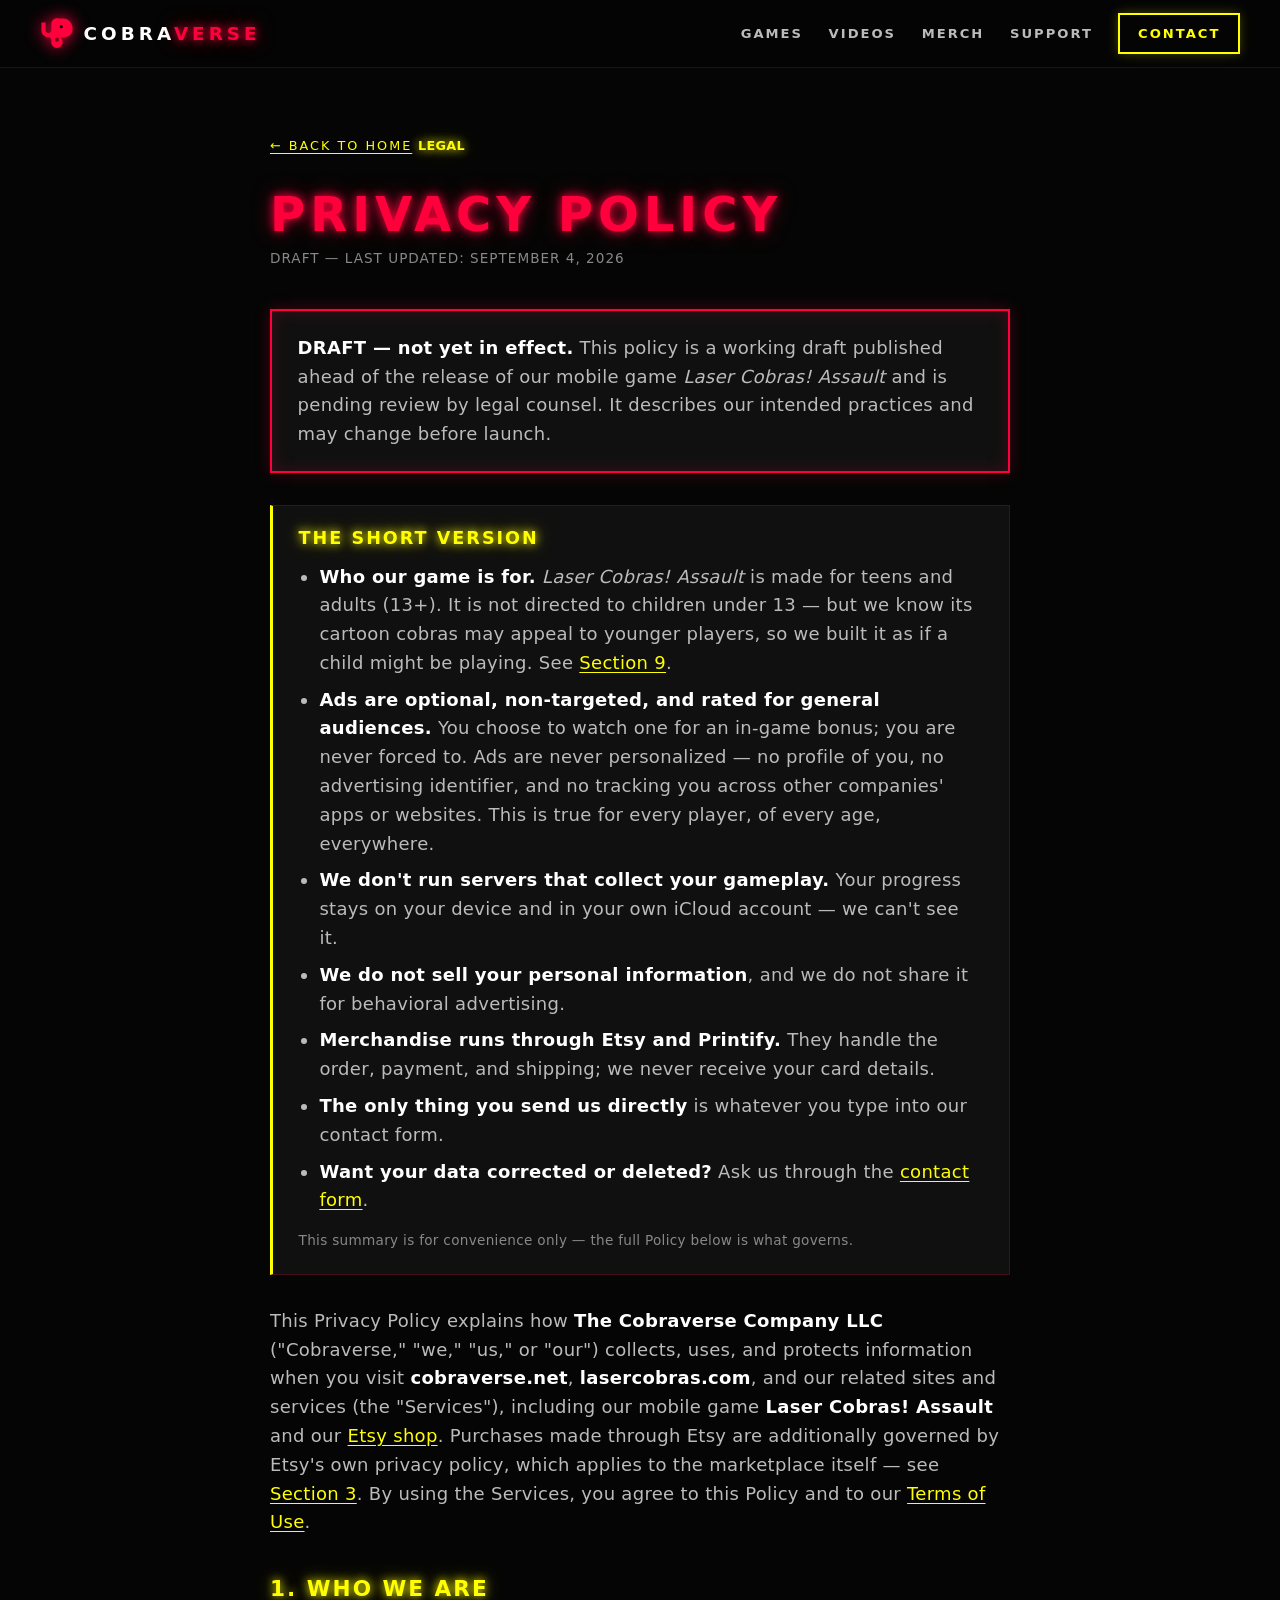
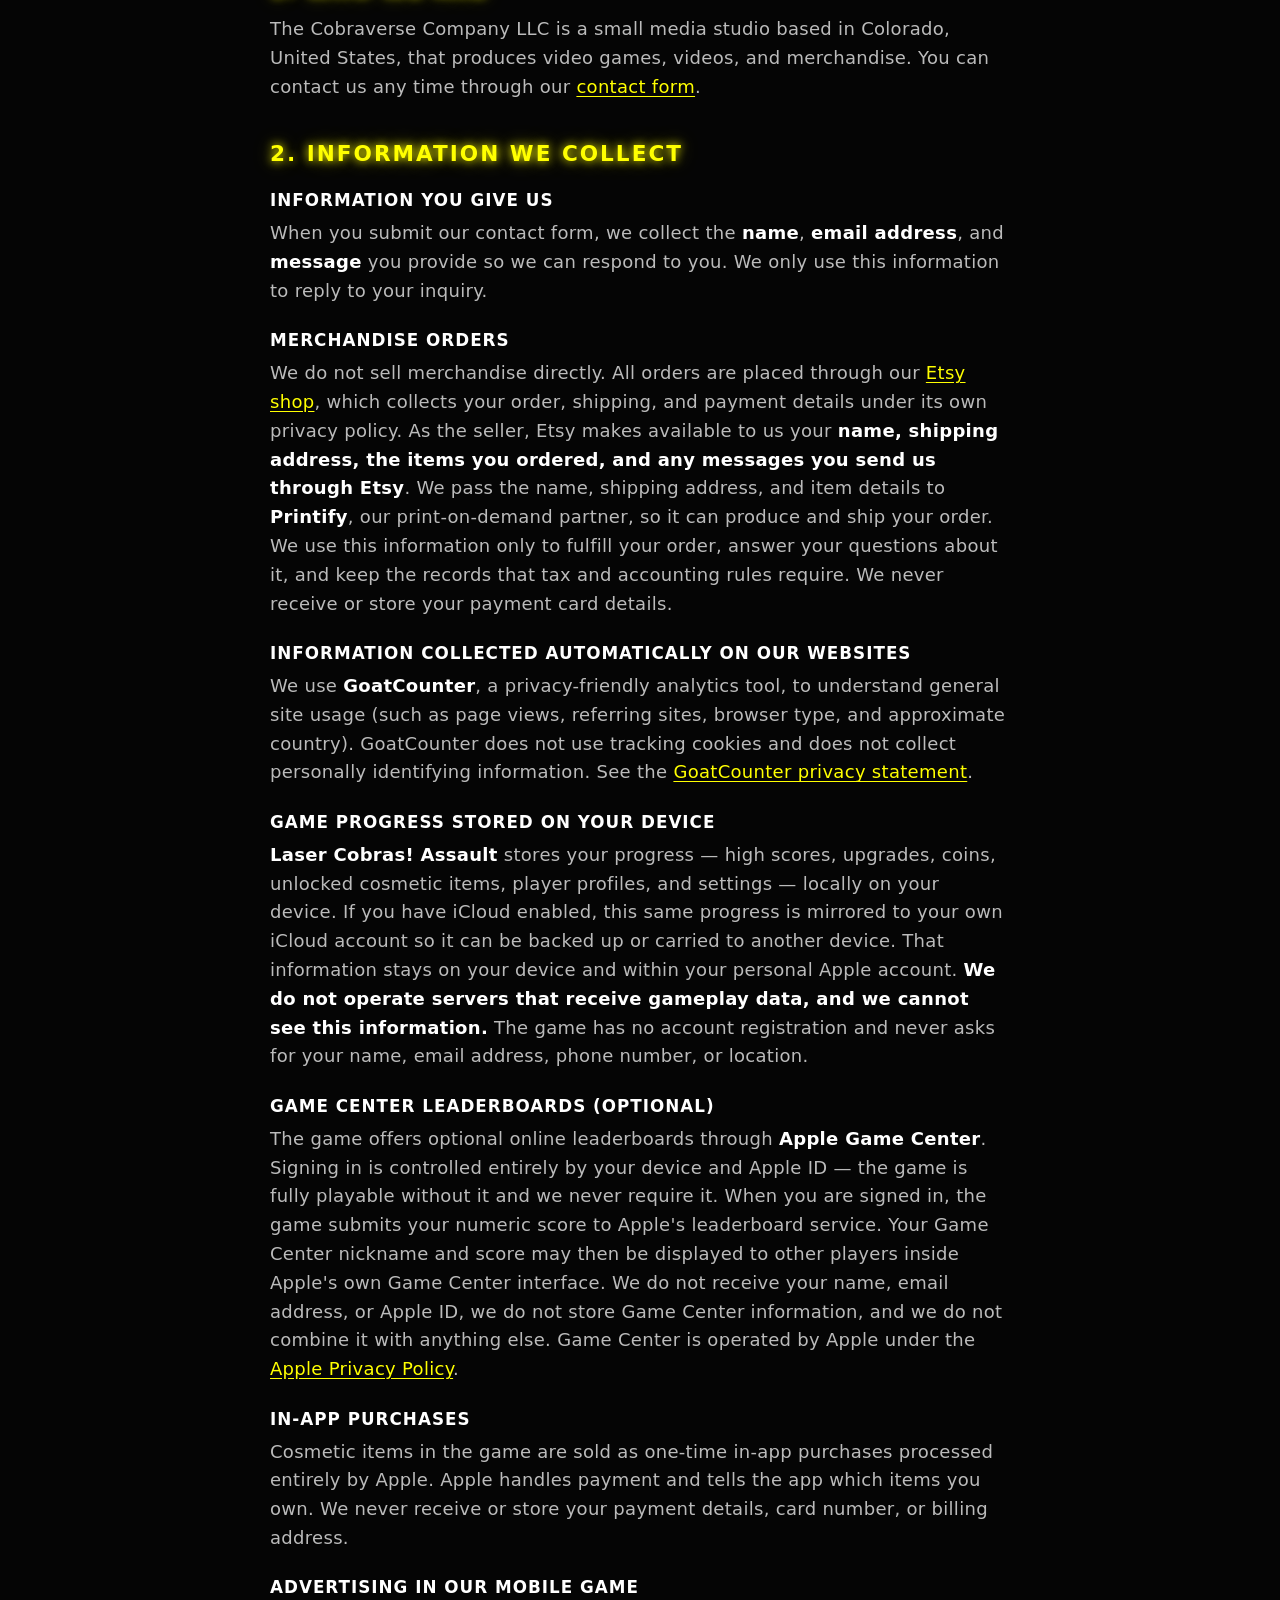
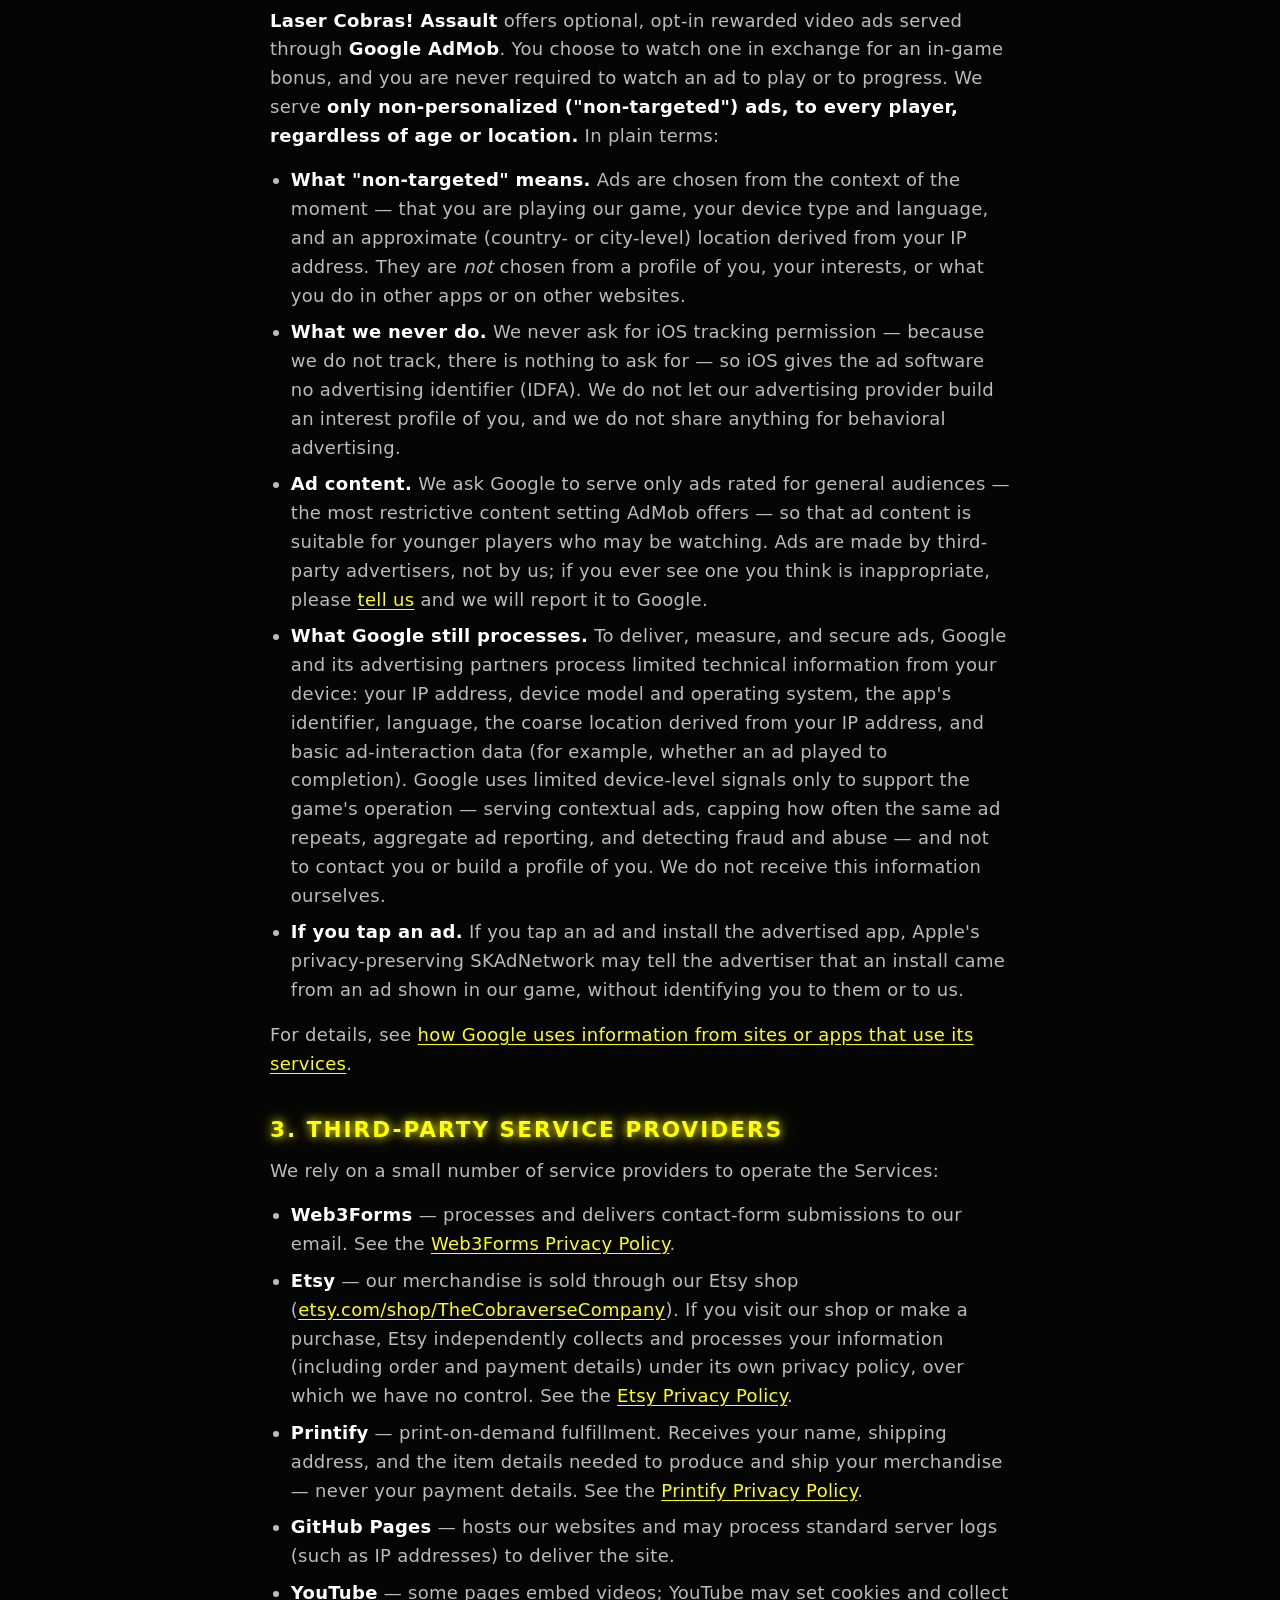
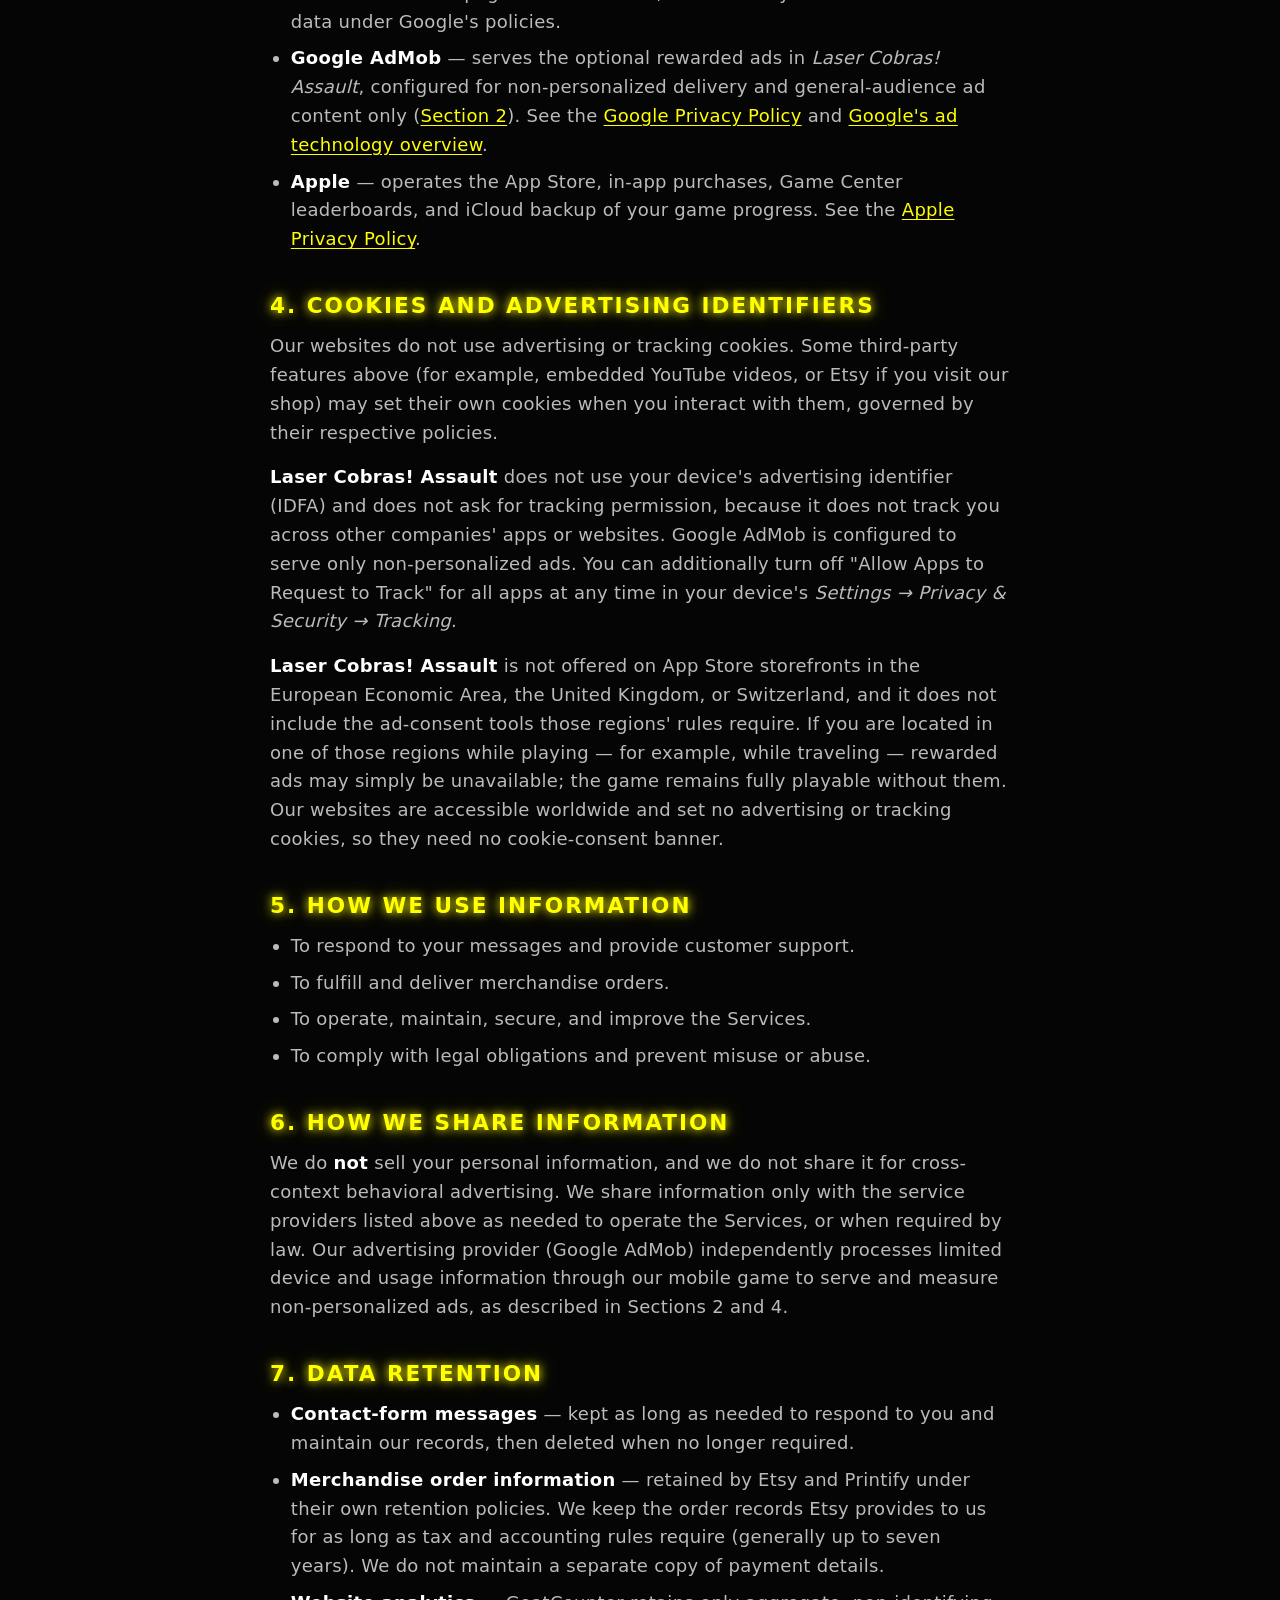
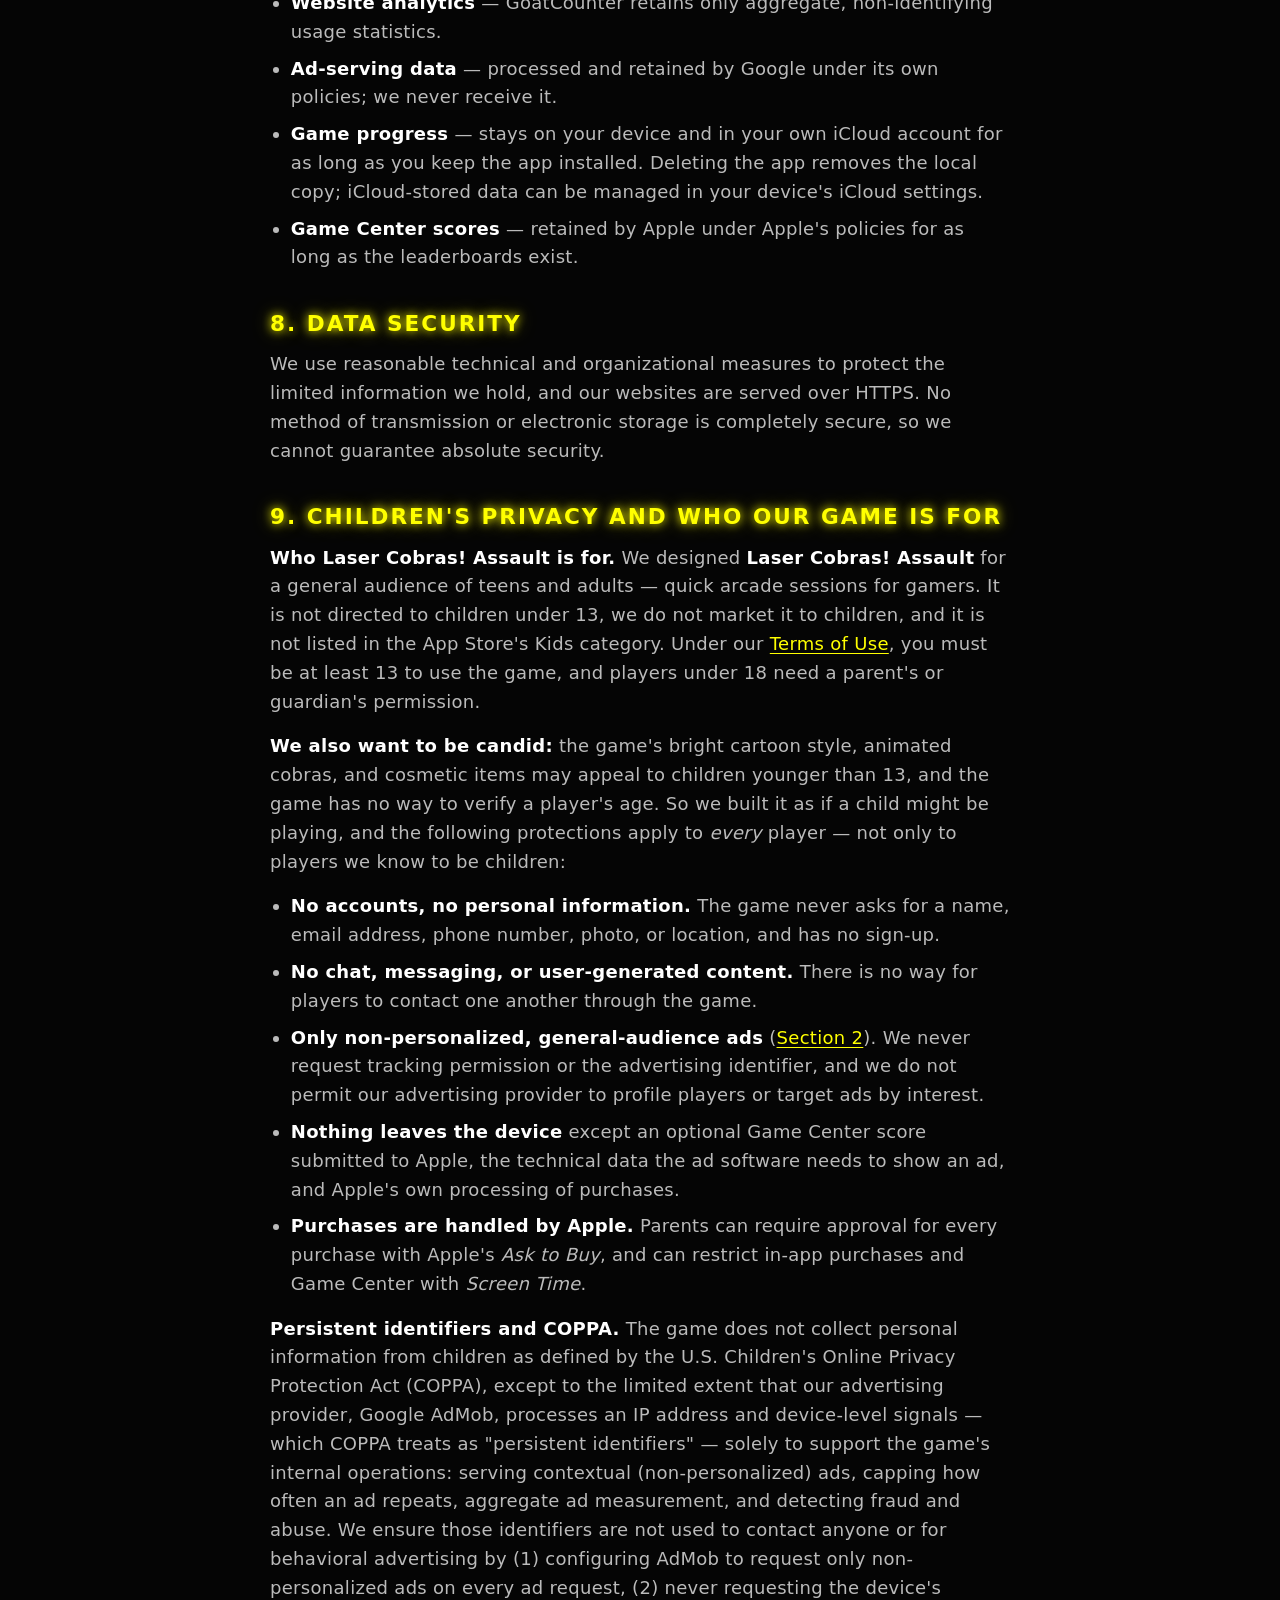
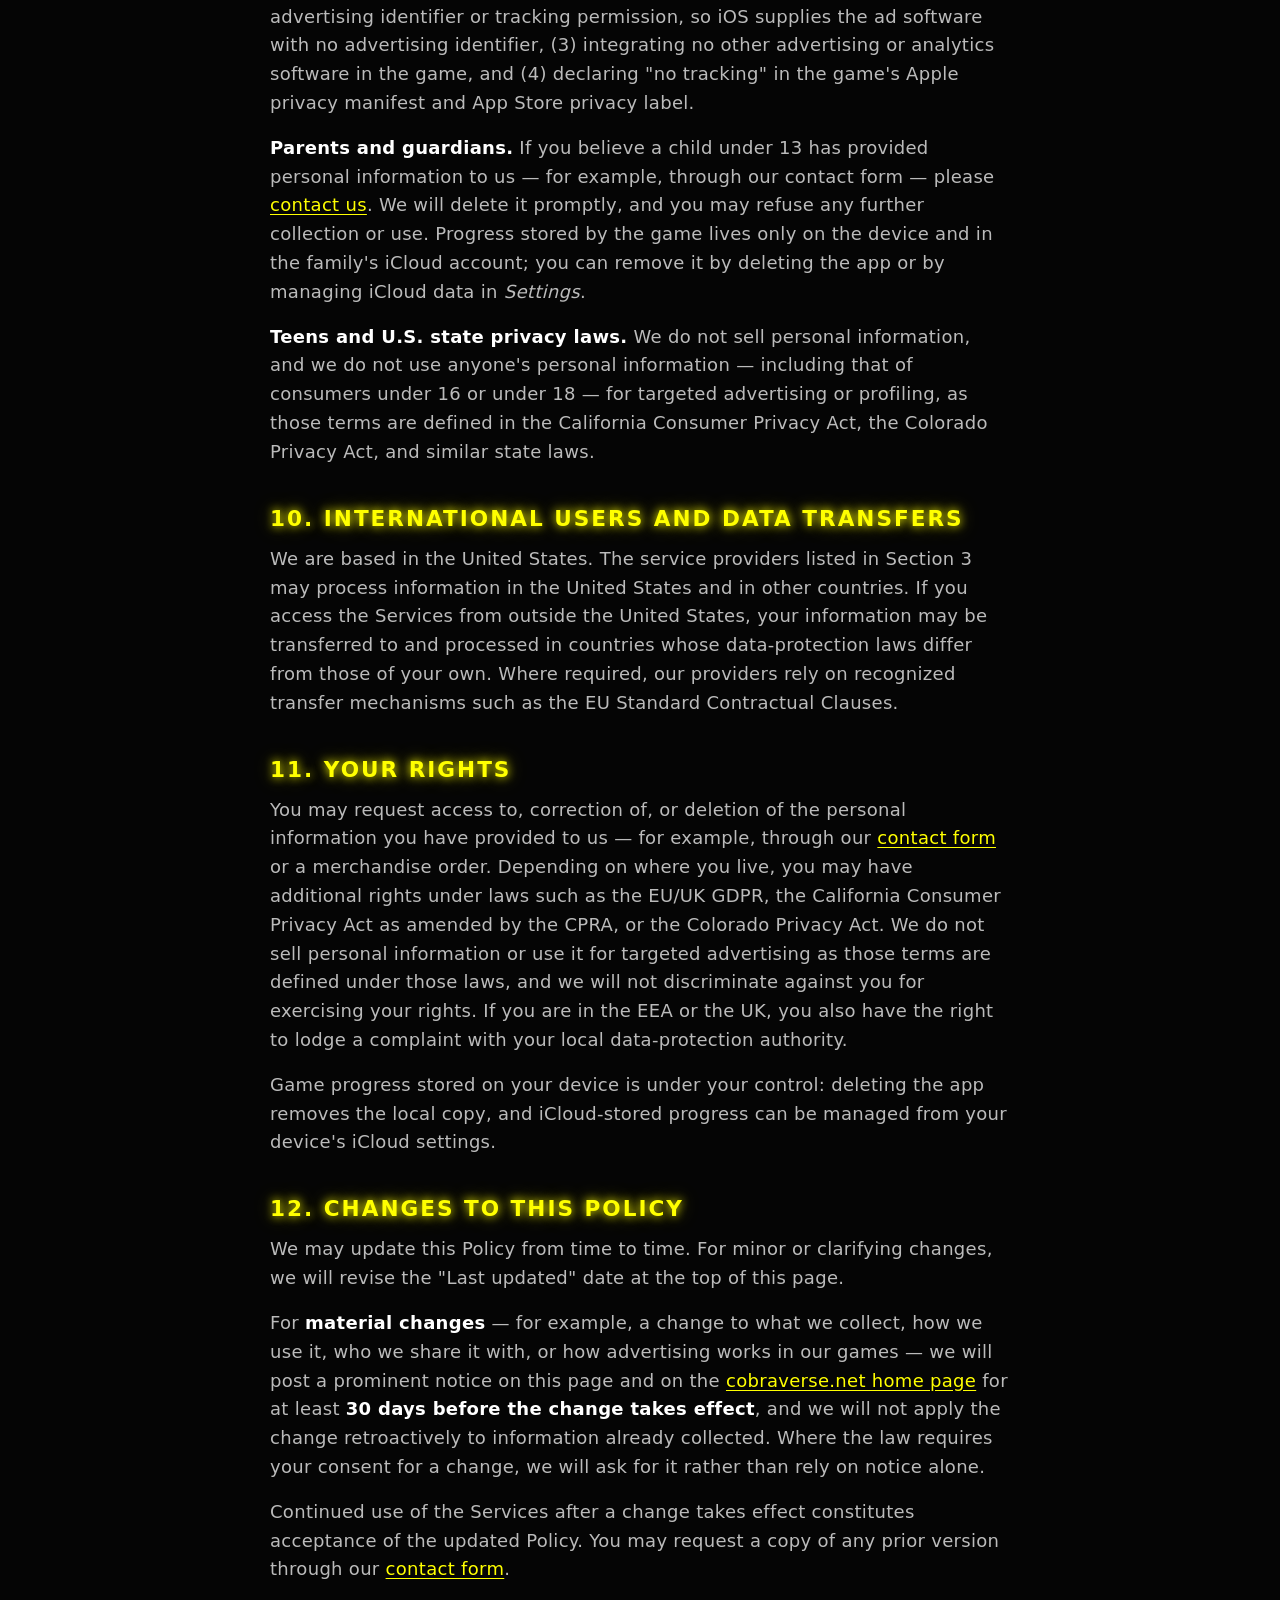
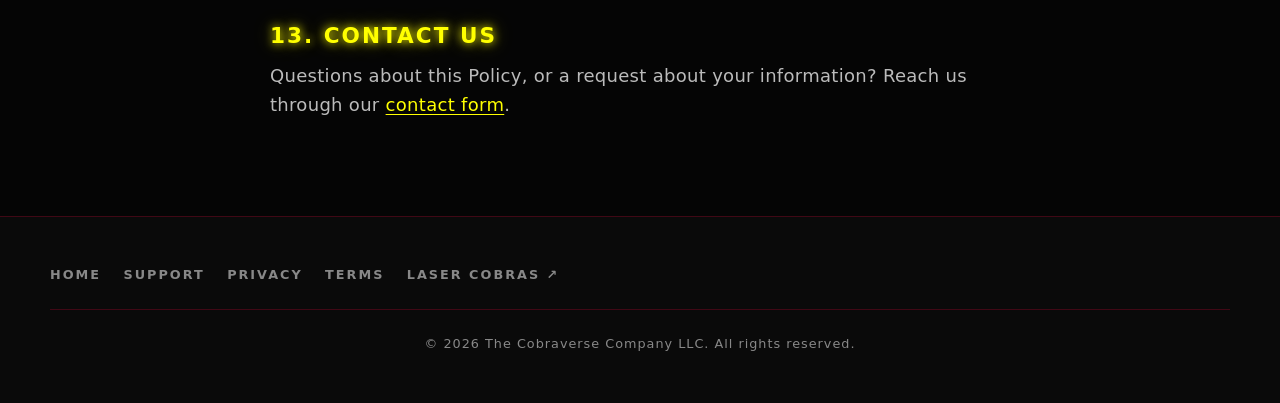
==== privacy.html @ 6cde8014 "Rewrite privacy policy and terms of use for 13+ general-audience posture privacy.html: candid "who t" ====
<!DOCTYPE html>
<html lang="en">
<head>
  <meta charset="UTF-8" />
  <meta name="viewport" content="width=device-width, initial-scale=1.0" />
  <title>Privacy Policy — The Cobraverse Company LLC</title>
  <meta name="description" content="Privacy Policy for The Cobraverse Company LLC (cobraverse.net, lasercobras.com), our Etsy shop, and our mobile game Laser Cobras! Assault." />
  <meta name="theme-color" content="#050505" />
  <meta name="robots" content="index,follow" />
  <link rel="icon" href="assets/favicon.svg" type="image/svg+xml" />
  <link rel="stylesheet" href="styles.css" />
</head>
<body>
  <header class="nav">
    <a href="index.html" class="brand" aria-label="Cobraverse home">
      <svg class="brand-mark" viewBox="0 0 48 48" width="34" height="34" aria-hidden="true"><use href="#cobra-glyph" /></svg>
      <span class="brand-text">COBRA<span class="brand-accent">VERSE</span></span>
    </a>
    <nav class="nav-links" aria-label="Primary">
      <a href="index.html#games">Games</a>
      <a href="index.html#videos">Videos</a>
      <a href="index.html#merch">Merch</a>
      <a href="support.html">Support</a>
      <a href="index.html#contact" class="nav-cta">Contact</a>
    </nav>
  </header>

  <main class="legal">
    <a href="index.html" class="back-link">← Back to home</a>
    <p class="eyebrow">Legal</p>
    <h1>Privacy Policy</h1>
    <p class="updated">Draft — Last updated: September 4, 2026</p>

    <!-- LAUNCH TODO: remove this callout (and the "Draft — " prefix on the .updated line
         above) once counsel has signed off and Laser Cobras! Assault is released. A live
         policy governing real users should not present itself as a draft. -->
    <div class="callout">
      <p>
        <strong>DRAFT — not yet in effect.</strong> This policy is a working draft
        published ahead of the release of our mobile game
        <em>Laser Cobras! Assault</em> and is pending review by legal counsel. It
        describes our intended practices and may change before launch.
      </p>
    </div>

    <div class="summary" id="summary">
      <h2>The short version</h2>
      <ul>
        <li><strong>Who our game is for.</strong> <em>Laser Cobras! Assault</em> is
          made for teens and adults (13+). It is not directed to children under
          13 — but we know its cartoon cobras may appeal to younger players, so we
          built it as if a child might be playing. See
          <a href="#children">Section 9</a>.</li>
        <li><strong>Ads are optional, non-targeted, and rated for general
          audiences.</strong> You choose to watch one for an in-game bonus; you are
          never forced to. Ads are never personalized — no profile of you, no
          advertising identifier, and no tracking you across other companies' apps
          or websites. This is true for every player, of every age, everywhere.</li>
        <li><strong>We don't run servers that collect your gameplay.</strong> Your
          progress stays on your device and in your own iCloud account — we can't
          see it.</li>
        <li><strong>We do not sell your personal information</strong>, and we do
          not share it for behavioral advertising.</li>
        <li><strong>Merchandise runs through Etsy and Printify.</strong> They
          handle the order, payment, and shipping; we never receive your card
          details.</li>
        <li><strong>The only thing you send us directly</strong> is whatever you
          type into our contact form.</li>
        <li><strong>Want your data corrected or deleted?</strong> Ask us through
          the <a href="index.html#contact">contact form</a>.</li>
      </ul>
      <p>This summary is for convenience only — the full Policy below is what governs.</p>
    </div>

    <p>
      This Privacy Policy explains how <strong>The Cobraverse Company LLC</strong>
      ("Cobraverse," "we," "us," or "our") collects, uses, and protects
      information when you visit <strong>cobraverse.net</strong>,
      <strong>lasercobras.com</strong>, and our related sites and services (the
      "Services"), including our mobile game <strong>Laser Cobras! Assault</strong>
      and our
      <a href="https://www.etsy.com/shop/TheCobraverseCompany" target="_blank" rel="noopener">Etsy shop</a>.
      Purchases made through Etsy are additionally governed by Etsy's own privacy
      policy, which applies to the marketplace itself — see
      <a href="#providers">Section 3</a>. By using the Services, you agree to this
      Policy and to our <a href="terms.html">Terms of Use</a>.
    </p>

    <h2>1. Who we are</h2>
    <p>
      The Cobraverse Company LLC is a small media studio based in Colorado, United
      States, that produces video games, videos, and merchandise. You can contact
      us any time through our <a href="index.html#contact">contact form</a>.
    </p>

    <h2 id="collect">2. Information we collect</h2>

    <h3>Information you give us</h3>
    <p>
      When you submit our contact form, we collect the <strong>name</strong>,
      <strong>email address</strong>, and <strong>message</strong> you provide so
      we can respond to you. We only use this information to reply to your
      inquiry.
    </p>

    <h3 id="merchandise">Merchandise orders</h3>
    <p>
      We do not sell merchandise directly. All orders are placed through our
      <a href="https://www.etsy.com/shop/TheCobraverseCompany" target="_blank" rel="noopener">Etsy shop</a>,
      which collects your order, shipping, and payment details under its own
      privacy policy. As the seller, Etsy makes available to us your
      <strong>name, shipping address, the items you ordered, and any messages you
      send us through Etsy</strong>. We pass the name, shipping address, and item
      details to <strong>Printify</strong>, our print-on-demand partner, so it can
      produce and ship your order. We use this information only to fulfill your
      order, answer your questions about it, and keep the records that tax and
      accounting rules require. We never receive or store your payment card
      details.
    </p>

    <h3>Information collected automatically on our websites</h3>
    <p>
      We use <strong>GoatCounter</strong>, a privacy-friendly analytics tool, to
      understand general site usage (such as page views, referring sites, browser
      type, and approximate country). GoatCounter does not use tracking cookies
      and does not collect personally identifying information. See the
      <a href="https://www.goatcounter.com/help/privacy" target="_blank" rel="noopener">GoatCounter privacy statement</a>.
    </p>

    <h3 id="device-data">Game progress stored on your device</h3>
    <p>
      <strong>Laser Cobras! Assault</strong> stores your progress
      — high scores, upgrades, coins, unlocked cosmetic items, player profiles,
      and settings — locally on your device. If you have iCloud enabled, this same
      progress is mirrored to your own iCloud account so it can be backed up or
      carried to another device. That information stays on your device and within
      your personal Apple account. <strong>We do not operate servers that receive
      gameplay data, and we cannot see this information.</strong> The game has no
      account registration and never asks for your name, email address, phone
      number, or location.
    </p>

    <h3 id="game-center">Game Center leaderboards (optional)</h3>
    <p>
      The game offers optional online leaderboards through <strong>Apple Game
      Center</strong>. Signing in is controlled entirely by your device and Apple
      ID — the game is fully playable without it and we never require it. When you
      are signed in, the game submits your numeric score to Apple's leaderboard
      service. Your Game Center nickname and score may then be displayed to other
      players inside Apple's own Game Center interface. We do not receive your
      name, email address, or Apple ID, we do not store Game Center information,
      and we do not combine it with anything else. Game Center is operated by
      Apple under the
      <a href="https://www.apple.com/legal/privacy/" target="_blank" rel="noopener">Apple Privacy Policy</a>.
    </p>

    <h3 id="iap">In-app purchases</h3>
    <p>
      Cosmetic items in the game are sold as one-time in-app purchases processed
      entirely by Apple. Apple handles payment and tells the app which items you
      own. We never receive or store your payment details, card number, or
      billing address.
    </p>

    <h3 id="advertising">Advertising in our mobile game</h3>
    <p>
      <strong>Laser Cobras! Assault</strong> offers optional, opt-in rewarded video
      ads served through <strong>Google AdMob</strong>. You choose to watch one in
      exchange for an in-game bonus, and you are never required to watch an ad to
      play or to progress. We serve <strong>only non-personalized ("non-targeted")
      ads, to every player, regardless of age or location.</strong> In plain terms:
    </p>
    <ul>
      <li><strong>What "non-targeted" means.</strong> Ads are chosen from the
        context of the moment — that you are playing our game, your device type
        and language, and an approximate (country- or city-level) location
        derived from your IP address. They are <em>not</em> chosen from a profile
        of you, your interests, or what you do in other apps or on other
        websites.</li>
      <li><strong>What we never do.</strong> We never ask for iOS tracking
        permission — because we do not track, there is nothing to ask for — so
        iOS gives the ad software no advertising identifier (IDFA). We do not let
        our advertising provider build an interest profile of you, and we do not
        share anything for behavioral advertising.</li>
      <li><strong>Ad content.</strong> We ask Google to serve only ads rated for
        general audiences — the most restrictive content setting AdMob offers —
        so that ad content is suitable for younger players who may be watching.
        Ads are made by third-party advertisers, not by us; if you ever see one
        you think is inappropriate, please
        <a href="index.html#contact">tell us</a> and we will report it to
        Google.</li>
      <li><strong>What Google still processes.</strong> To deliver, measure, and
        secure ads, Google and its advertising partners process limited technical
        information from your device: your IP address, device model and operating
        system, the app's identifier, language, the coarse location derived from
        your IP address, and basic ad-interaction data (for example, whether an ad
        played to completion). Google uses limited device-level signals only to
        support the game's operation — serving contextual ads, capping how often
        the same ad repeats, aggregate ad reporting, and detecting fraud and
        abuse — and not to contact you or build a profile of you. We do not
        receive this information ourselves.</li>
      <li><strong>If you tap an ad.</strong> If you tap an ad and install the
        advertised app, Apple's privacy-preserving SKAdNetwork may tell the
        advertiser that an install came from an ad shown in our game, without
        identifying you to them or to us.</li>
    </ul>
    <p>
      For details, see
      <a href="https://policies.google.com/technologies/partner-sites" target="_blank" rel="noopener">how Google uses information from sites or apps that use its services</a>.
    </p>

    <h2 id="providers">3. Third-party service providers</h2>
    <p>We rely on a small number of service providers to operate the Services:</p>
    <ul>
      <li><strong>Web3Forms</strong> — processes and delivers contact-form
        submissions to our email. See the
        <a href="https://web3forms.com/privacy-policy" target="_blank" rel="noopener">Web3Forms Privacy Policy</a>.</li>
      <li><strong>Etsy</strong> — our merchandise is sold through our Etsy shop
        (<a href="https://www.etsy.com/shop/TheCobraverseCompany" target="_blank" rel="noopener">etsy.com/shop/TheCobraverseCompany</a>).
        If you visit our shop or make a purchase, Etsy independently collects and
        processes your information (including order and payment details) under its
        own privacy policy, over which we have no control. See the
        <a href="https://www.etsy.com/legal/privacy" target="_blank" rel="noopener">Etsy Privacy Policy</a>.</li>
      <li><strong>Printify</strong> — print-on-demand fulfillment. Receives your
        name, shipping address, and the item details needed to produce and ship
        your merchandise — never your payment details. See the
        <a href="https://printify.com/privacy-policy/" target="_blank" rel="noopener">Printify Privacy Policy</a>.</li>
      <li><strong>GitHub Pages</strong> — hosts our websites and may process
        standard server logs (such as IP addresses) to deliver the site.</li>
      <li><strong>YouTube</strong> — some pages embed videos; YouTube may set
        cookies and collect data under Google's policies.</li>
      <li><strong>Google AdMob</strong> — serves the optional rewarded ads in
        <em>Laser Cobras! Assault</em>, configured for non-personalized delivery
        and general-audience ad content only (<a href="#advertising">Section 2</a>).
        See the
        <a href="https://policies.google.com/privacy" target="_blank" rel="noopener">Google Privacy Policy</a>
        and
        <a href="https://support.google.com/admob/answer/6128543" target="_blank" rel="noopener">Google's ad technology overview</a>.</li>
      <li><strong>Apple</strong> — operates the App Store, in-app purchases,
        Game Center leaderboards, and iCloud backup of your game progress. See the
        <a href="https://www.apple.com/legal/privacy/" target="_blank" rel="noopener">Apple Privacy Policy</a>.</li>
    </ul>

    <h2 id="cookies">4. Cookies and advertising identifiers</h2>
    <p>
      Our websites do not use advertising or tracking cookies. Some third-party
      features above (for example, embedded YouTube videos, or Etsy if you visit
      our shop) may set their own cookies when you interact with them, governed by
      their respective policies.
    </p>
    <p>
      <strong>Laser Cobras! Assault</strong> does not use your device's advertising
      identifier (IDFA) and does not ask for tracking permission, because it does
      not track you across other companies' apps or websites. Google AdMob is
      configured to serve only non-personalized ads. You can additionally turn off
      "Allow Apps to Request to Track" for all apps at any time in your device's
      <em>Settings → Privacy &amp; Security → Tracking</em>.
    </p>
    <p>
      <strong>Laser Cobras! Assault</strong> is not offered on App Store
      storefronts in the European Economic Area, the United Kingdom, or
      Switzerland, and it does not include the ad-consent tools those regions'
      rules require. If you are located in one of those regions while playing
      — for example, while traveling — rewarded ads may simply be unavailable;
      the game remains fully playable without them. Our websites are accessible
      worldwide and set no advertising or tracking cookies, so they need no
      cookie-consent banner.
    </p>

    <h2>5. How we use information</h2>
    <ul>
      <li>To respond to your messages and provide customer support.</li>
      <li>To fulfill and deliver merchandise orders.</li>
      <li>To operate, maintain, secure, and improve the Services.</li>
      <li>To comply with legal obligations and prevent misuse or abuse.</li>
    </ul>

    <h2>6. How we share information</h2>
    <p>
      We do <strong>not</strong> sell your personal information, and we do not
      share it for cross-context behavioral advertising. We share information only
      with the service providers listed above as needed to operate the Services,
      or when required by law. Our advertising provider (Google AdMob)
      independently processes limited device and usage information through our
      mobile game to serve and measure non-personalized ads, as described in
      Sections 2 and 4.
    </p>

    <h2 id="retention">7. Data retention</h2>
    <ul>
      <li><strong>Contact-form messages</strong> — kept as long as needed to
        respond to you and maintain our records, then deleted when no longer
        required.</li>
      <li><strong>Merchandise order information</strong> — retained by Etsy and
        Printify under their own retention policies. We keep the order records
        Etsy provides to us for as long as tax and accounting rules require
        (generally up to seven years). We do not maintain a separate copy of
        payment details.</li>
      <li><strong>Website analytics</strong> — GoatCounter retains only aggregate,
        non-identifying usage statistics.</li>
      <li><strong>Ad-serving data</strong> — processed and retained by Google under
        its own policies; we never receive it.</li>
      <li><strong>Game progress</strong> — stays on your device and in your own
        iCloud account for as long as you keep the app installed. Deleting the app
        removes the local copy; iCloud-stored data can be managed in your device's
        iCloud settings.</li>
      <li><strong>Game Center scores</strong> — retained by Apple under Apple's
        policies for as long as the leaderboards exist.</li>
    </ul>

    <h2>8. Data security</h2>
    <p>
      We use reasonable technical and organizational measures to protect the
      limited information we hold, and our websites are served over HTTPS. No
      method of transmission or electronic storage is completely secure, so we
      cannot guarantee absolute security.
    </p>

    <h2 id="children">9. Children's privacy and who our game is for</h2>
    <p>
      <strong>Who Laser Cobras! Assault is for.</strong> We designed
      <strong>Laser Cobras! Assault</strong> for a general audience of teens and
      adults — quick arcade sessions for gamers. It is not directed to children
      under 13, we do not market it to children, and it is not listed in the App
      Store's Kids category. Under our <a href="terms.html#age">Terms of Use</a>,
      you must be at least 13 to use the game, and players under 18 need a
      parent's or guardian's permission.
    </p>
    <p>
      <strong>We also want to be candid:</strong> the game's bright cartoon style,
      animated cobras, and cosmetic items may appeal to children younger than 13,
      and the game has no way to verify a player's age. So we built it as if a
      child might be playing, and the following protections apply to
      <em>every</em> player — not only to players we know to be children:
    </p>
    <ul>
      <li><strong>No accounts, no personal information.</strong> The game never
        asks for a name, email address, phone number, photo, or location, and has
        no sign-up.</li>
      <li><strong>No chat, messaging, or user-generated content.</strong> There is
        no way for players to contact one another through the game.</li>
      <li><strong>Only non-personalized, general-audience ads</strong>
        (<a href="#advertising">Section 2</a>). We never request tracking
        permission or the advertising identifier, and we do not permit our
        advertising provider to profile players or target ads by interest.</li>
      <li><strong>Nothing leaves the device</strong> except an optional Game
        Center score submitted to Apple, the technical data the ad software needs
        to show an ad, and Apple's own processing of purchases.</li>
      <li><strong>Purchases are handled by Apple.</strong> Parents can require
        approval for every purchase with Apple's <em>Ask to Buy</em>, and can
        restrict in-app purchases and Game Center with <em>Screen Time</em>.</li>
    </ul>
    <p>
      <strong>Persistent identifiers and COPPA.</strong> The game does not collect
      personal information from children as defined by the U.S. Children's Online
      Privacy Protection Act (COPPA), except to the limited extent that our
      advertising provider, Google AdMob, processes an IP address and device-level
      signals — which COPPA treats as "persistent identifiers" — solely to support
      the game's internal operations: serving contextual (non-personalized) ads,
      capping how often an ad repeats, aggregate ad measurement, and detecting
      fraud and abuse. We ensure those identifiers are not used to contact anyone
      or for behavioral advertising by (1) configuring AdMob to request only
      non-personalized ads on every ad request, (2) never requesting the device's
      advertising identifier or tracking permission, so iOS supplies the ad
      software with no advertising identifier, (3) integrating no other
      advertising or analytics software in the game, and (4) declaring "no
      tracking" in the game's Apple privacy manifest and App Store privacy label.
    </p>
    <p>
      <strong>Parents and guardians.</strong> If you believe a child under 13 has
      provided personal information to us — for example, through our contact form
      — please <a href="index.html#contact">contact us</a>. We will delete it
      promptly, and you may refuse any further collection or use. Progress stored
      by the game lives only on the device and in the family's iCloud account;
      you can remove it by deleting the app or by managing iCloud data in
      <em>Settings</em>.
    </p>
    <p>
      <strong>Teens and U.S. state privacy laws.</strong> We do not sell personal
      information, and we do not use anyone's personal information — including
      that of consumers under 16 or under 18 — for targeted advertising or
      profiling, as those terms are defined in the California Consumer Privacy
      Act, the Colorado Privacy Act, and similar state laws.
    </p>

    <h2>10. International users and data transfers</h2>
    <p>
      We are based in the United States. The service providers listed in Section 3
      may process information in the United States and in other countries. If you
      access the Services from outside the United States, your information may be
      transferred to and processed in countries whose data-protection laws differ
      from those of your own. Where required, our providers rely on recognized
      transfer mechanisms such as the EU Standard Contractual Clauses.
    </p>

    <h2 id="rights">11. Your rights</h2>
    <p>
      You may request access to, correction of, or deletion of the personal
      information you have provided to us — for example, through our
      <a href="index.html#contact">contact form</a> or a merchandise order.
      Depending on where you live, you may have additional rights under laws such
      as the EU/UK GDPR, the California Consumer Privacy Act as amended by the
      CPRA, or the Colorado Privacy Act. We do not sell personal information or
      use it for targeted advertising as those terms are defined under those laws,
      and we will not discriminate against you for exercising your rights. If you
      are in the EEA or the UK, you also have the right to lodge a complaint with
      your local data-protection authority.
    </p>
    <p>
      Game progress stored on your device is under your control: deleting the app
      removes the local copy, and iCloud-stored progress can be managed from your
      device's iCloud settings.
    </p>

    <h2 id="changes">12. Changes to this Policy</h2>
    <p>
      We may update this Policy from time to time. For minor or clarifying
      changes, we will revise the "Last updated" date at the top of this page.
    </p>
    <p>
      For <strong>material changes</strong> — for example, a change to what we
      collect, how we use it, who we share it with, or how advertising works in
      our games — we will post a prominent notice on this page and on the
      <a href="index.html">cobraverse.net home page</a> for at least
      <strong>30 days before the change takes effect</strong>, and we will not
      apply the change retroactively to information already collected. Where the
      law requires your consent for a change, we will ask for it rather than rely
      on notice alone.
    </p>
    <p>
      Continued use of the Services after a change takes effect constitutes
      acceptance of the updated Policy. You may request a copy of any prior
      version through our <a href="index.html#contact">contact form</a>.
    </p>

    <h2 id="contact-us">13. Contact us</h2>
    <p>
      Questions about this Policy, or a request about your information? Reach us
      through our <a href="index.html#contact">contact form</a>.
    </p>
  </main>

  <footer class="footer">
    <div class="footer-inner">
      <nav class="footer-links" aria-label="Footer">
        <a href="index.html">Home</a>
        <a href="support.html">Support</a>
        <a href="privacy.html">Privacy</a>
        <a href="terms.html">Terms</a>
        <a href="https://lasercobras.com" target="_blank" rel="noopener">Laser Cobras ↗</a>
      </nav>
      <p class="copyright">© <span id="year"></span> The Cobraverse Company LLC. All rights reserved.</p>
    </div>
  </footer>

  <svg width="0" height="0" style="position:absolute" aria-hidden="true">
    <symbol id="cobra-glyph" viewBox="0 0 48 48">
      <path fill="currentColor" d="M24 3c-4.4 0-8 3.6-8 8v9c0 2.2-1.8 4-4 4s-4-1.8-4-4V9H2v11c0 5.5 4.5 10 10 10 2.2 0 4 1.8 4 4v3c0 4.4 3.6 8 8 8s8-3.6 8-8c0-2.8-1.4-5.2-3.6-6.6C42.3 30.9 46 24.9 46 18c0-1.3-.2-2.6-.5-3.8C44 8 39 3.5 33 3.5c-1 0-2 .1-3 .4C28.6 3.3 26.4 3 24 3zm0 33.5a3 3 0 110-6 3 3 0 010 6z"/>
      <circle cx="30" cy="15" r="2.2" fill="#05060a"/>
    </symbol>
  </svg>
  <script>document.getElementById('year').textContent = new Date().getFullYear();</script>

  <!-- Visitor analytics via GoatCounter (privacy-friendly, no cookies). Site: cobraverse.goatcounter.com -->
  <script data-goatcounter="https://cobraverse.goatcounter.com/count"
          async src="//gc.zgo.at/count.js"></script>
</body>
</html>
---- styles.css ----
/* ============================================================
   COBRAVERSE — styles.css
   Neon arcade style matched to lasercobras.com:
   red (#ff003c) + yellow (#ffff00) on near-black, heavy glow,
   uppercase wide-tracked type, Segoe UI.
   Plain CSS, no build step. Hosted on GitHub Pages.
   ============================================================ */

:root {
  --bg:        #050505;
  --bg-2:      #0a0a0a;
  --bg-3:      #0d0d0d;
  --surface:   #101010;
  --red:       #ff003c;   /* laser red — primary accent */
  --yellow:    #ffff00;   /* neon yellow — secondary accent */
  --text:      #ffffff;
  --muted:     #bbbbbb;
  --muted-2:   #888888;
  --line:      rgba(255,0,60,0.22);
  --radius:    4px;
  --maxw:      1180px;
  --ease:      cubic-bezier(.2,.7,.2,1);
  --glow-red:  0 0 10px #ff003c, 0 0 20px rgba(255,0,60,.5);
  --glow-yel:  0 0 10px #ffff00, 0 0 20px rgba(255,255,0,.4);
}

* { margin: 0; padding: 0; box-sizing: border-box; }

html { scroll-behavior: smooth; scroll-padding-top: 84px; overflow-x: hidden; }

body {
  background-color: var(--bg);
  color: var(--text);
  font-family: 'Segoe UI', system-ui, -apple-system, Roboto, sans-serif;
  font-size: 18px;
  line-height: 1.6;
  -webkit-font-smoothing: antialiased;
  overflow-x: hidden;
}

h1, h2, h3 { text-transform: uppercase; line-height: 1.1; }

a { color: inherit; text-decoration: none; }
img { max-width: 100%; display: block; }

/* Reusable neon divider (matches .laser-divider on lasercobras.com) */
.laser-divider {
  height: 1px;
  width: 80%;
  max-width: 1000px;
  background: linear-gradient(90deg, transparent, var(--red), transparent);
  margin: 0 auto;
  box-shadow: 0 0 10px var(--red);
}
.glow-bar {
  height: 4px; width: 90px;
  background: var(--red);
  margin: 18px auto 0;
  box-shadow: var(--glow-red);
}

/* ---------- Buttons ---------- */
.btn {
  display: inline-flex;
  align-items: center;
  justify-content: center;
  gap: .5rem;
  padding: 15px 30px;
  font-weight: 800;
  font-size: .95rem;
  letter-spacing: 2px;
  text-transform: uppercase;
  cursor: pointer;
  background: transparent;
  border: 2px solid var(--yellow);
  color: var(--yellow) !important;
  box-shadow: 0 0 10px rgba(255,255,0,.3);
  transition: all .3s ease;
}
.btn-primary:hover {
  background: var(--yellow);
  color: #000 !important;
  box-shadow: 0 0 25px var(--yellow);
  transform: scale(1.05);
}
.btn-ghost {
  border-color: var(--red);
  color: var(--red) !important;
  box-shadow: 0 0 10px rgba(255,0,60,.3);
}
.btn-ghost:hover {
  background: var(--red);
  color: #000 !important;
  box-shadow: 0 0 25px var(--red);
  transform: scale(1.05);
}
.btn-small { padding: 9px 18px; font-size: .78rem; letter-spacing: 1px; }

/* ---------- Nav ---------- */
.nav {
  position: fixed; top: 0; left: 0; right: 0; z-index: 50;
  display: flex; align-items: center; justify-content: space-between;
  padding: .8rem clamp(1rem, 4vw, 2.5rem);
  background: rgba(5,5,5,.82);
  backdrop-filter: blur(10px);
  border-bottom: 1px solid var(--line);
}
.brand { display: flex; align-items: center; gap: .6rem; }
.brand-mark { color: var(--red); filter: drop-shadow(0 0 8px var(--red)); }
.brand-text { font-weight: 800; font-size: 1.15rem; letter-spacing: 4px; text-transform: uppercase; }
.brand-accent { color: var(--red); text-shadow: var(--glow-red); }

.nav-links { display: flex; align-items: center; gap: clamp(1rem, 2vw, 1.7rem); }
.nav-links a {
  font-weight: 700; font-size: .82rem; letter-spacing: 2px; text-transform: uppercase;
  color: var(--muted); transition: color .2s, text-shadow .2s;
}
.nav-links a:hover { color: var(--red); text-shadow: var(--glow-red); }
.nav-cta {
  padding: .5rem 1.1rem;
  border: 2px solid var(--yellow);
  color: var(--yellow) !important;
  box-shadow: 0 0 10px rgba(255,255,0,.25);
}
.nav-cta:hover { background: var(--yellow); color: #000 !important; text-shadow: none !important; }

.nav-toggle { display: none; flex-direction: column; gap: 5px; background: none; border: none; cursor: pointer; padding: 6px; }
.nav-toggle span { width: 26px; height: 2px; background: var(--red); border-radius: 2px; box-shadow: var(--glow-red); transition: .3s; }

/* ---------- Hero ---------- */
.hero {
  position: relative;
  min-height: 100vh;
  display: flex;
  align-items: center;
  /* On wide screens, grow side padding so hero content stays in a centered band */
  padding: 120px max(clamp(1rem, 4vw, 2.5rem), calc((100% - 1600px) / 2)) 60px;
  overflow: hidden;
}
.hero-grid {
  position: absolute; inset: 0;
  background-image:
    linear-gradient(rgba(255,0,60,.06) 1px, transparent 1px),
    linear-gradient(90deg, rgba(255,0,60,.06) 1px, transparent 1px);
  background-size: 46px 46px;
  mask-image: radial-gradient(ellipse 80% 60% at 50% 40%, #000 40%, transparent 100%);
  animation: gridpan 30s linear infinite;
}
@keyframes gridpan { to { background-position: 46px 46px; } }
.hero-glow {
  position: absolute; top: -10%; right: -10%;
  width: 70vw; height: 70vw; max-width: 900px; max-height: 900px;
  background: radial-gradient(circle, rgba(255,0,60,.22), transparent 60%);
  filter: blur(20px); pointer-events: none;
}
.hero::after {
  /* Hero cobra art — drop your image at assets/hero.png (transparent PNG best) */
  content: "";
  position: absolute; top: 0; bottom: 0;
  right: max(0px, calc((100% - 1600px) / 2));
  width: min(48vw, 780px);
  background: url('assets/hero.png') no-repeat center right / contain;
  filter: drop-shadow(0 0 40px rgba(255,0,60,.55));
  pointer-events: none; opacity: .97;
  animation: pulse 4s infinite ease-in-out;
}
@keyframes pulse { 0%,100% { transform: scale(1); } 50% { transform: scale(1.03); } }
.hero-inner { position: relative; z-index: 2; max-width: 700px; }

.eyebrow {
  display: inline-block; margin-bottom: 1rem;
  font-size: .8rem; font-weight: 800; letter-spacing: 4px; text-transform: uppercase;
  color: var(--yellow); text-shadow: var(--glow-yel);
}
.hero-title {
  margin-bottom: 1.3rem;
  font-size: clamp(2.6rem, 8vw, 5.2rem);
  font-weight: 800;
  letter-spacing: 8px;
  color: var(--red);
  text-shadow: 0 0 20px #ff003c, 0 0 40px rgba(255,0,60,.5);
}
.grad-text { color: var(--yellow); text-shadow: var(--glow-yel); }
.hero-sub { font-size: clamp(1.05rem, 2vw, 1.25rem); color: var(--muted); max-width: 34em; letter-spacing: .5px; }
.hero-sub strong { color: var(--text); }
.hero-actions { display: flex; flex-wrap: wrap; gap: 1rem; margin: 2rem 0 2.6rem; }

.hero-stats { display: flex; gap: clamp(1.5rem, 4vw, 3rem); }
.hero-stats > div { display: flex; flex-direction: column; }
.stat-num { font-size: 2.2rem; font-weight: 800; color: var(--red); text-shadow: var(--glow-red); line-height: 1; }
.stat-label { font-size: .72rem; color: var(--muted); text-transform: uppercase; letter-spacing: 2px; margin-top: 4px; }

/* ---------- Sections ---------- */
.section { padding: clamp(4rem, 9vw, 7rem) clamp(1rem, 4vw, 2.5rem); max-width: var(--maxw); margin: 0 auto; }
.section.alt { max-width: none; background: linear-gradient(180deg, var(--bg-2), var(--bg)); border-top: 1px solid var(--line); border-bottom: 1px solid var(--line); }
.section.alt > * { max-width: var(--maxw); margin-left: auto; margin-right: auto; }
.section-head { text-align: center; max-width: 680px; margin: 0 auto 3rem; }
.section-head h2 {
  font-size: clamp(2rem, 5vw, 3rem); letter-spacing: 5px; margin-bottom: .3rem;
  color: var(--red); text-shadow: var(--glow-red);
}
.section-head .eyebrow { color: var(--yellow); }
.section-head h2::after { content: ""; display: block; height: 4px; width: 80px; margin: 16px auto 0; background: var(--red); box-shadow: var(--glow-red); }
.section-lead { color: var(--muted); font-size: 1.1rem; margin-top: 1.4rem; letter-spacing: .5px; }
.section-note { text-align: center; color: var(--muted-2); font-size: .9rem; margin-top: 2rem; font-style: italic; }

/* ---------- Factions ---------- */
.factions { display: grid; grid-template-columns: repeat(4, 1fr); gap: 1.4rem; }
.faction {
  position: relative;
  display: flex;
  flex-direction: column;
  padding: 2rem 1.5rem;
  border: 2px solid var(--accent);
  background: var(--bg-3);
  box-shadow: inset 0 0 18px color-mix(in srgb, var(--accent) 30%, transparent), 0 0 14px color-mix(in srgb, var(--accent) 22%, transparent);
  overflow: hidden;
  transition: transform .3s var(--ease), box-shadow .3s;
}
.faction:hover {
  transform: translateY(-6px);
  box-shadow: inset 0 0 26px color-mix(in srgb, var(--accent) 45%, transparent), 0 0 26px color-mix(in srgb, var(--accent) 45%, transparent);
}
.faction .faction-media {
  margin: -2rem -1.5rem 1.3rem;
  aspect-ratio: 4 / 3;
  background-size: contain;   /* fit whole cobra, never crop */
  background-position: center;
  background-repeat: no-repeat;
  border-bottom: 2px solid var(--accent);
  box-shadow: 0 6px 20px color-mix(in srgb, var(--accent) 22%, transparent);
}
/* mecha.jpg has a baked-in black background; make its banner black too so the
   letterbox seam disappears (the transparent cobras don't need this). */
.faction .faction-media.media-mecha { background-color: #000; background-image: url('assets/mecha.jpg'); }
/* laser.png carries extra transparent padding — scale it up to fill the banner. */
.faction .faction-media.media-laser { background-size: auto 132%; }
.faction h3 { margin-bottom: .5rem; font-size: 1.25rem; letter-spacing: 2px; color: var(--accent); text-shadow: 0 0 10px color-mix(in srgb, var(--accent) 60%, transparent); }
.faction-lead { margin-bottom: .7rem; color: var(--text); font-style: italic; font-weight: 600; font-size: .92rem; letter-spacing: .3px; }
/* Laser card links out to lasercobras.com — stretched overlay makes the whole card clickable */
.faction.link-card { cursor: pointer; }
.faction .faction-link { position: absolute; inset: 0; z-index: 4; }
.faction .faction-link:focus-visible { outline: 2px solid var(--accent); outline-offset: -5px; }
.faction h3 .ext-arrow { color: var(--accent); font-size: .8em; margin-left: .2em; vertical-align: 1px; }
.faction p { margin-bottom: 1.2rem; color: var(--muted); font-size: .98rem; }
.faction-tag {
  margin-top: auto; align-self: flex-start;
  font-size: .68rem; letter-spacing: 2px; text-transform: uppercase;
  color: var(--text); padding: .3rem .7rem; border: 1px solid var(--accent);
}

/* ---------- Cards (games / videos / merch) ---------- */
.cards { display: grid; grid-template-columns: repeat(3, 1fr); gap: 1.6rem; }
.merch-cards { grid-template-columns: repeat(4, 1fr); }
.video-grid { grid-template-columns: repeat(2, 1fr); }
/* Videos are vertical (YouTube Shorts) — portrait player beside the text */
.video-card { display: grid; grid-template-columns: auto 1fr; align-items: stretch; }
.video-embed {
  position: relative; width: clamp(190px, 22vw, 235px); aspect-ratio: 9 / 16;
  background: #000; overflow: hidden; border-right: 2px solid var(--line);
}
.video-embed iframe { position: absolute; inset: 0; width: 100%; height: 100%; border: 0; display: block; }
.video-card .card-body { align-self: center; }
@media (max-width: 860px) { .video-grid { grid-template-columns: 1fr; } }
@media (max-width: 560px) {
  .video-card { grid-template-columns: 1fr; }
  .video-embed { width: 100%; max-width: 235px; margin: 0 auto; border-right: 0; border-bottom: 2px solid var(--line); }
  .video-card .card-body { align-self: start; }
}

/* Featured game (single prominent card) */
.featured-game {
  display: grid; grid-template-columns: 0.85fr 1.15fr;
  border: 2px solid var(--line); background: var(--surface); overflow: hidden;
  transition: border-color .3s, box-shadow .3s;
}
.featured-game:hover { border-color: var(--red); box-shadow: inset 0 0 20px rgba(255,0,60,.15), 0 0 26px rgba(255,0,60,.3); }
.featured-game .featured-game-media {
  position: relative; min-height: 340px;
  background-size: contain; background-position: center; background-repeat: no-repeat;
  border-right: 2px solid var(--line);
}
.featured-game-body { padding: clamp(1.6rem, 4vw, 2.6rem); }
.featured-game-body h3 { font-size: clamp(1.5rem, 4vw, 2rem); letter-spacing: 2px; color: var(--text); margin-bottom: .4rem; }
.fg-tagline { color: var(--yellow); text-shadow: var(--glow-yel); font-weight: 700; letter-spacing: 1px; text-transform: uppercase; font-size: .95rem; margin-bottom: 1.1rem; }
.featured-game-body > p { color: var(--muted); margin-bottom: 1.3rem; }
.fg-features { list-style: none; display: grid; gap: .55rem; margin-bottom: 1.5rem; }
.fg-features li { position: relative; padding-left: 1.5rem; color: var(--text); font-size: .95rem; }
.fg-features li::before { content: "\25B8"; position: absolute; left: 0; color: var(--red); text-shadow: var(--glow-red); }
@media (max-width: 760px) {
  .featured-game { grid-template-columns: 1fr; }
  .featured-game .featured-game-media { border-right: 0; border-bottom: 2px solid var(--line); min-height: 240px; }
}
.card {
  border: 2px solid var(--line);
  background: var(--surface);
  overflow: hidden;
  transition: transform .3s var(--ease), border-color .3s, box-shadow .3s;
}
.card:hover { transform: translateY(-6px); border-color: var(--red); box-shadow: inset 0 0 18px rgba(255,0,60,.18), 0 0 22px rgba(255,0,60,.35); }
.card-media { position: relative; aspect-ratio: 16 / 10; background-size: cover; background-position: center; display: grid; place-items: center; }
.merch .card-media { aspect-ratio: 1 / 1; }
/* Faction-tinted image slots (gradient fallback until real images are added) */
.media-laser { background-image: url('assets/laser.png'), linear-gradient(135deg,#ff003c33,#7a001c11); background-color:#1a0008; }
.media-mecha { background-image: url('assets/mecha.jpg'), linear-gradient(135deg,#c8ced833,#5a606c11); background-color:#141414; }
.media-ice   { background-image: url('assets/ice.png'),   linear-gradient(135deg,#7ce7ff33,#1b4a6611); background-color:#08141c; }
.media-fire  { background-image: url('assets/fire.png'),  linear-gradient(135deg,#ff8a3d33,#ff2d2d11); background-color:#1e0f0c; }
.media-laser, .media-mecha, .media-ice, .media-fire { background-repeat:no-repeat; background-position:center; background-size:cover; }

.badge {
  position: absolute; top: .8rem; left: .8rem;
  font-size: .62rem; letter-spacing: 2px; text-transform: uppercase;
  padding: .35rem .7rem;
  background: rgba(5,5,5,.8); border: 1px solid var(--yellow); color: var(--yellow);
  box-shadow: 0 0 8px rgba(255,255,0,.3);
}
.play {
  width: 62px; height: 62px; border-radius: 50%; display: grid; place-items: center;
  background: rgba(5,5,5,.55); border: 2px solid var(--red); color: var(--red);
  font-size: 1.2rem; box-shadow: var(--glow-red); transition: transform .2s, background .2s, color .2s;
}
.video-card:hover .play { transform: scale(1.12); background: var(--red); color: #000; }
.card-body { padding: 1.3rem 1.3rem 1.5rem; }
.card-body h3 { margin-bottom: .5rem; font-size: 1.15rem; letter-spacing: 1.5px; color: var(--text); }
.card-body p { margin-bottom: 1rem; color: var(--muted); font-size: .95rem; }
.card-meta { font-size: .72rem; letter-spacing: 2px; text-transform: uppercase; color: var(--red); }

.merch .card-body { display: flex; flex-direction: column; align-items: flex-start; gap: .6rem; padding: 1.1rem; }
.merch .card-body h3 { font-size: 1rem; }
.price { font-weight: 800; color: var(--yellow); font-size: 1.15rem; text-shadow: var(--glow-yel); }

/* ---------- About ---------- */
.about-grid { display: grid; grid-template-columns: 1.4fr 1fr; gap: clamp(2rem, 5vw, 4rem); align-items: center; }
.about h2 { font-size: clamp(1.8rem, 4vw, 2.6rem); letter-spacing: 4px; margin-bottom: 1.2rem; color: var(--red); text-shadow: var(--glow-red); }
.about p { color: var(--muted); margin-bottom: 1.1rem; letter-spacing: .3px; }
.about-list { list-style: none; display: grid; gap: 1rem; }
.about-list li {
  display: flex; flex-direction: column;
  padding: 1.1rem 1.3rem; border: 2px solid var(--line); background: var(--surface);
}
.about-list strong { color: var(--red); font-size: .85rem; letter-spacing: 2px; text-transform: uppercase; text-shadow: var(--glow-red); }
.about-list span { color: var(--muted); font-size: .9rem; }

/* ---------- Contact ---------- */
.contact { text-align: center; }
.contact-inner {
  max-width: 640px; margin: 0 auto;
  border: 2px solid var(--red);
  box-shadow: inset 0 0 20px rgba(255,0,60,.25), 0 0 20px rgba(255,0,60,.35);
  padding: clamp(1.6rem, 5vw, 3rem);
}
.contact h2 { font-size: clamp(1.8rem, 4vw, 2.6rem); letter-spacing: 4px; margin-bottom: .3rem; color: var(--red); text-shadow: var(--glow-red); }
.contact-form { margin: 2.2rem 0 1rem; text-align: left; display: grid; gap: 1.1rem; }
.field-row { display: grid; grid-template-columns: 1fr 1fr; gap: 1.1rem; }
.field { display: flex; flex-direction: column; gap: .4rem; }
.field > span { font-size: .72rem; letter-spacing: 2px; text-transform: uppercase; color: var(--yellow); }
.contact-form input,
.contact-form textarea {
  width: 100%; padding: .85rem 1.1rem;
  border: 2px solid var(--line); background: #080808; color: var(--text);
  font-family: inherit; font-size: 1rem; letter-spacing: .5px; resize: vertical;
}
.contact-form input:focus,
.contact-form textarea:focus { outline: none; border-color: var(--red); box-shadow: 0 0 12px rgba(255,0,60,.4); }
.contact-form .btn { justify-self: center; margin-top: .3rem; }
.form-status { text-align: center; font-size: .95rem; margin-top: .2rem; min-height: 1.2em; letter-spacing: .5px; }
.form-status.ok { color: var(--yellow); text-shadow: var(--glow-yel); }
.form-status.err { color: var(--red); text-shadow: var(--glow-red); }
.contact-alt { margin-top: 1.4rem; color: var(--muted); font-size: .95rem; }
.contact-alt a { color: var(--yellow); }

/* ---------- Footer ---------- */
.footer { border-top: 1px solid var(--line); background: var(--bg-2); padding: 3rem clamp(1rem,4vw,2.5rem); }
.footer-inner { max-width: var(--maxw); margin: 0 auto; display: flex; flex-wrap: wrap; align-items: center; justify-content: space-between; gap: 1.5rem; }
.footer-links { display: flex; flex-wrap: wrap; gap: 1.4rem; }
.footer-links a { color: var(--muted-2); font-weight: 700; font-size: .8rem; letter-spacing: 2px; text-transform: uppercase; transition: color .2s, text-shadow .2s; }
.footer-links a:hover { color: var(--red); text-shadow: var(--glow-red); }
.copyright { color: var(--muted-2); font-size: .8rem; width: 100%; text-align: center; border-top: 1px solid var(--line); padding-top: 1.5rem; letter-spacing: 1px; }
.copyright a { color: var(--red); }

/* ---------- Legal / support pages ---------- */
.legal { max-width: 820px; margin: 0 auto; padding: 130px clamp(1rem, 4vw, 2.5rem) 5rem; }
.legal .eyebrow { color: var(--yellow); }
.legal h1 { font-size: clamp(2rem, 6vw, 3rem); letter-spacing: 5px; color: var(--red); text-shadow: var(--glow-red); margin-bottom: .4rem; }
.legal .updated { color: var(--muted-2); font-size: .85rem; letter-spacing: 1px; text-transform: uppercase; margin-bottom: 2.5rem; }
.legal h2 { font-size: 1.35rem; letter-spacing: 2px; color: var(--yellow); text-shadow: var(--glow-yel); margin: 2.5rem 0 .9rem; }
.legal h3 { font-size: 1.05rem; letter-spacing: 1px; color: var(--text); margin: 1.6rem 0 .6rem; }
.legal p, .legal li { color: var(--muted); letter-spacing: .3px; }
.legal p { margin-bottom: 1rem; }
.legal ul { margin: 0 0 1rem 1.3rem; display: grid; gap: .5rem; }
.legal a { color: var(--yellow); text-decoration: underline; text-underline-offset: 3px; }
.legal a:hover { text-shadow: var(--glow-yel); }
.legal strong { color: var(--text); }
.legal .callout {
  border: 2px solid var(--red); background: var(--surface);
  box-shadow: inset 0 0 16px rgba(255,0,60,.18), 0 0 14px rgba(255,0,60,.25);
  padding: 1.4rem 1.6rem; margin: 2rem 0;
}
.legal .callout p:last-child { margin-bottom: 0; }
.legal .summary {
  border: 1px solid var(--line); border-left: 3px solid var(--yellow);
  background: var(--surface); padding: 1.4rem 1.6rem; margin: 2rem 0;
}
.legal .summary h2 { margin: 0 0 .9rem; font-size: 1.1rem; }
.legal .summary ul { margin-bottom: .9rem; }
.legal .summary p:last-child { margin-bottom: 0; font-size: .85rem; color: var(--muted-2); }
.legal .disclaimer { color: var(--muted-2); font-size: .85rem; font-style: italic; border-top: 1px solid var(--line); margin-top: 3rem; padding-top: 1.5rem; }
.back-link { display: inline-block; margin-bottom: 2rem; color: var(--muted); font-size: .8rem; letter-spacing: 2px; text-transform: uppercase; }
.back-link:hover { color: var(--red); text-shadow: var(--glow-red); }

/* ---------- Reveal on scroll ---------- */
.reveal { opacity: 0; transform: translateY(24px); transition: opacity .7s var(--ease), transform .7s var(--ease); }
.reveal.in { opacity: 1; transform: none; }

/* ---------- Responsive ---------- */
@media (max-width: 960px) {
  .factions { grid-template-columns: repeat(2, 1fr); }
  .cards, .merch-cards { grid-template-columns: repeat(2, 1fr); }
  .about-grid { grid-template-columns: 1fr; }
  .hero::after { opacity: .3; width: 80vw; }
  .hero-title { letter-spacing: 5px; }
}
@media (max-width: 720px) {
  .nav-links {
    position: fixed; inset: 60px 0 auto 0;
    flex-direction: column; align-items: stretch; gap: 0;
    background: rgba(5,5,5,.98); backdrop-filter: blur(12px);
    border-bottom: 1px solid var(--line);
    padding: 1rem clamp(1rem,4vw,2.5rem) 1.6rem;
    transform: translateY(-120%); transition: transform .35s var(--ease);
  }
  .nav-links.open { transform: translateY(0); }
  .nav-links a { padding: .9rem 0; border-bottom: 1px solid var(--line); }
  .nav-cta { text-align: center; margin-top: .8rem; }
  .nav-toggle { display: flex; }
  .nav-toggle.open span:nth-child(1) { transform: translateY(7px) rotate(45deg); }
  .nav-toggle.open span:nth-child(2) { opacity: 0; }
  .nav-toggle.open span:nth-child(3) { transform: translateY(-7px) rotate(-45deg); }
}
@media (max-width: 520px) {
  .cards, .merch-cards, .factions { grid-template-columns: 1fr; }
  .hero::after { display: none; }
  body { font-size: 17px; }
}

@media (prefers-reduced-motion: reduce) {
  * { animation: none !important; scroll-behavior: auto; }
  .reveal { opacity: 1; transform: none; transition: none; }
}
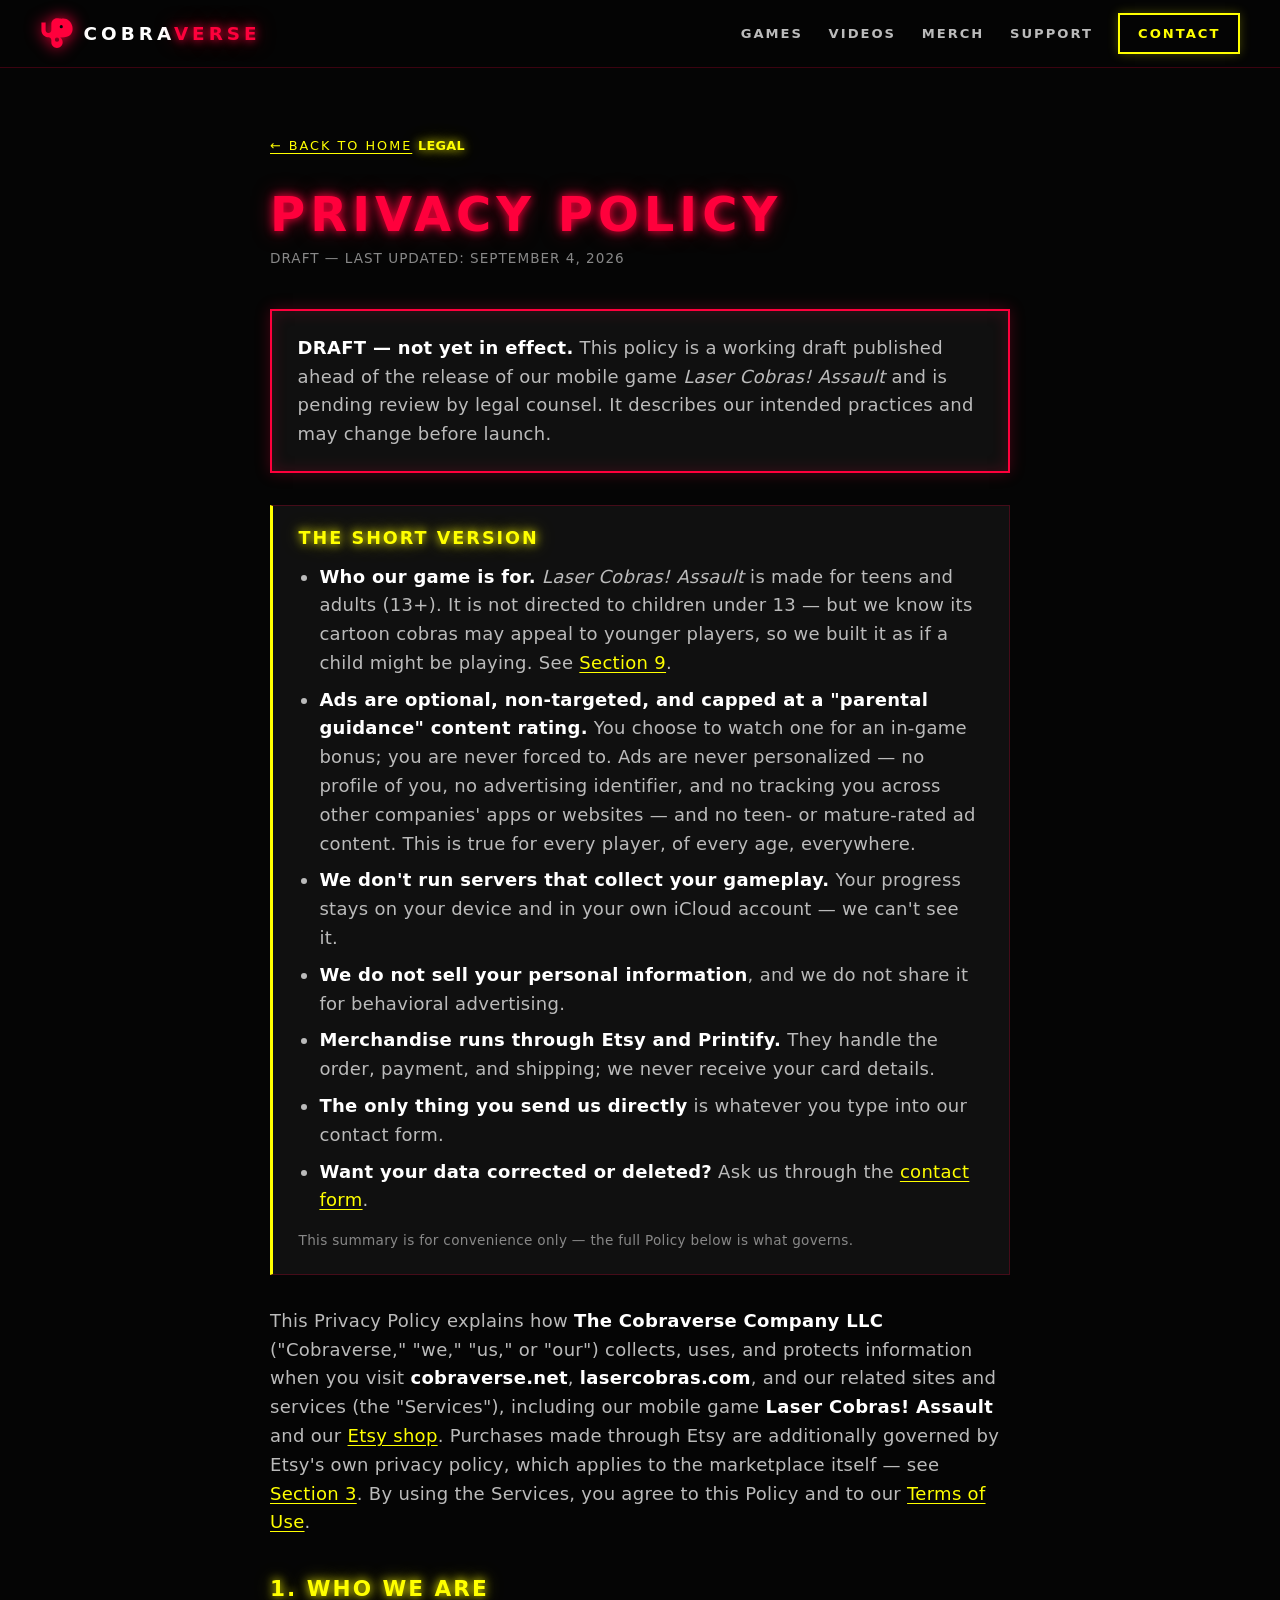
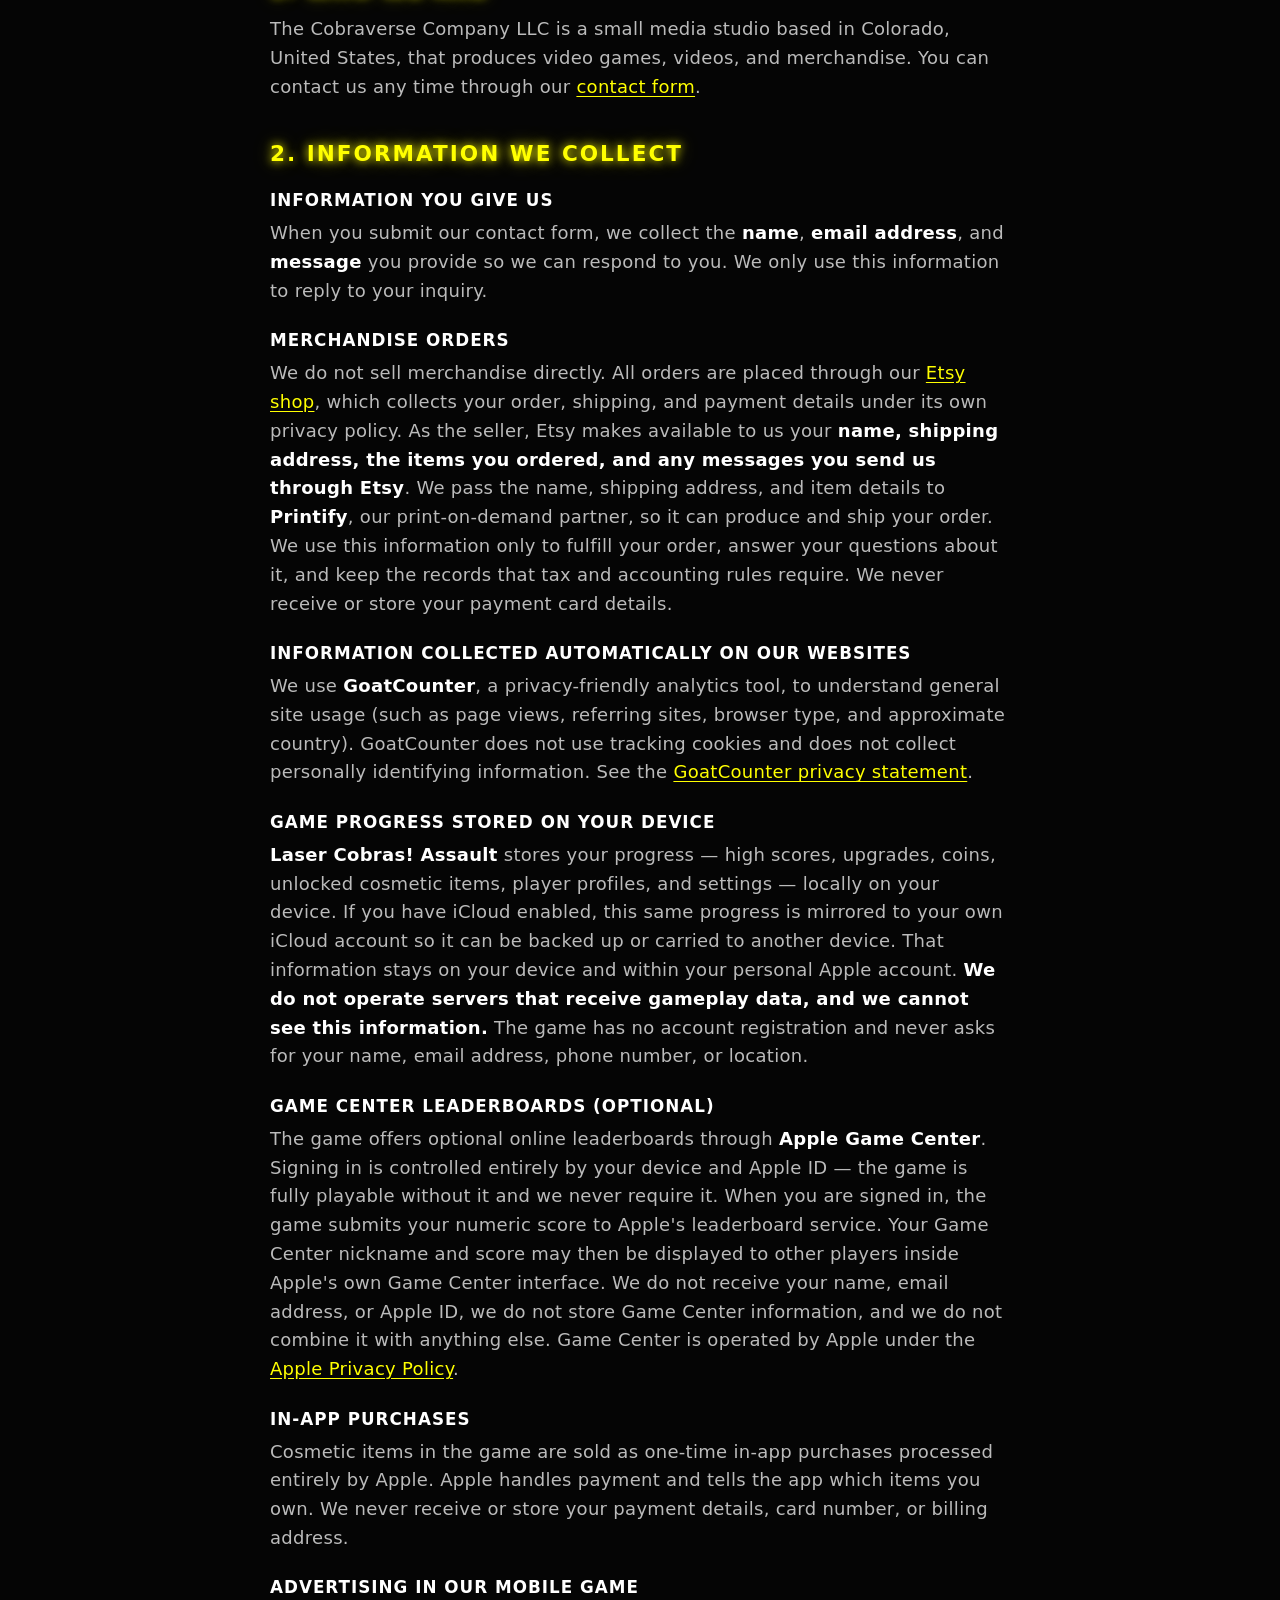
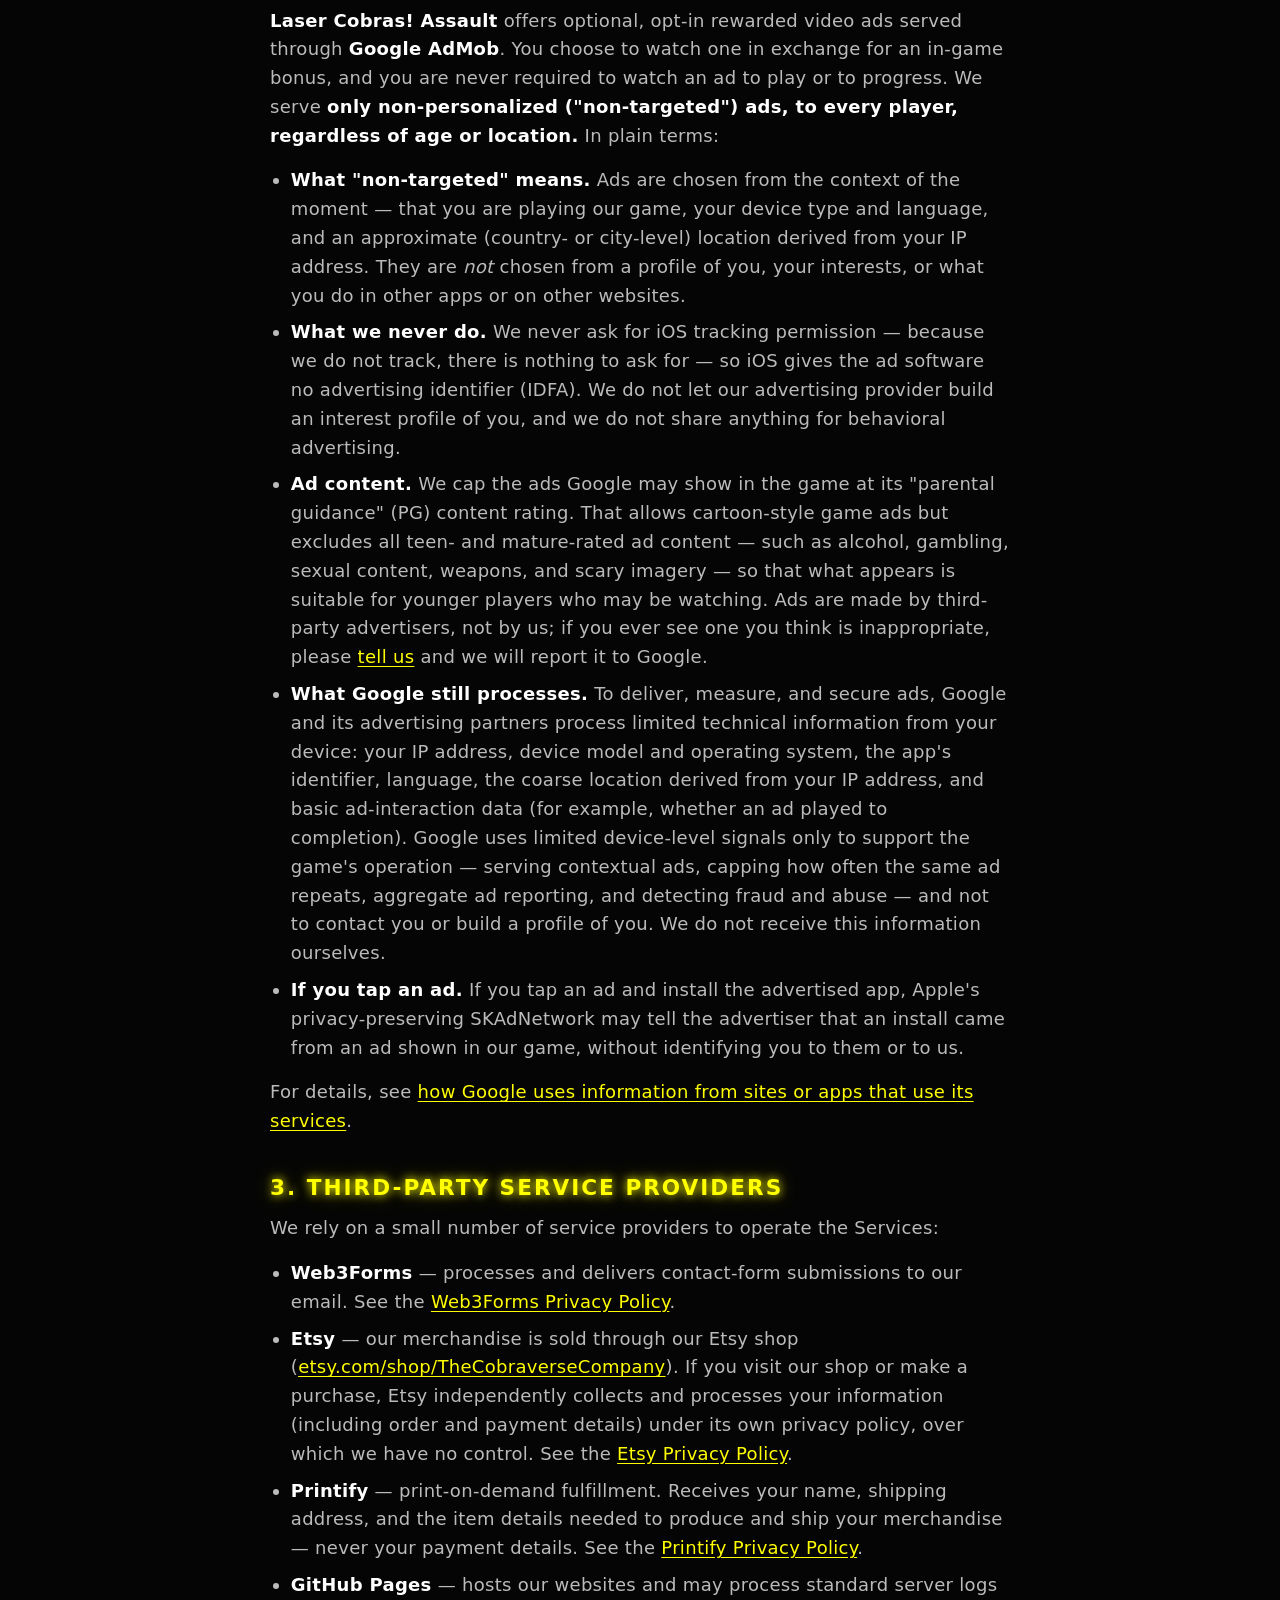
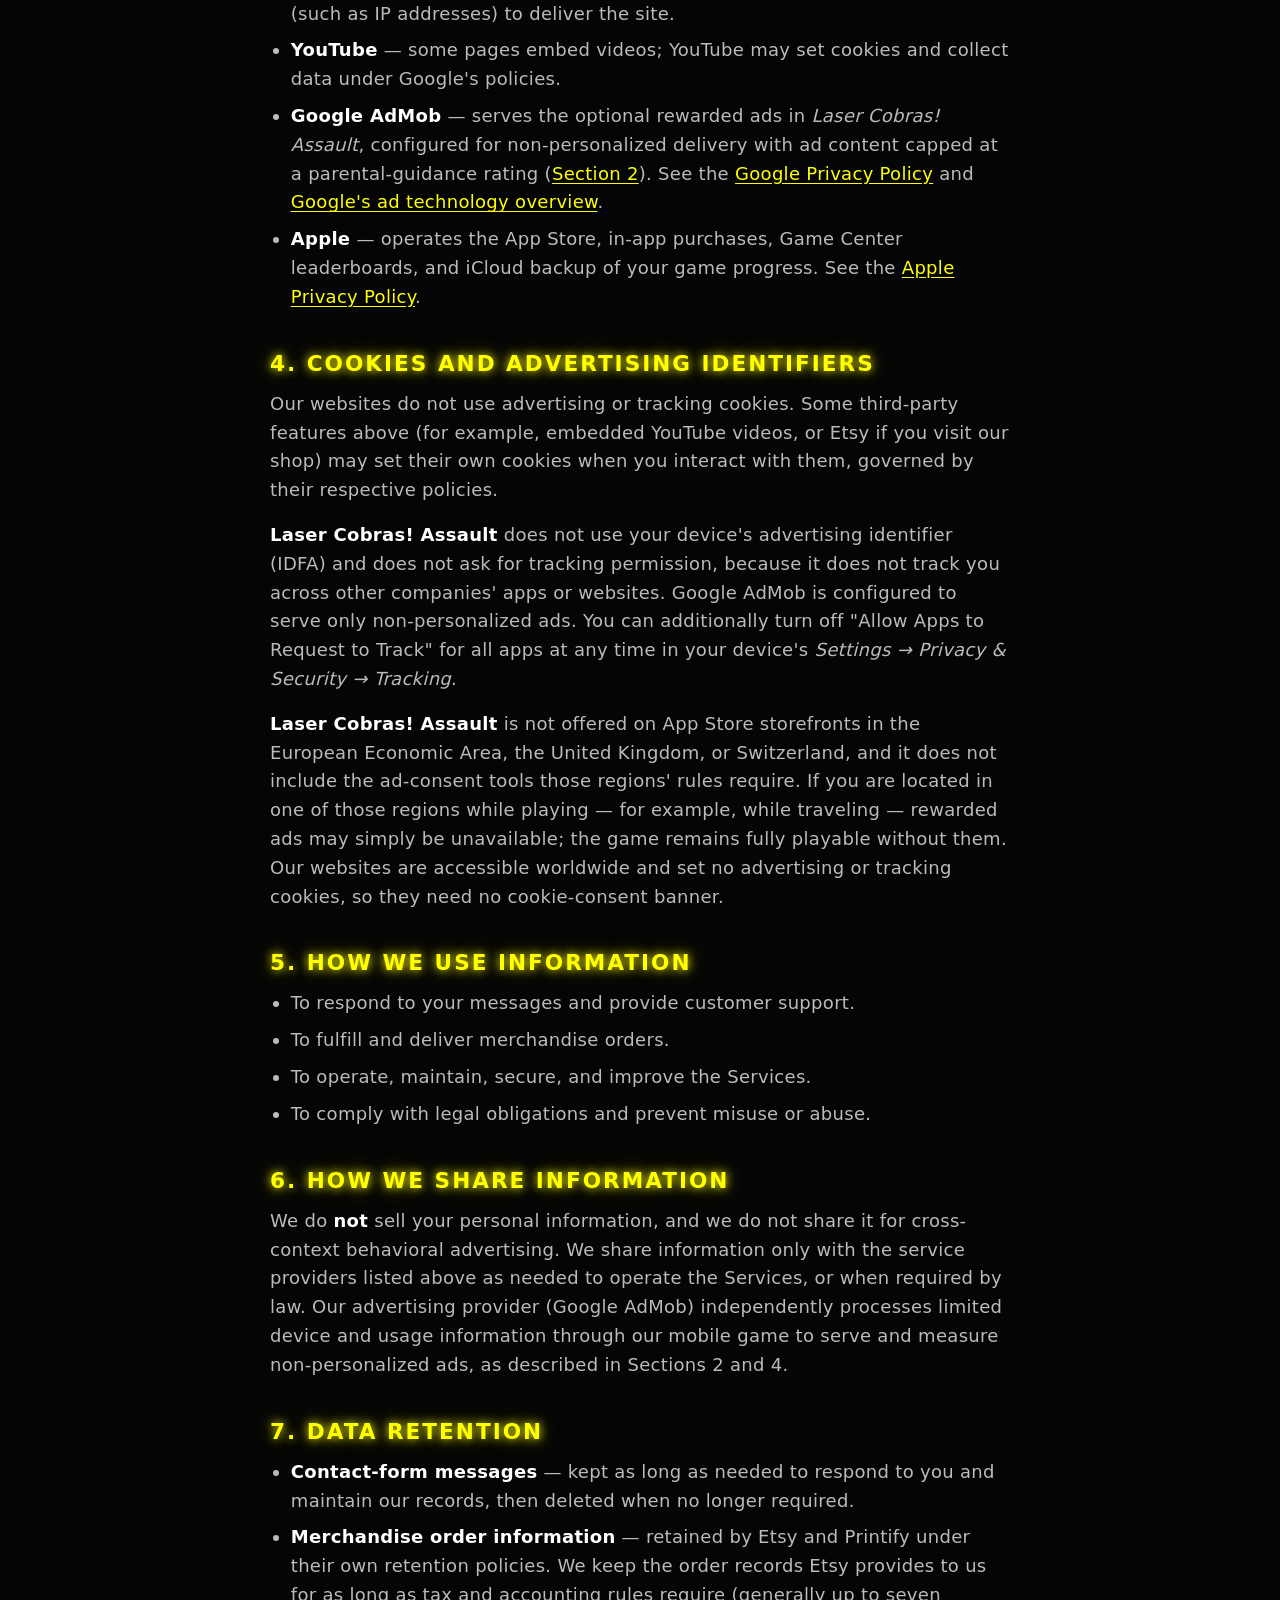
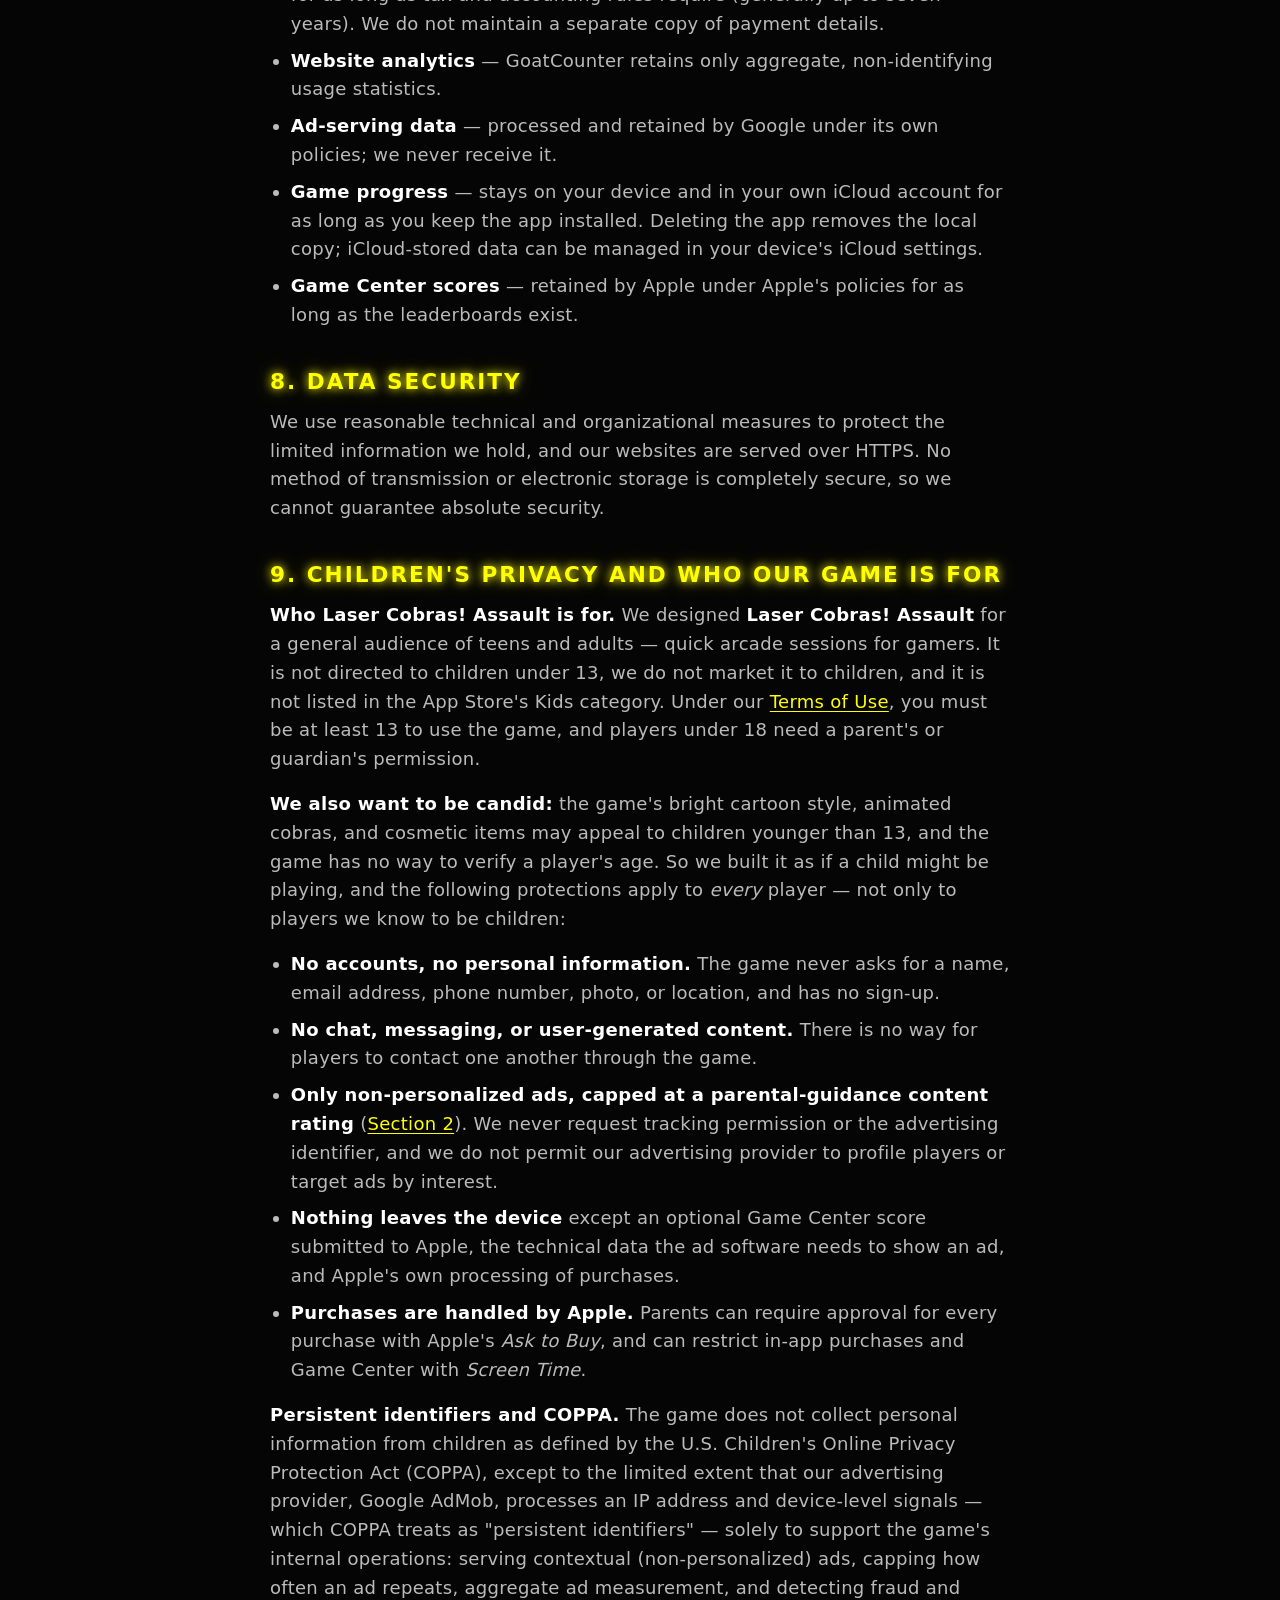
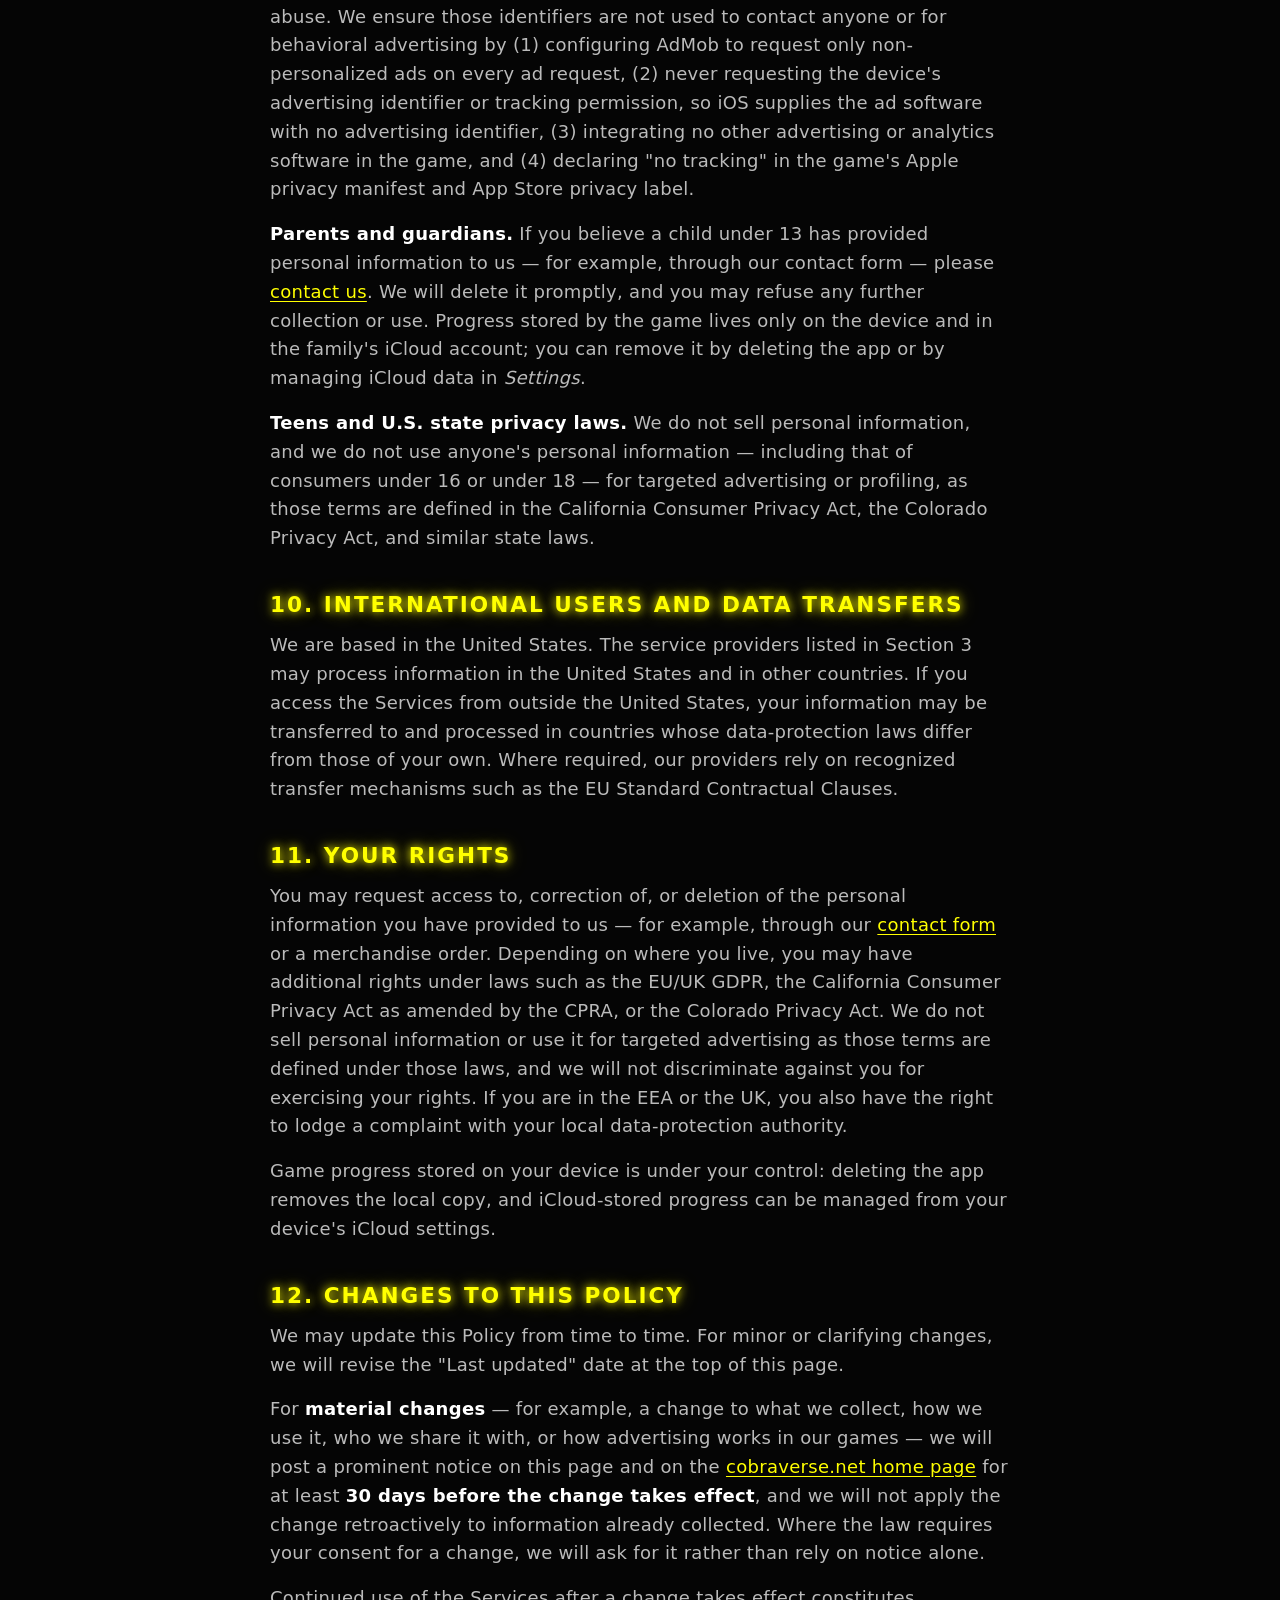
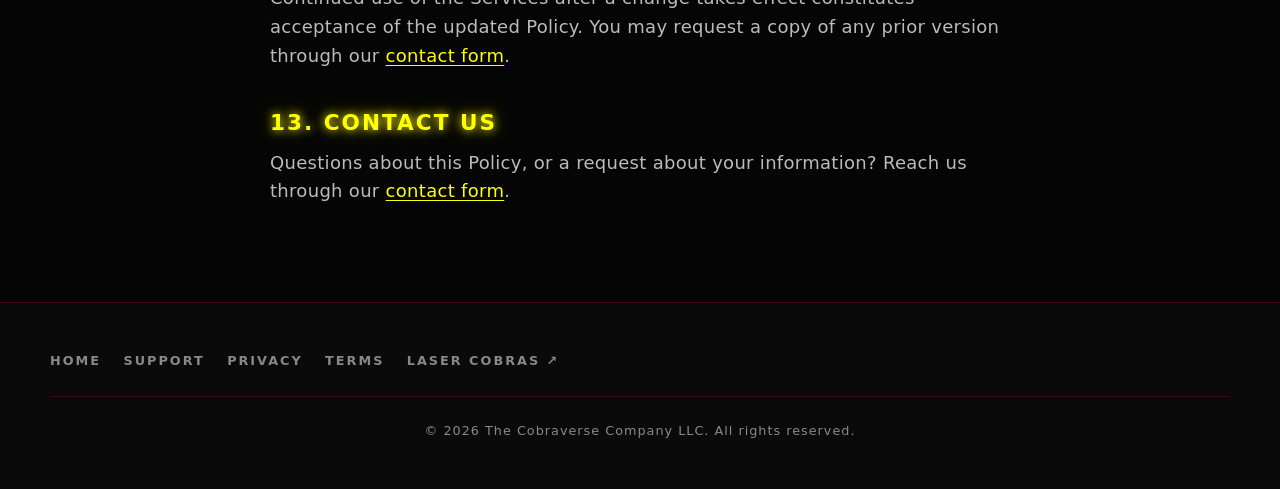
==== commit 6ee2a48f: "Ad content cap: PG instead of G across privacy policy and terms Provisional pending a look at the re" ====
--- a/privacy.html
+++ b/privacy.html
@@ -51,11 +51,12 @@
           13 — but we know its cartoon cobras may appeal to younger players, so we
           built it as if a child might be playing. See
           <a href="#children">Section 9</a>.</li>
-        <li><strong>Ads are optional, non-targeted, and rated for general
-          audiences.</strong> You choose to watch one for an in-game bonus; you are
-          never forced to. Ads are never personalized — no profile of you, no
-          advertising identifier, and no tracking you across other companies' apps
-          or websites. This is true for every player, of every age, everywhere.</li>
+        <li><strong>Ads are optional, non-targeted, and capped at a
+          "parental guidance" content rating.</strong> You choose to watch one for
+          an in-game bonus; you are never forced to. Ads are never personalized —
+          no profile of you, no advertising identifier, and no tracking you across
+          other companies' apps or websites — and no teen- or mature-rated ad
+          content. This is true for every player, of every age, everywhere.</li>
         <li><strong>We don't run servers that collect your gameplay.</strong> Your
           progress stays on your device and in your own iCloud account — we can't
           see it.</li>
@@ -182,11 +183,13 @@
         iOS gives the ad software no advertising identifier (IDFA). We do not let
         our advertising provider build an interest profile of you, and we do not
         share anything for behavioral advertising.</li>
-      <li><strong>Ad content.</strong> We ask Google to serve only ads rated for
-        general audiences — the most restrictive content setting AdMob offers —
-        so that ad content is suitable for younger players who may be watching.
-        Ads are made by third-party advertisers, not by us; if you ever see one
-        you think is inappropriate, please
+      <li><strong>Ad content.</strong> We cap the ads Google may show in the game
+        at its "parental guidance" (PG) content rating. That allows cartoon-style
+        game ads but excludes all teen- and mature-rated ad content — such as
+        alcohol, gambling, sexual content, weapons, and scary imagery — so that
+        what appears is suitable for younger players who may be watching. Ads
+        are made by third-party advertisers, not by us; if you ever see one you
+        think is inappropriate, please
         <a href="index.html#contact">tell us</a> and we will report it to
         Google.</li>
       <li><strong>What Google still processes.</strong> To deliver, measure, and
@@ -231,7 +234,7 @@
         cookies and collect data under Google's policies.</li>
       <li><strong>Google AdMob</strong> — serves the optional rewarded ads in
         <em>Laser Cobras! Assault</em>, configured for non-personalized delivery
-        and general-audience ad content only (<a href="#advertising">Section 2</a>).
+        with ad content capped at a parental-guidance rating (<a href="#advertising">Section 2</a>).
         See the
         <a href="https://policies.google.com/privacy" target="_blank" rel="noopener">Google Privacy Policy</a>
         and
@@ -339,8 +342,8 @@
         no sign-up.</li>
       <li><strong>No chat, messaging, or user-generated content.</strong> There is
         no way for players to contact one another through the game.</li>
-      <li><strong>Only non-personalized, general-audience ads</strong>
-        (<a href="#advertising">Section 2</a>). We never request tracking
+      <li><strong>Only non-personalized ads, capped at a parental-guidance
+        content rating</strong> (<a href="#advertising">Section 2</a>). We never request tracking
         permission or the advertising identifier, and we do not permit our
         advertising provider to profile players or target ads by interest.</li>
       <li><strong>Nothing leaves the device</strong> except an optional Game
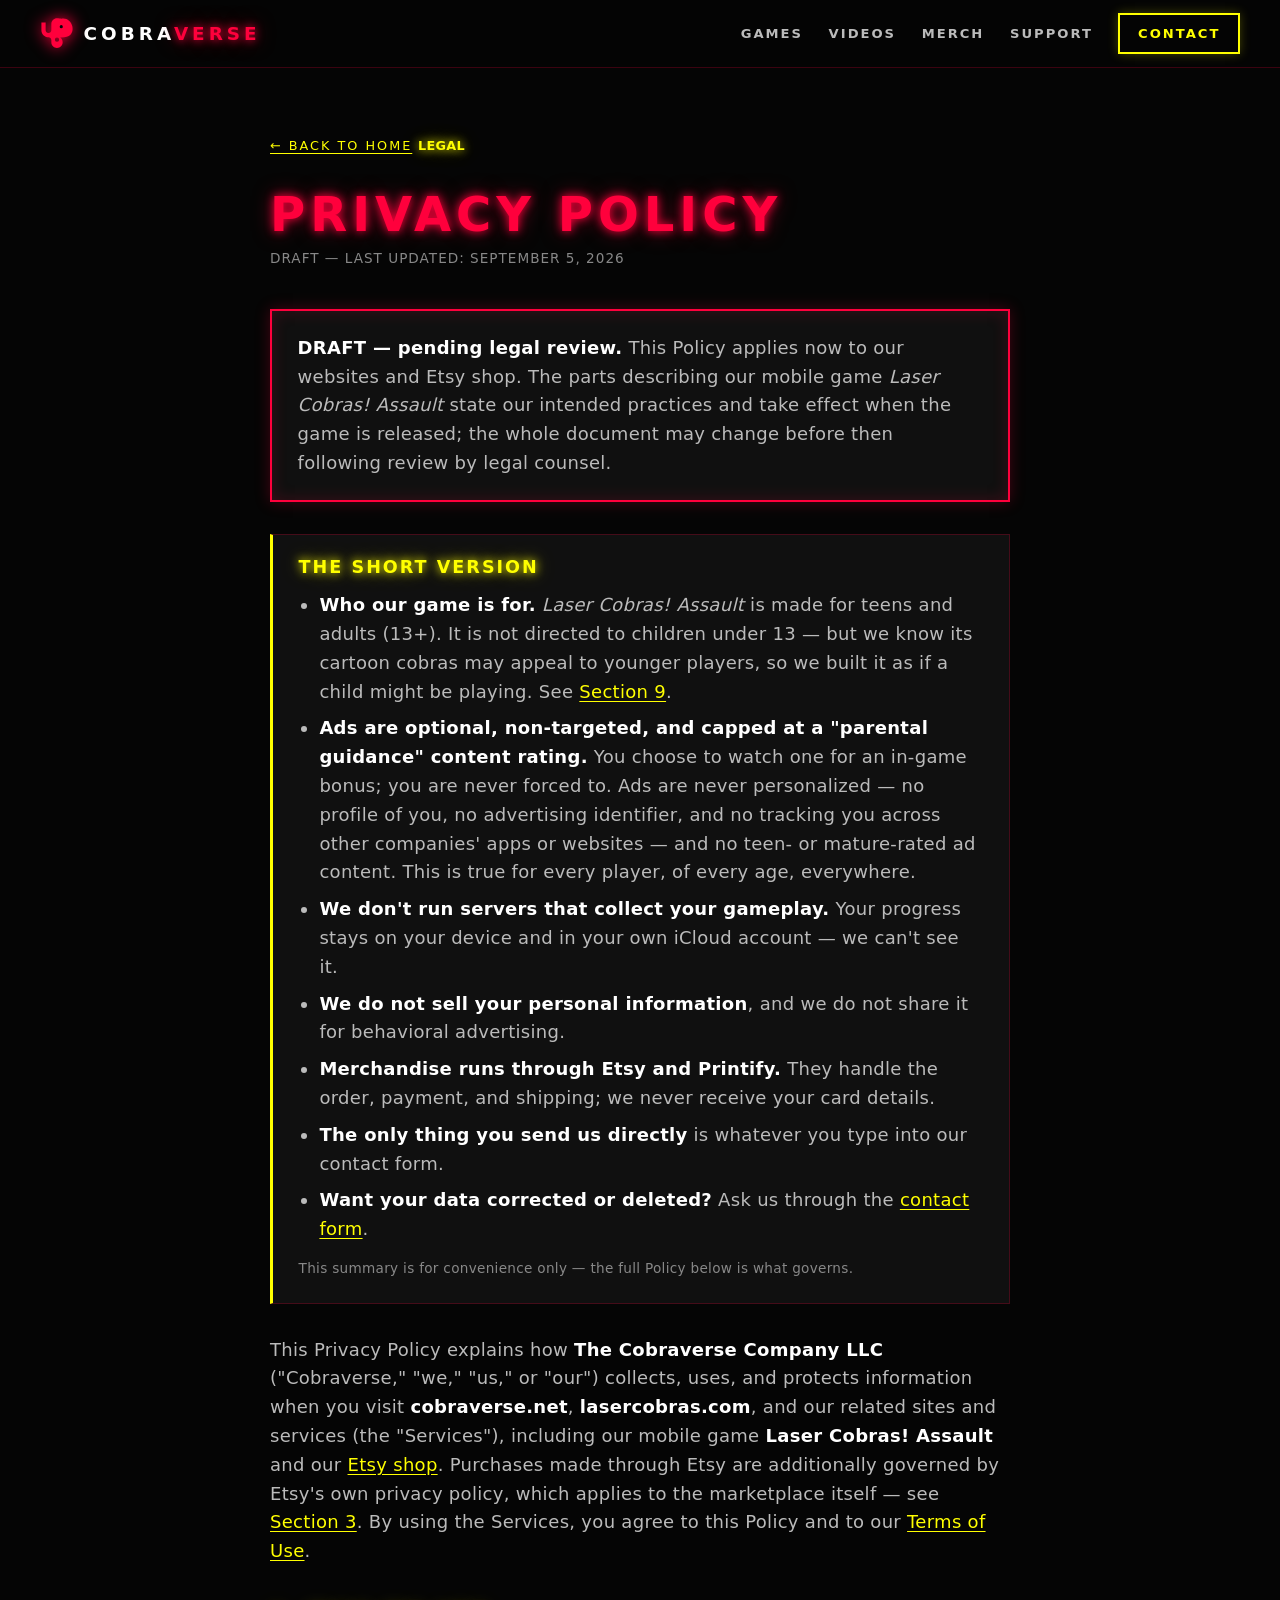
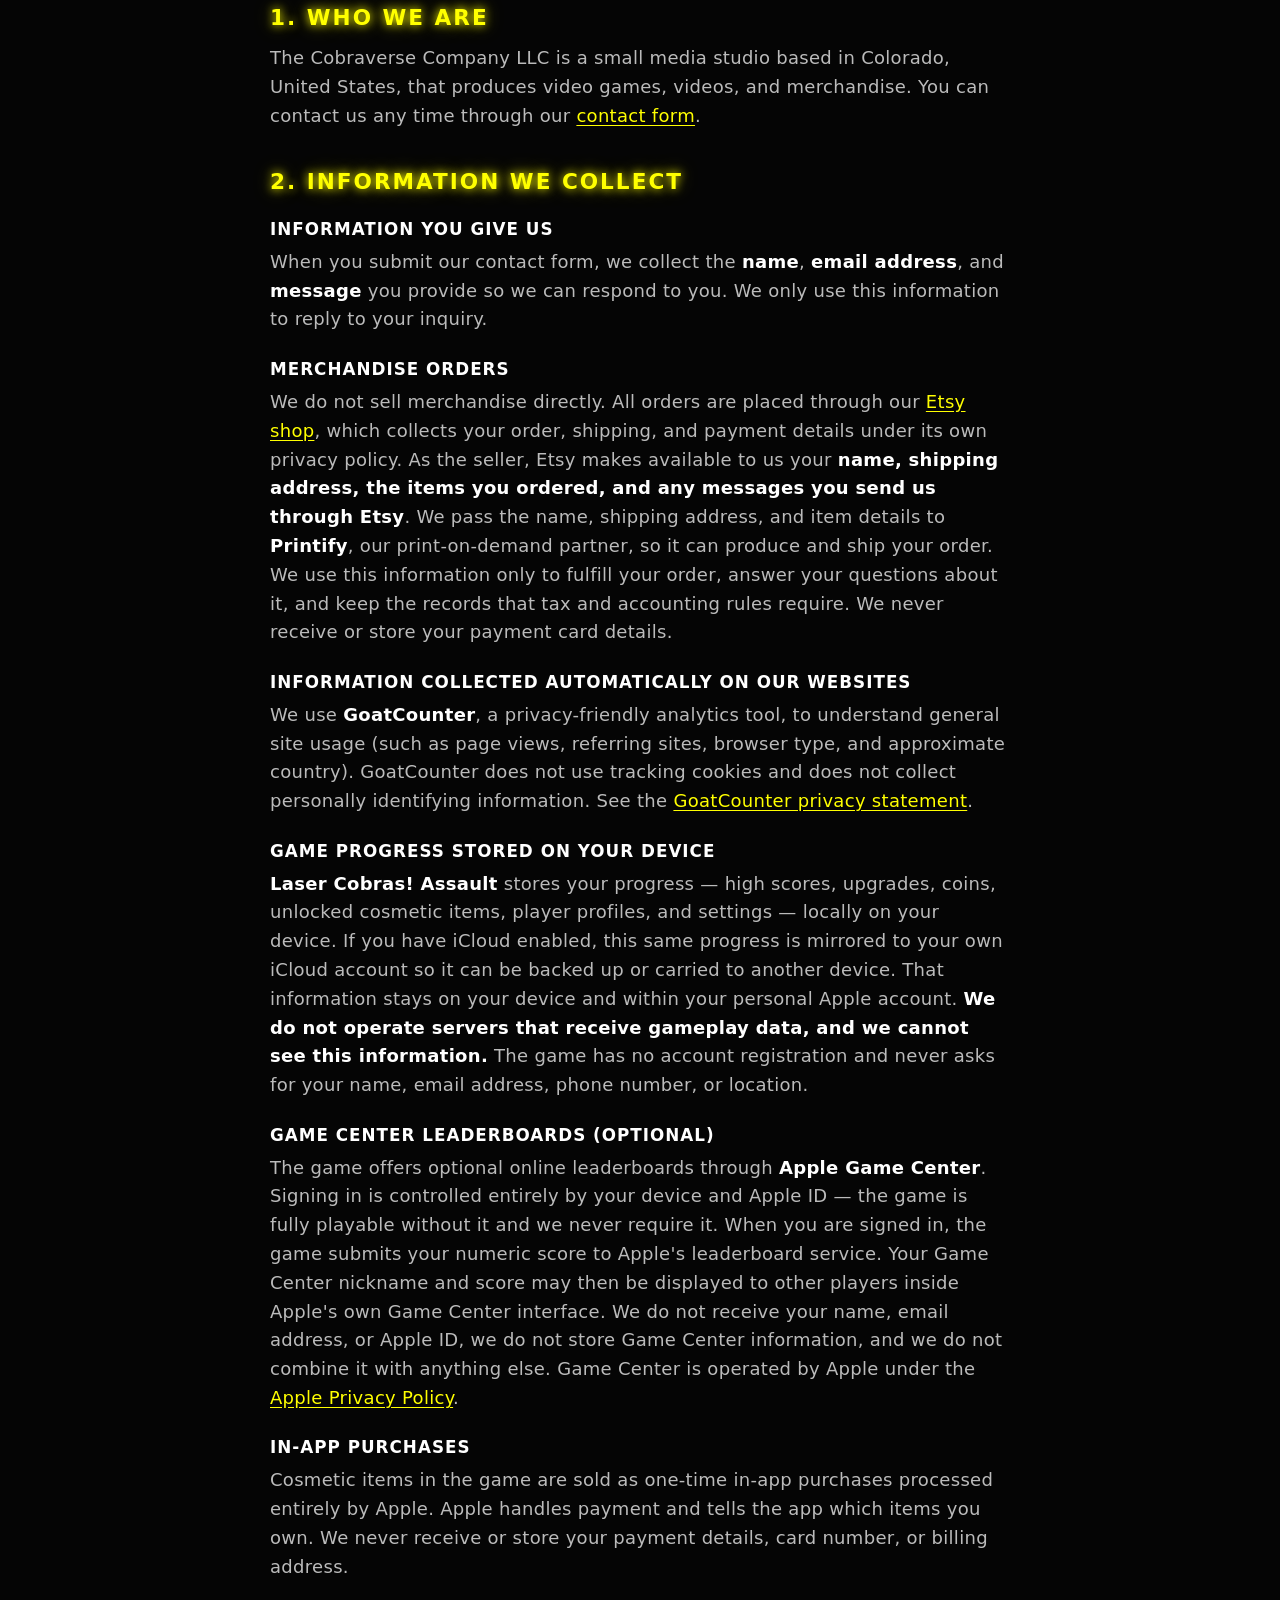
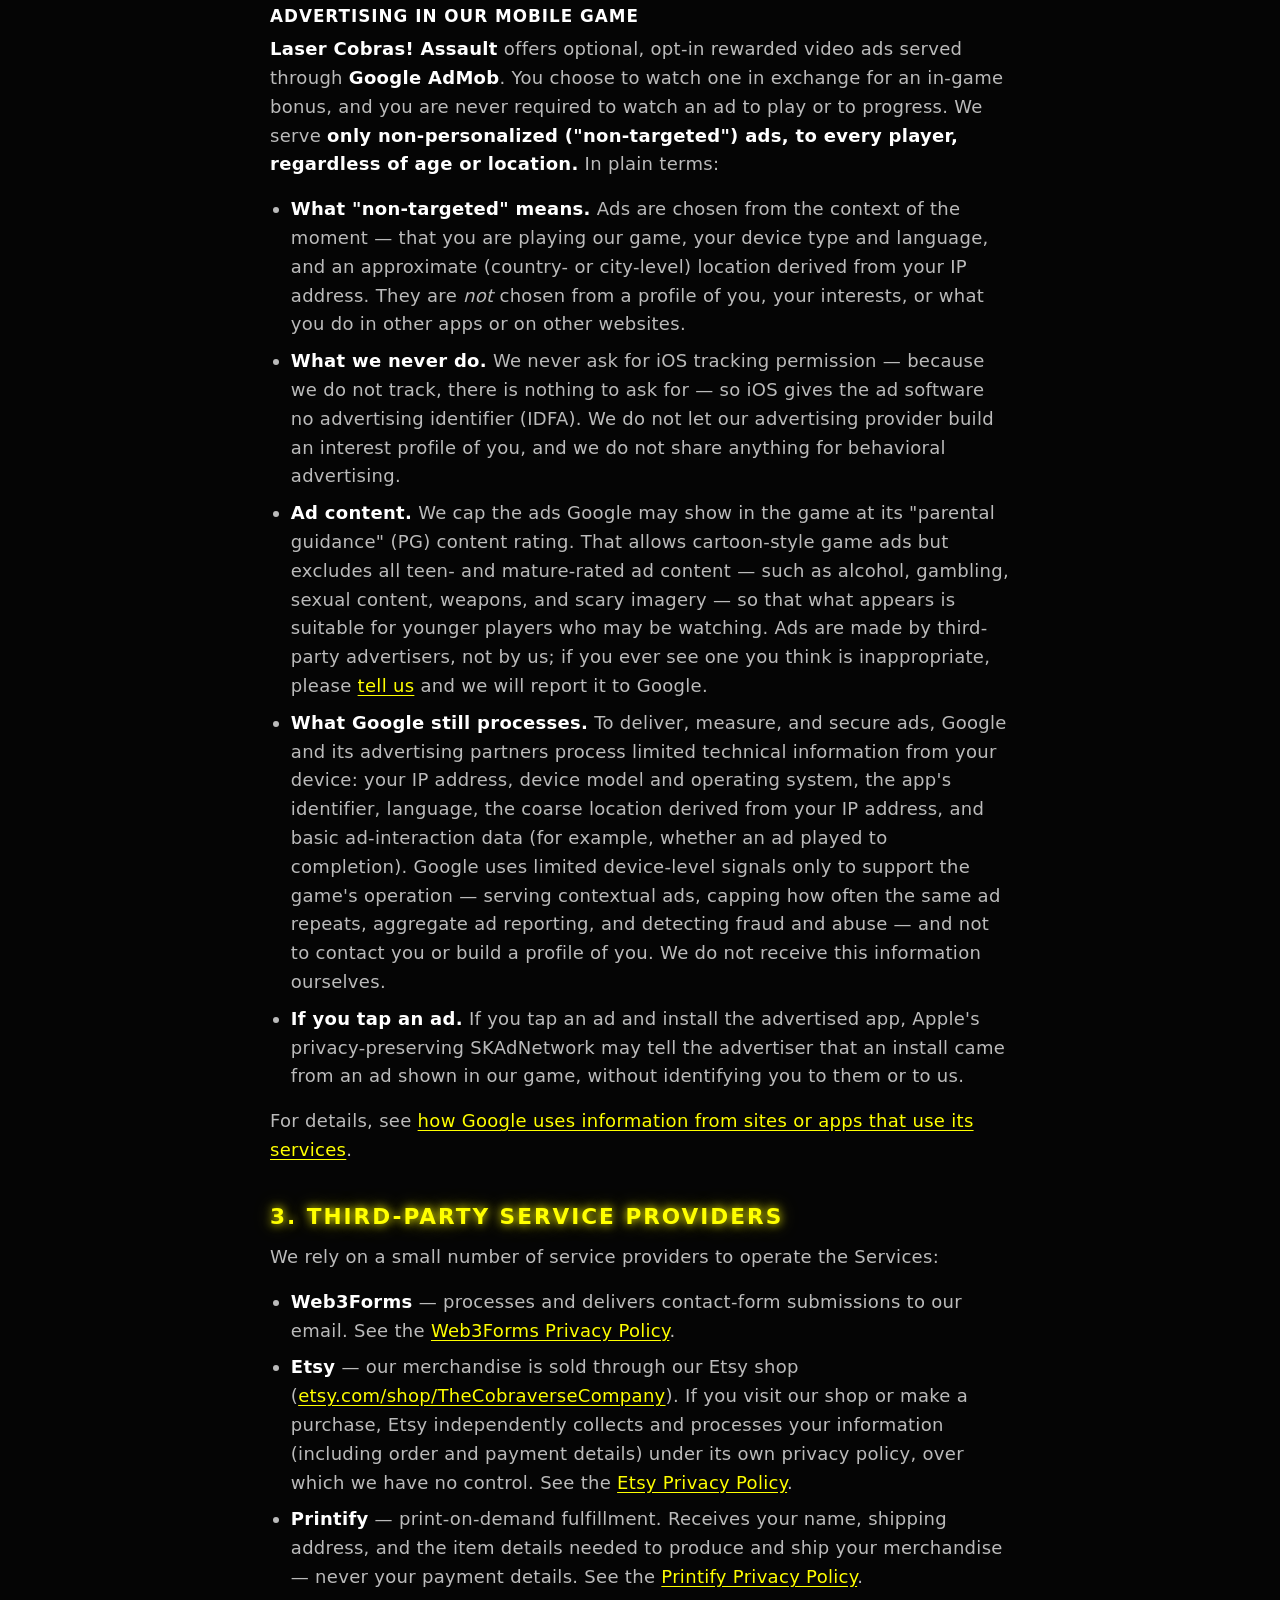
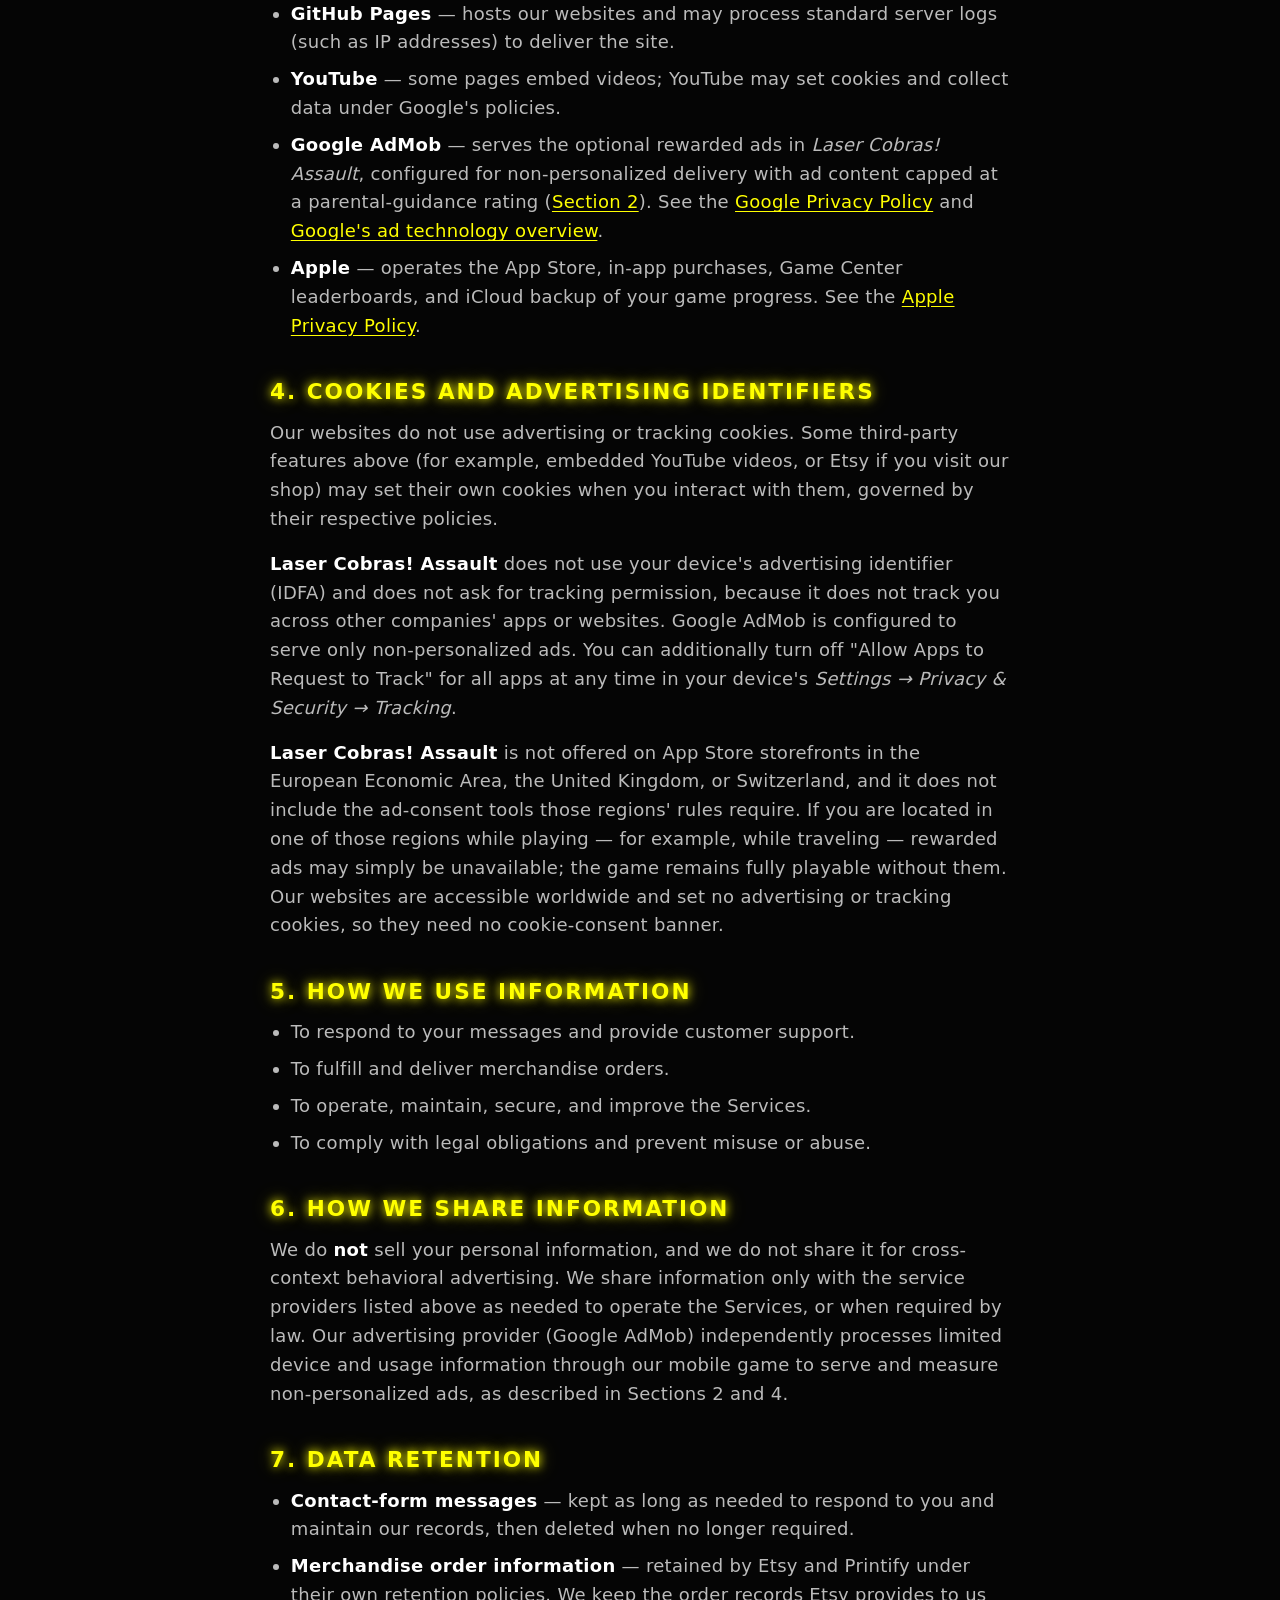
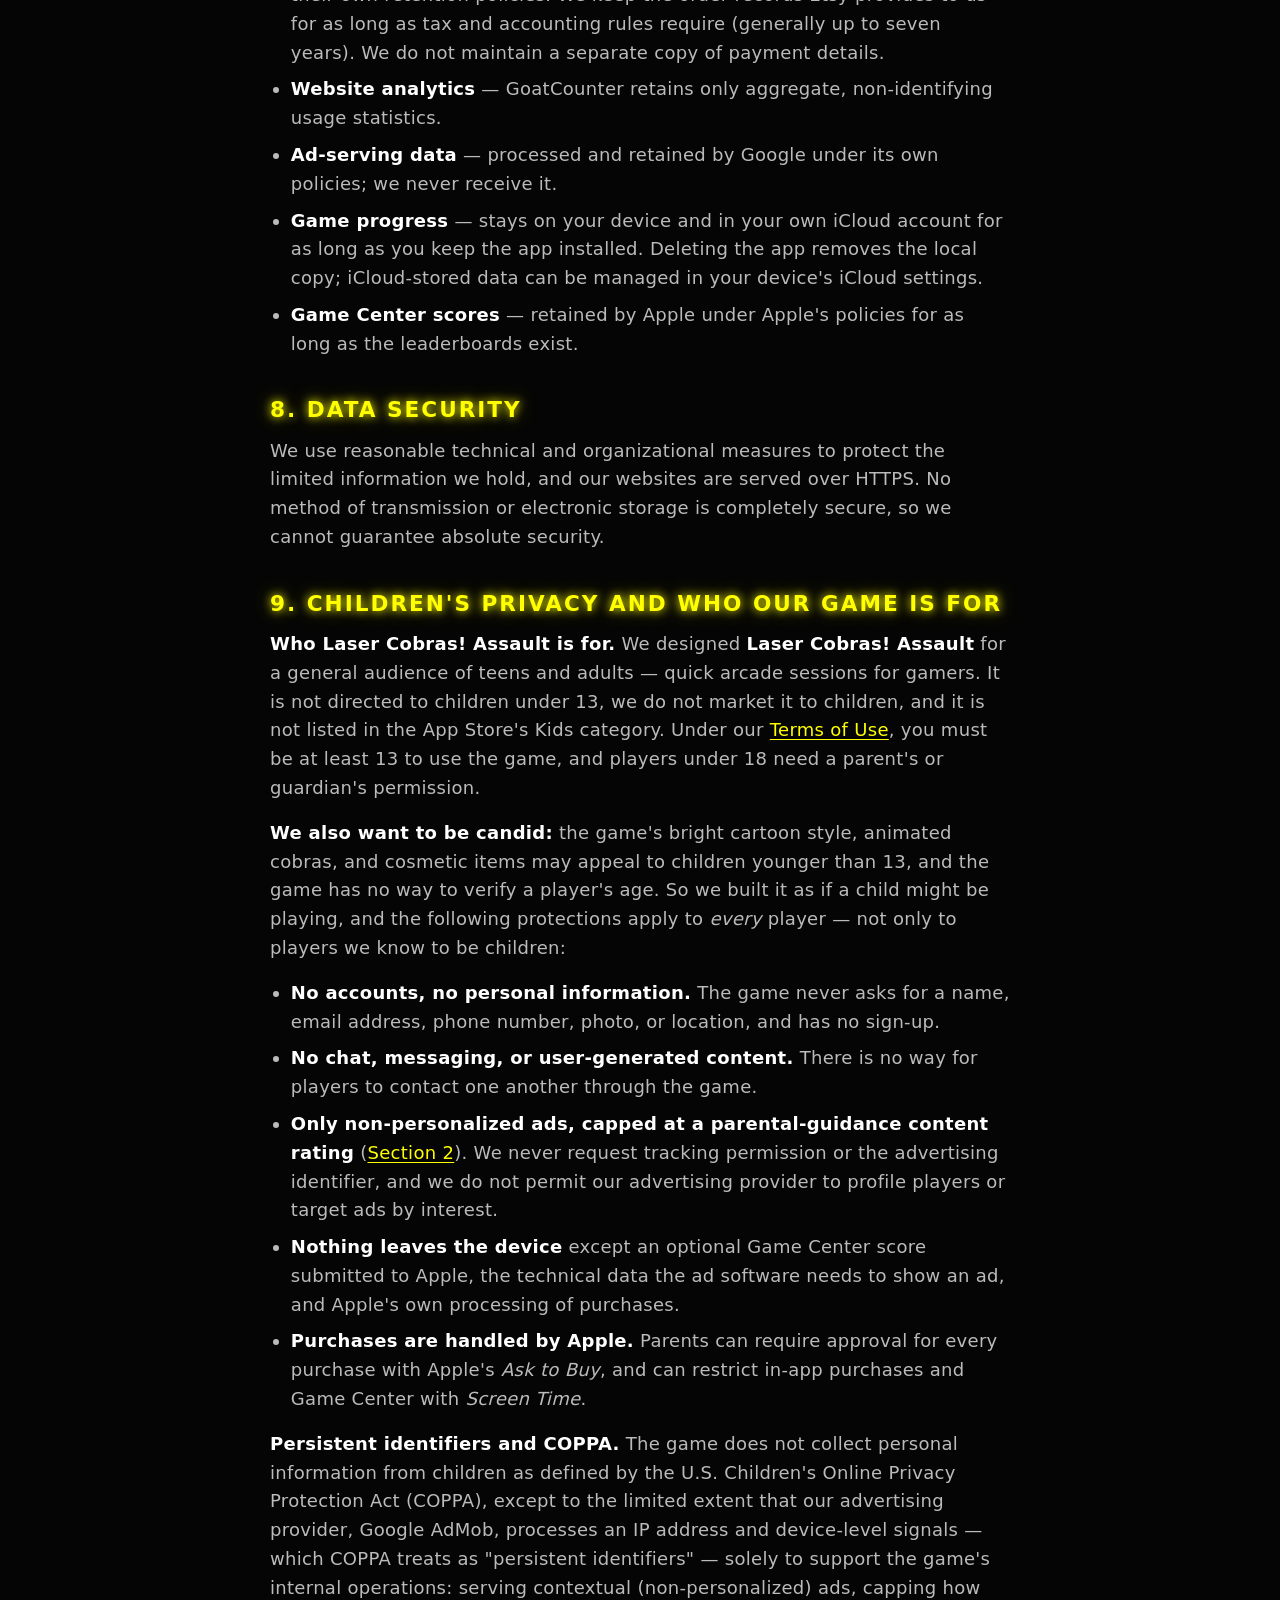
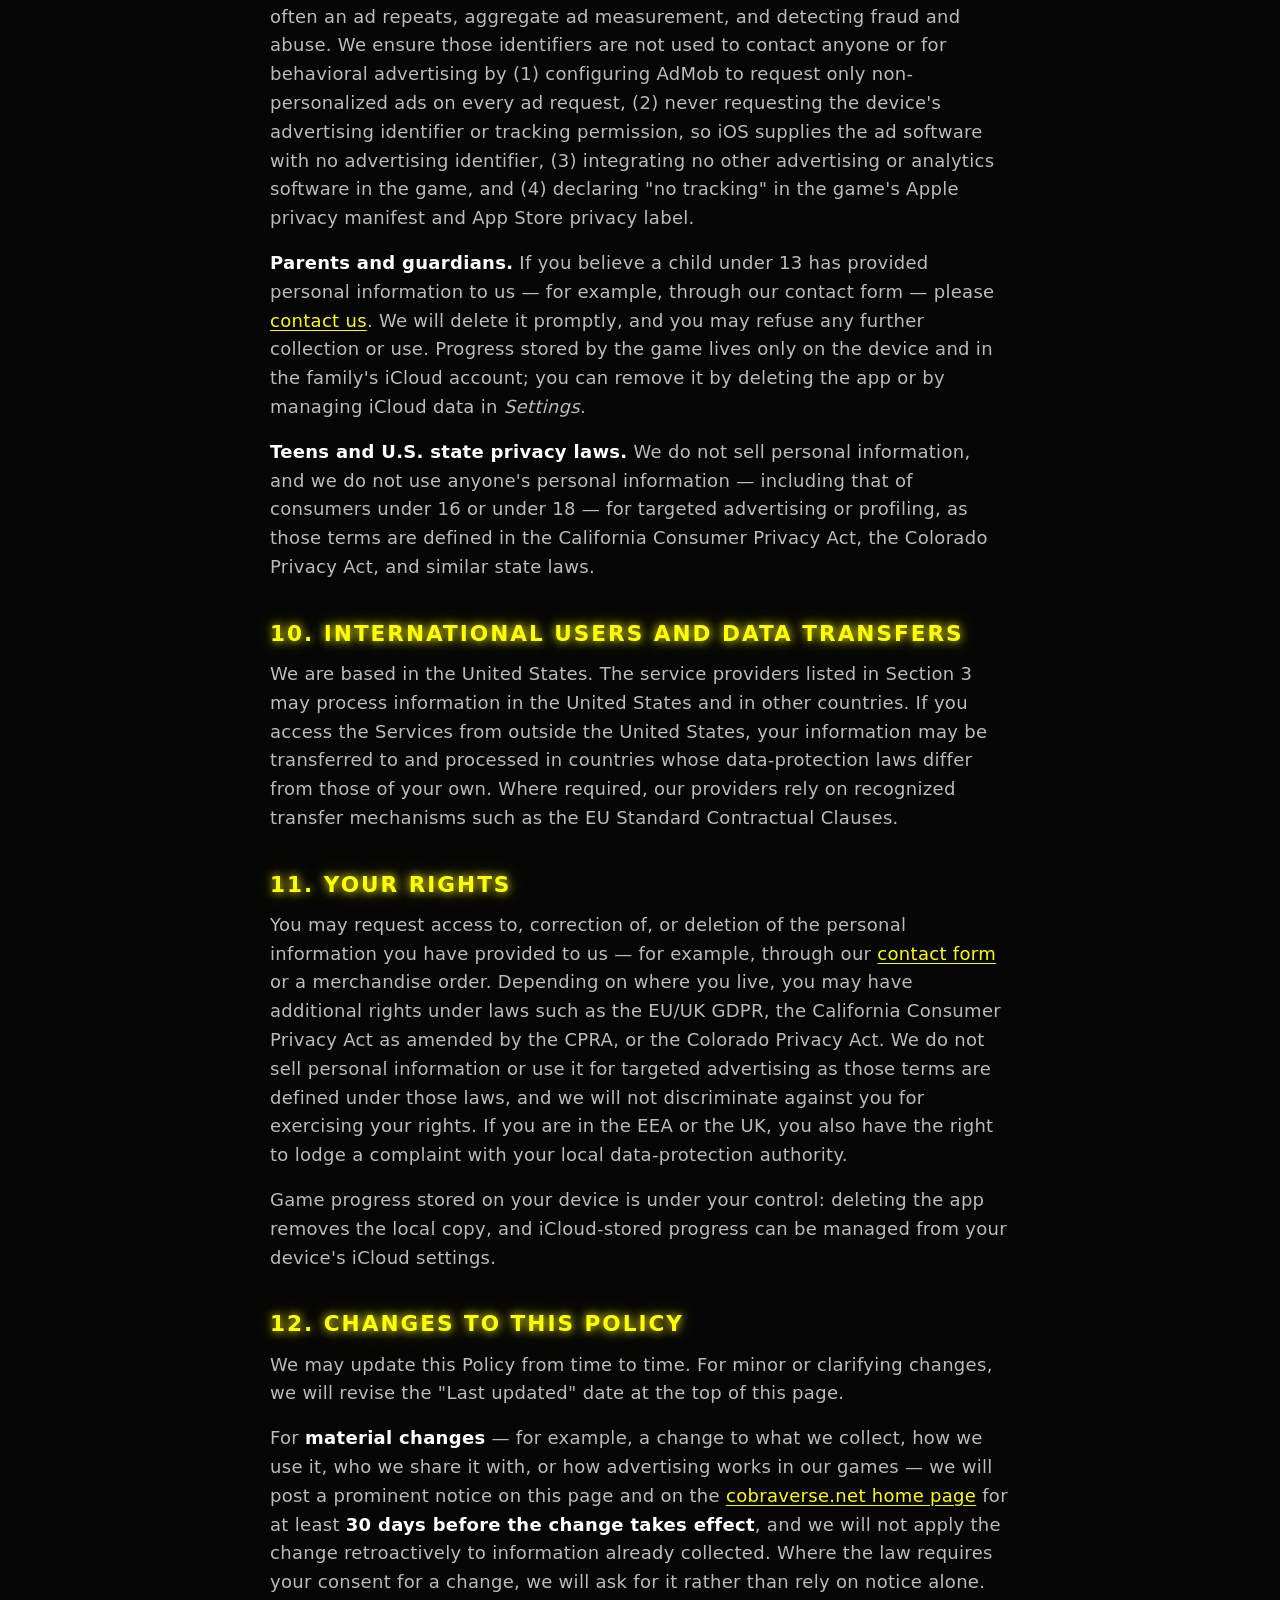
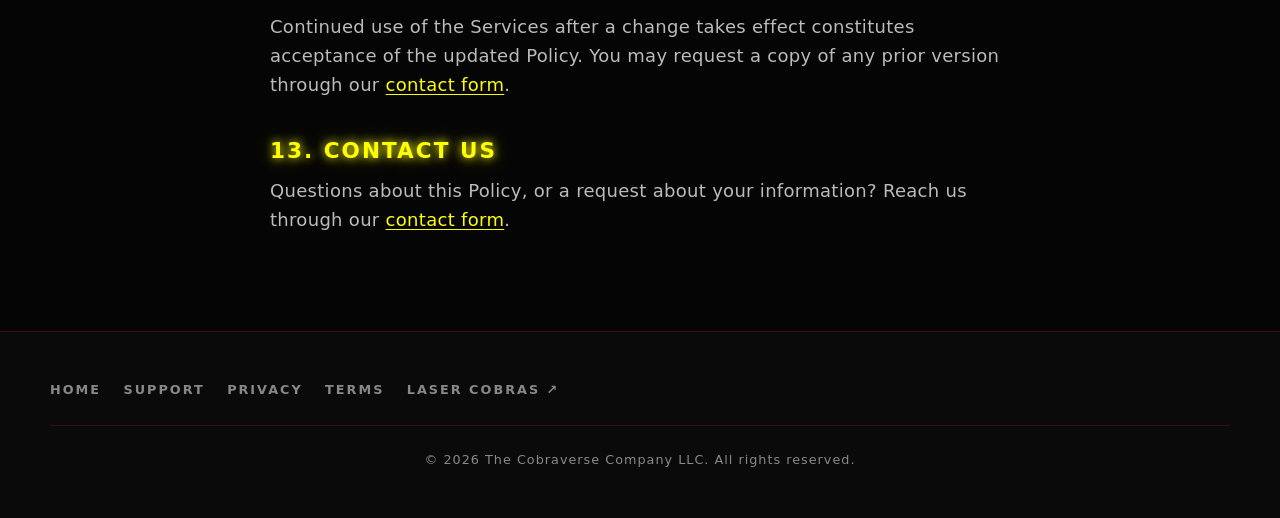
==== commit 674fc0f6: "Add site notice banner; both legal pages now carry a draft callout notice.js injects a dismissible b" ====
--- a/privacy.html
+++ b/privacy.html
@@ -29,17 +29,17 @@
     <a href="index.html" class="back-link">← Back to home</a>
     <p class="eyebrow">Legal</p>
     <h1>Privacy Policy</h1>
-    <p class="updated">Draft — Last updated: September 4, 2026</p>
+    <p class="updated">Draft — Last updated: September 5, 2026</p>
 
     <!-- LAUNCH TODO: remove this callout (and the "Draft — " prefix on the .updated line
-         above) once counsel has signed off and Laser Cobras! Assault is released. A live
-         policy governing real users should not present itself as a draft. -->
+         above) once counsel has signed off and Laser Cobras! Assault is released. -->
     <div class="callout">
       <p>
-        <strong>DRAFT — not yet in effect.</strong> This policy is a working draft
-        published ahead of the release of our mobile game
-        <em>Laser Cobras! Assault</em> and is pending review by legal counsel. It
-        describes our intended practices and may change before launch.
+        <strong>DRAFT — pending legal review.</strong> This Policy applies now to
+        our websites and Etsy shop. The parts describing our mobile game
+        <em>Laser Cobras! Assault</em> state our intended practices and take
+        effect when the game is released; the whole document may change before
+        then following review by legal counsel.
       </p>
     </div>
 
@@ -462,6 +462,7 @@
       <circle cx="30" cy="15" r="2.2" fill="#05060a"/>
     </symbol>
   </svg>
+  <script src="notice.js"></script>
   <script>document.getElementById('year').textContent = new Date().getFullYear();</script>
 
   <!-- Visitor analytics via GoatCounter (privacy-friendly, no cookies). Site: cobraverse.goatcounter.com -->
--- a/styles.css
+++ b/styles.css
@@ -447,3 +447,34 @@
   * { animation: none !important; scroll-behavior: auto; }
   .reveal { opacity: 1; transform: none; transition: none; }
 }
+
+/* ---- Site notice banner (injected by notice.js; see that file to enable) ---- */
+:root { --notice-h: 0px; }
+.notice {
+  position: fixed; top: 0; left: 0; right: 0; z-index: 60;
+  display: flex; align-items: center; justify-content: center; gap: 1rem;
+  padding: .6rem clamp(1rem, 4vw, 2.5rem);
+  background: var(--yellow); color: #000;
+  font-size: .9rem; line-height: 1.45; letter-spacing: .3px;
+}
+.notice-text { margin: 0; text-align: center; color: #000; }
+.notice-text strong { color: #000; font-size: .75rem; letter-spacing: 2px; text-transform: uppercase; margin-right: .5rem; }
+.notice-text a { color: #000; font-weight: 700; text-decoration: underline; text-underline-offset: 3px; white-space: nowrap; }
+.notice-text a:hover { text-shadow: none; opacity: .75; }
+.notice-close {
+  flex: none; width: 28px; height: 28px; border-radius: 50%;
+  background: none; border: 1px solid rgba(0,0,0,.4); color: #000;
+  font-size: 1.1rem; line-height: 1; cursor: pointer;
+}
+.notice-close:hover { background: rgba(0,0,0,.12); }
+/* Everything pinned to or measured from the top of the page shifts down by the banner height. */
+.nav { top: var(--notice-h); }
+.hero { padding-top: calc(120px + var(--notice-h)); }
+.legal { padding-top: calc(130px + var(--notice-h)); }
+@media (max-width: 720px) {
+  .nav-links { top: calc(60px + var(--notice-h)); }
+  /* The closed menu hides by sliding up. The original -120% was measured from its own height, so
+     once the banner pushes `top` down the menu's bottom edge peeks out below the nav. Slide it up
+     by its full height PLUS the offset so the bottom edge always lands above the viewport. */
+  .nav-links:not(.open) { transform: translateY(calc(-100% - 70px - var(--notice-h))); }
+}
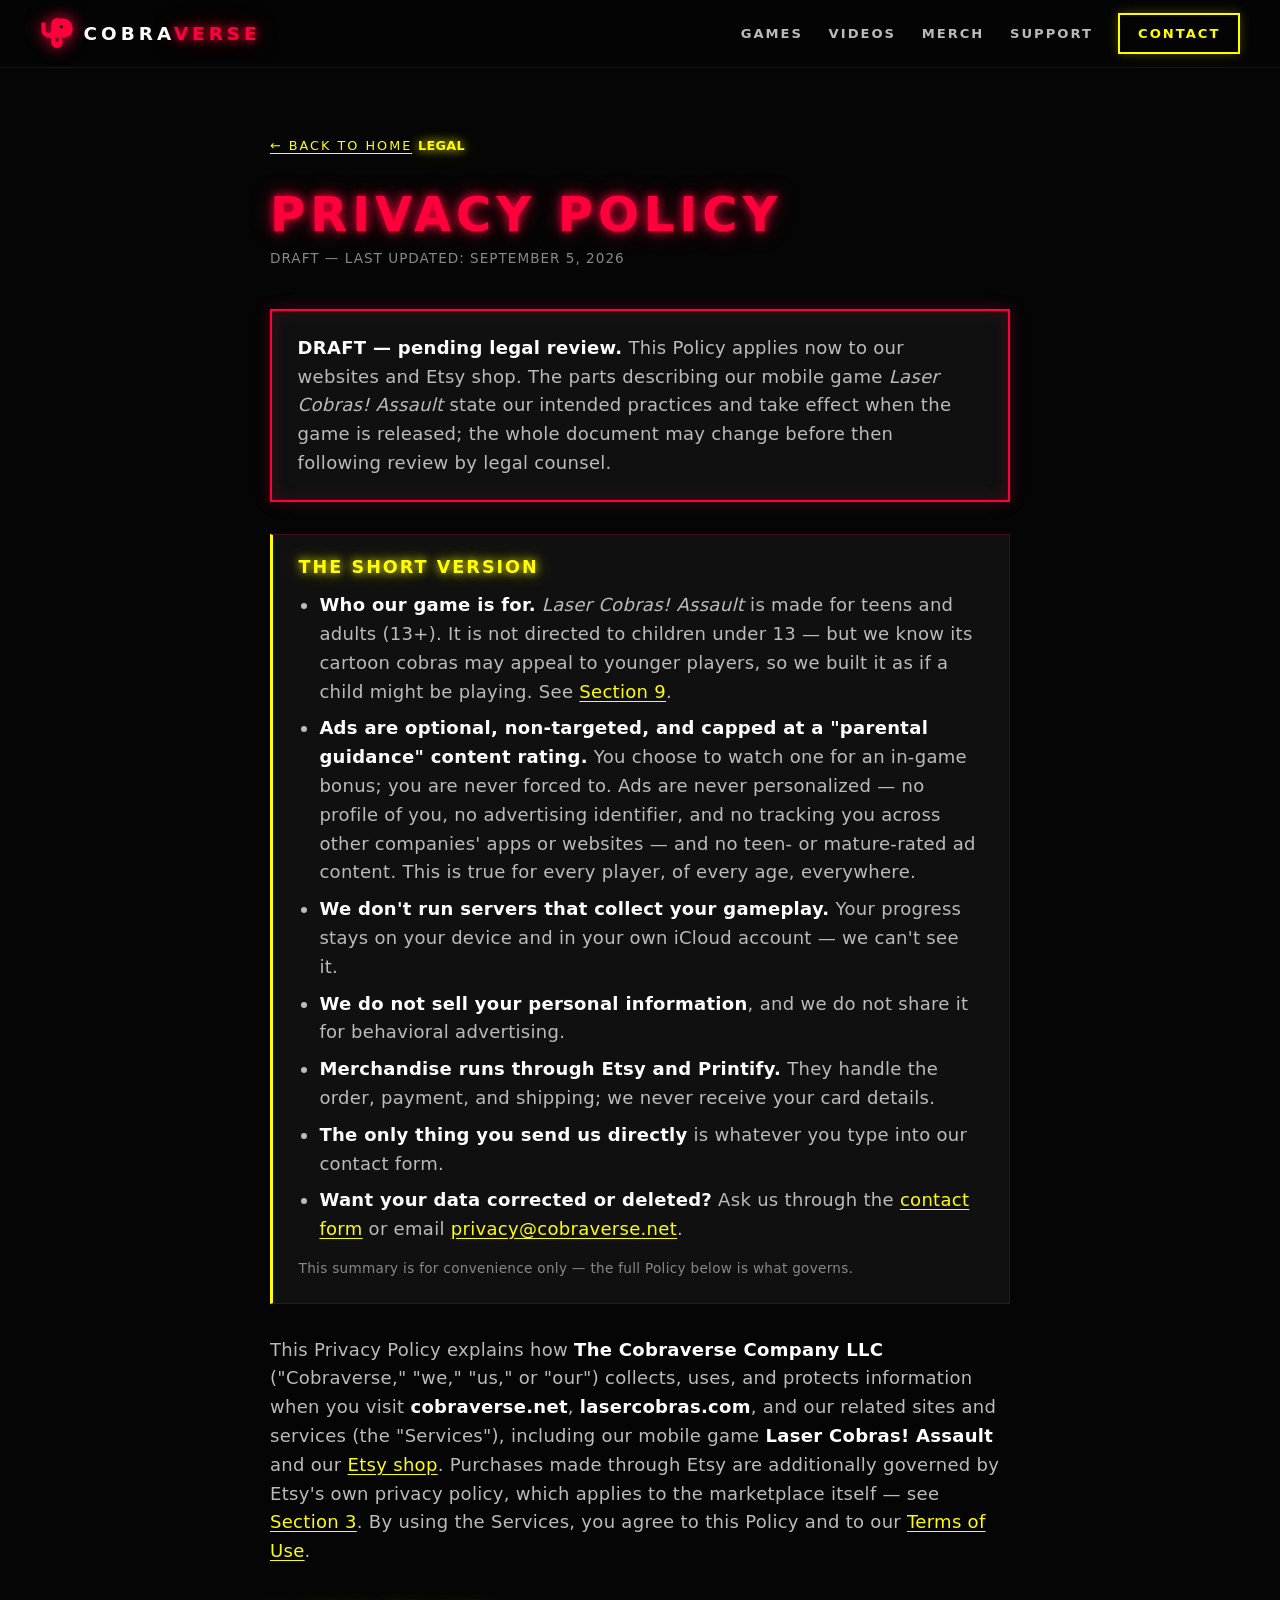
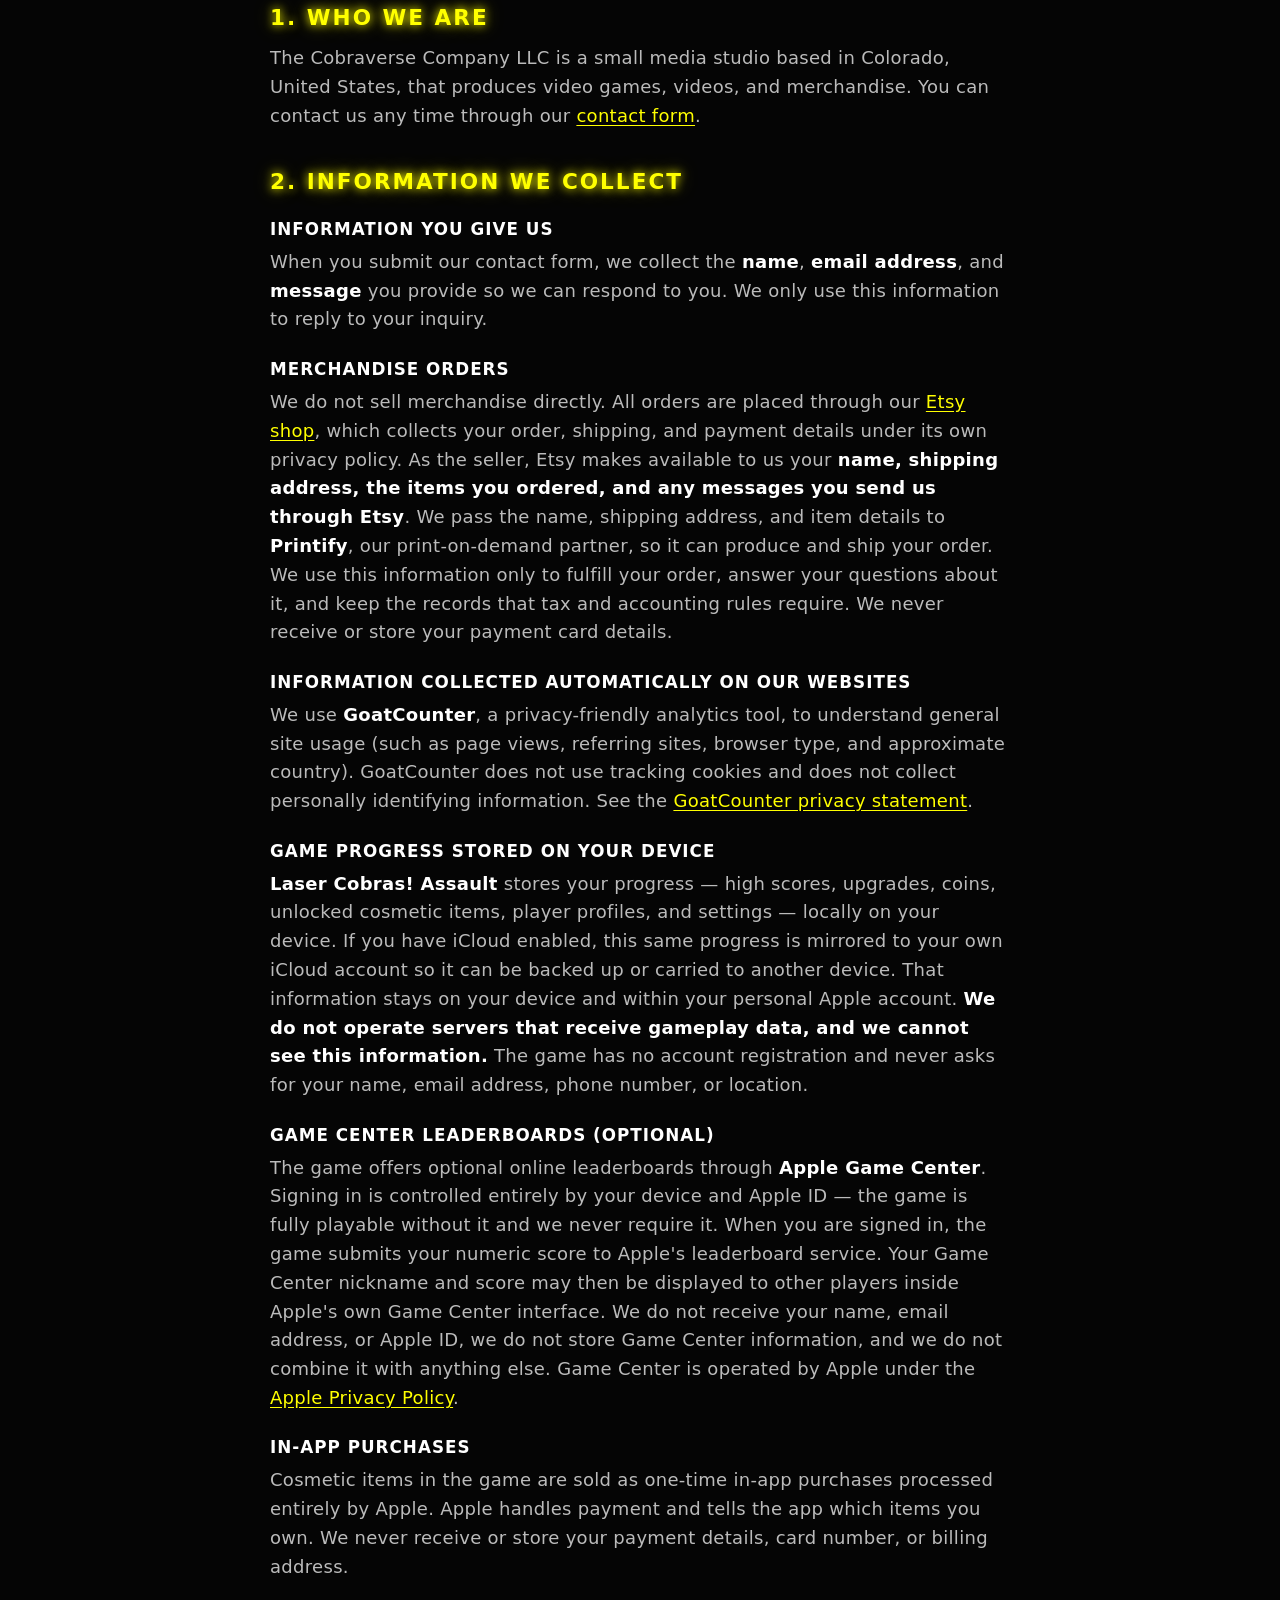
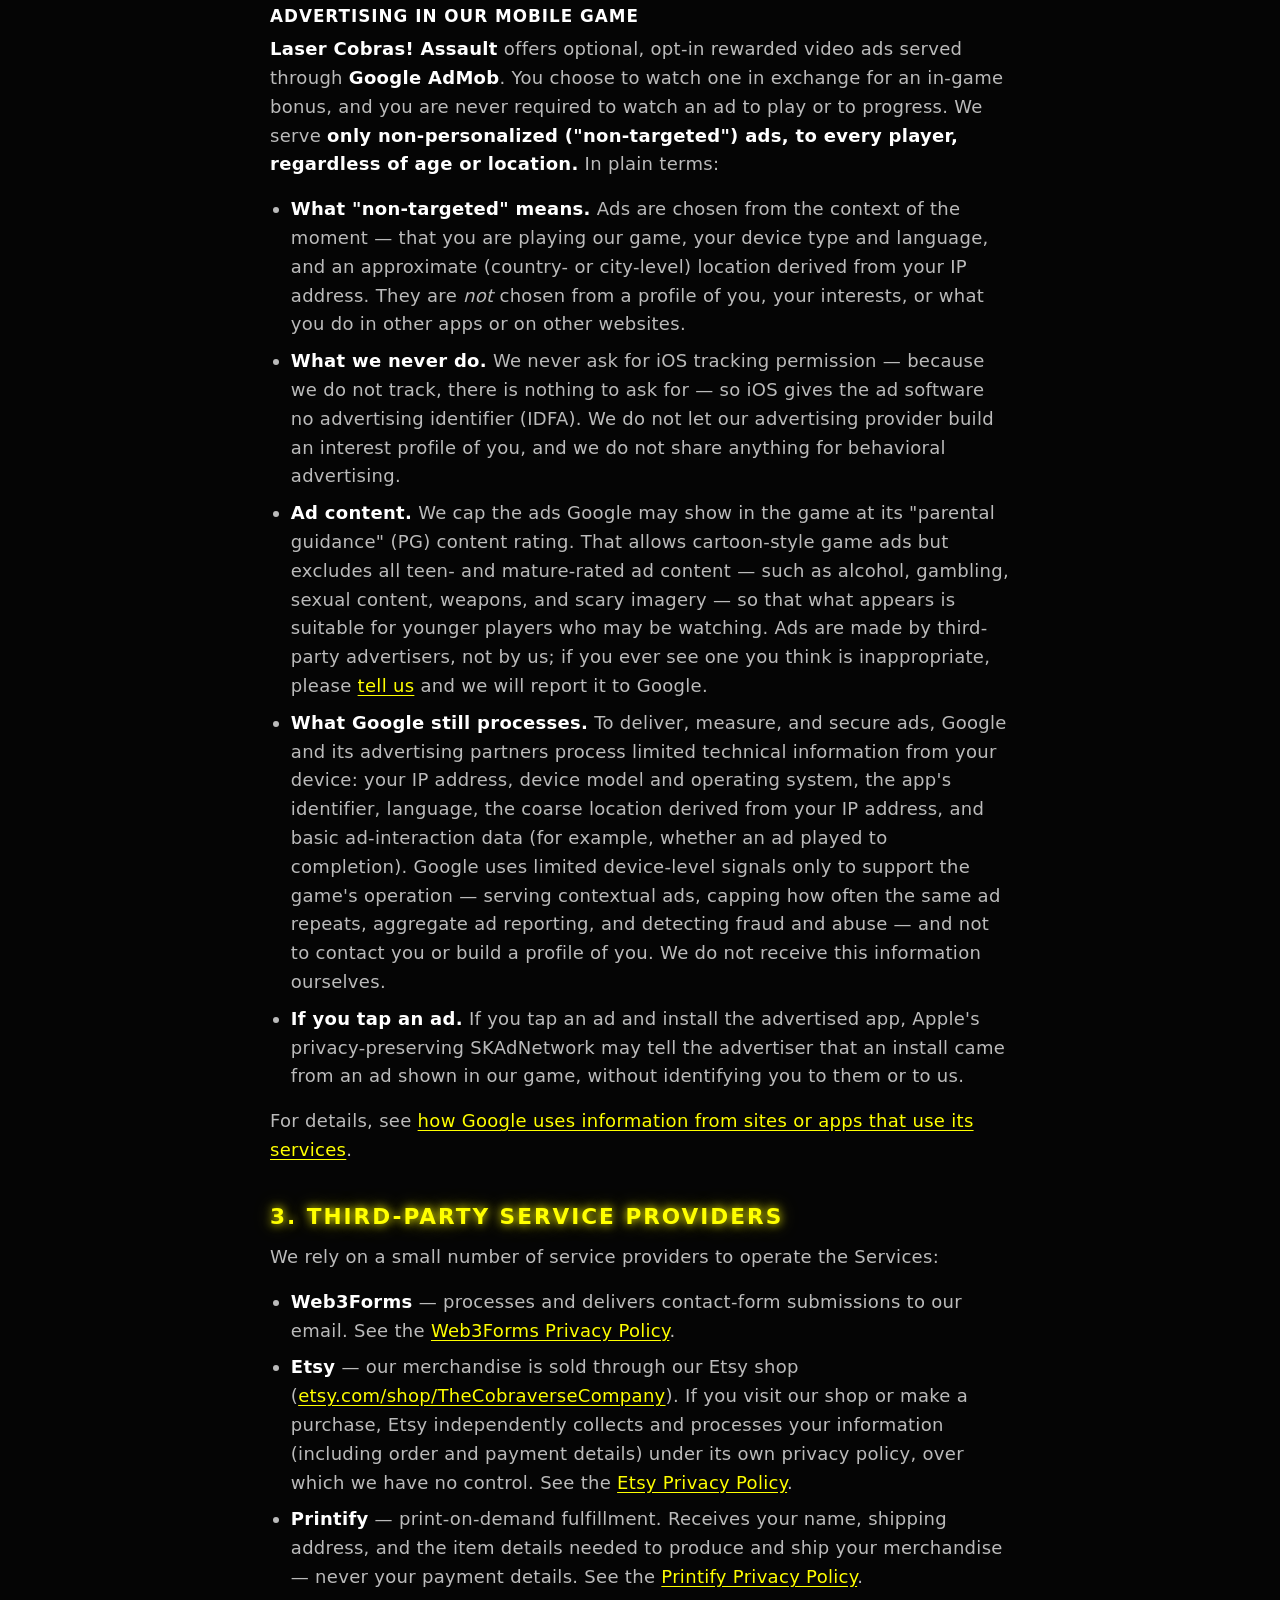
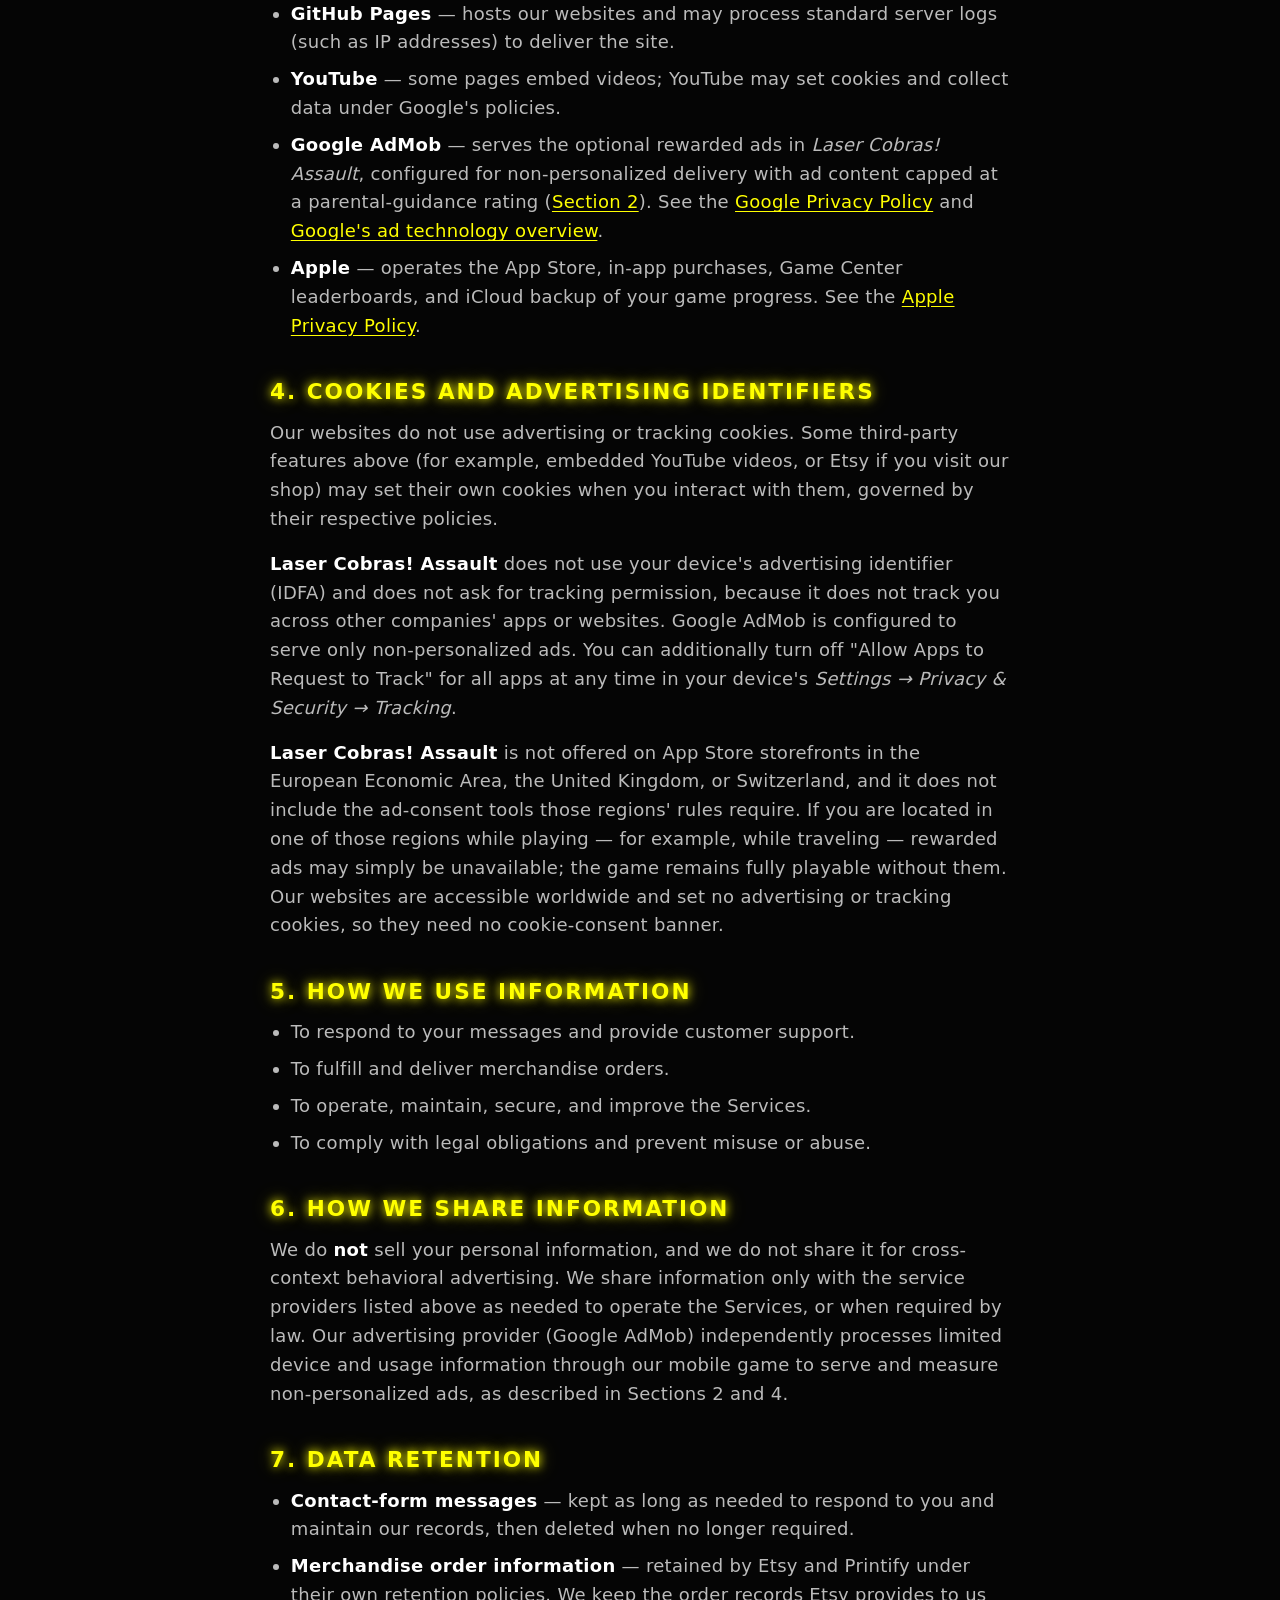
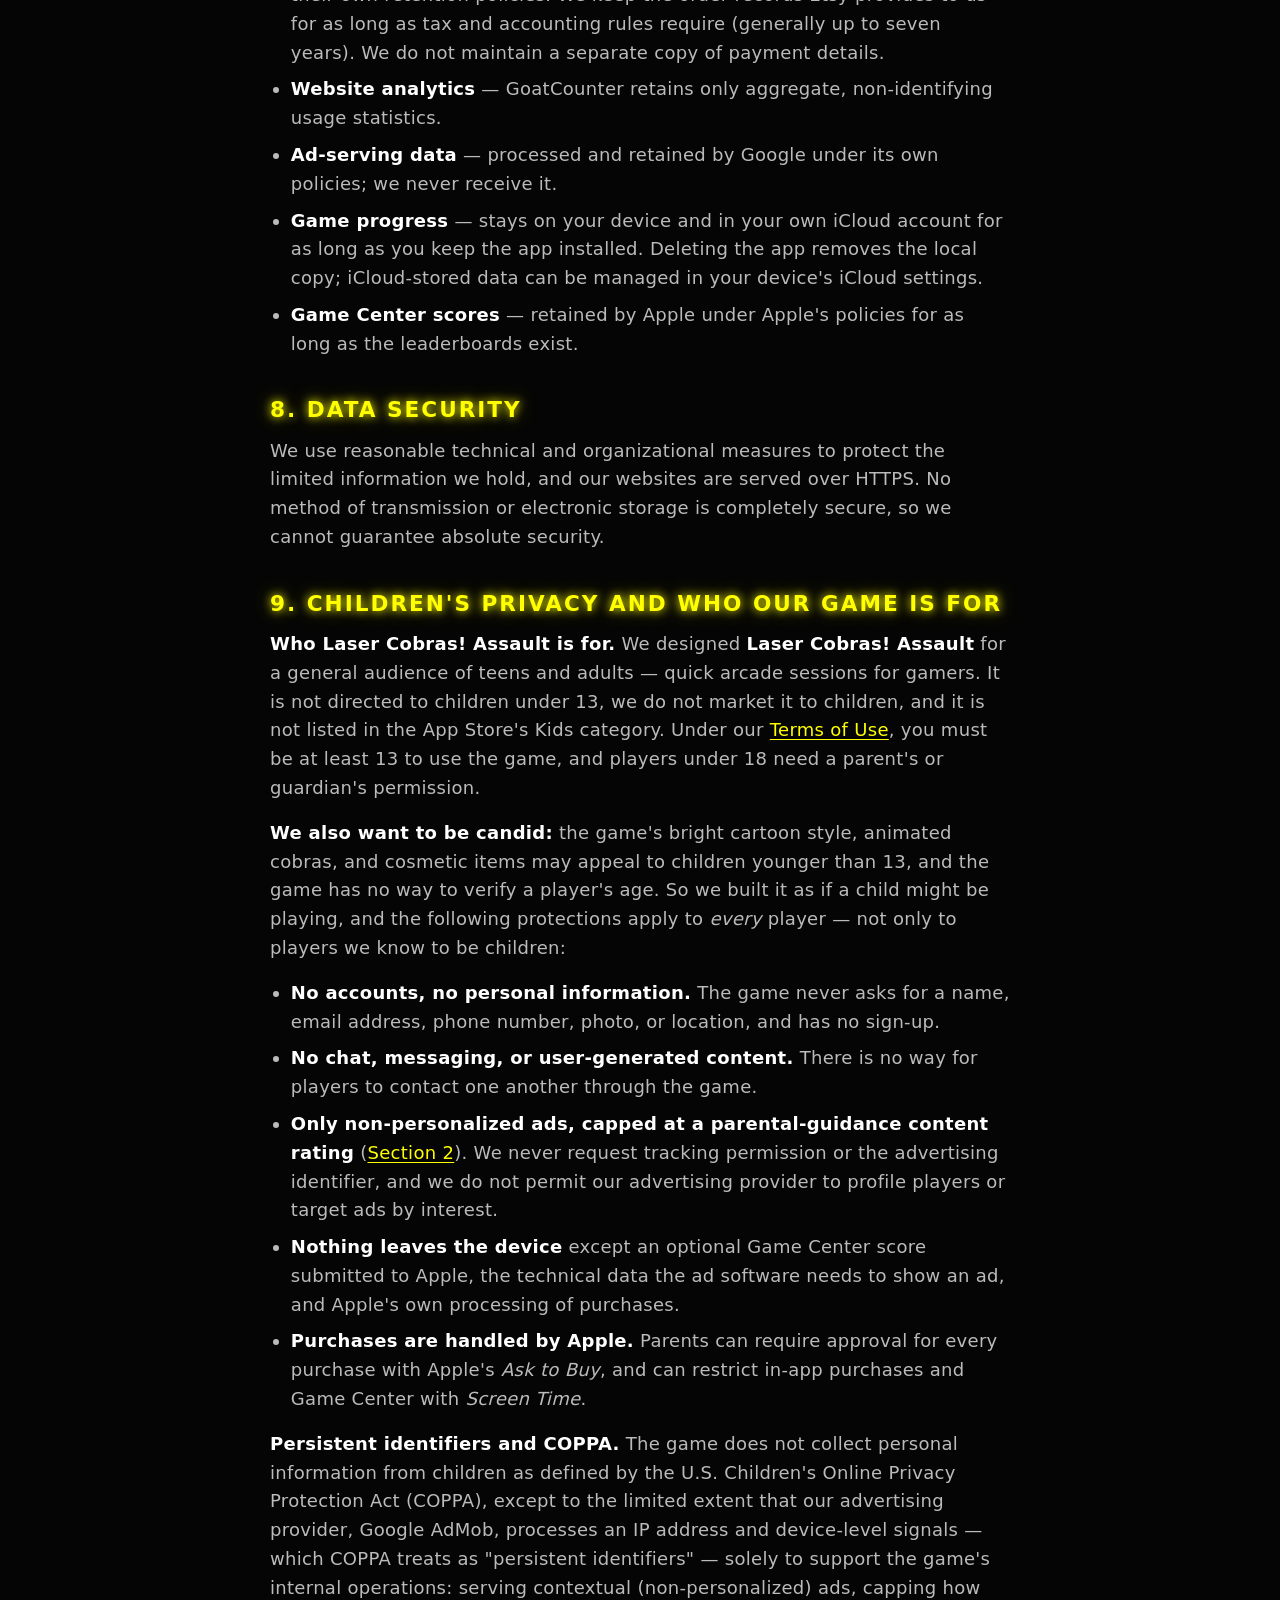
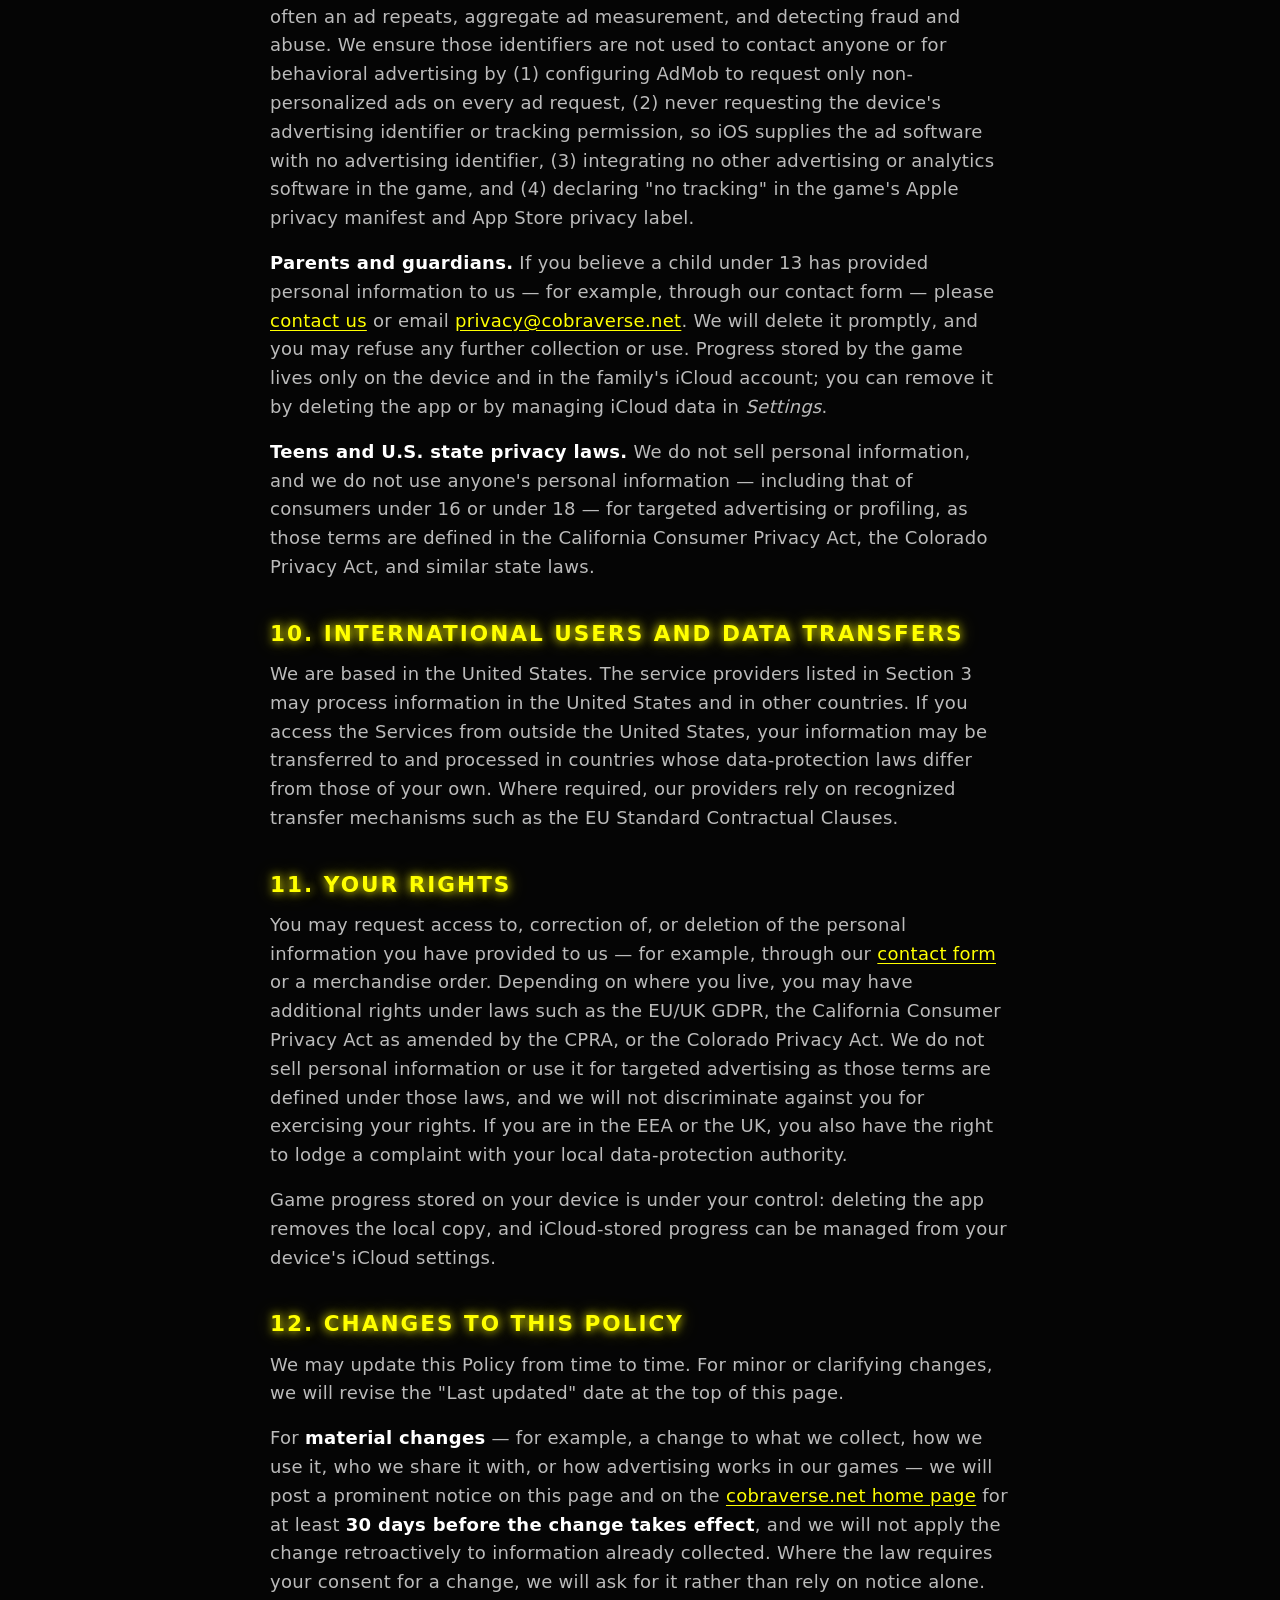
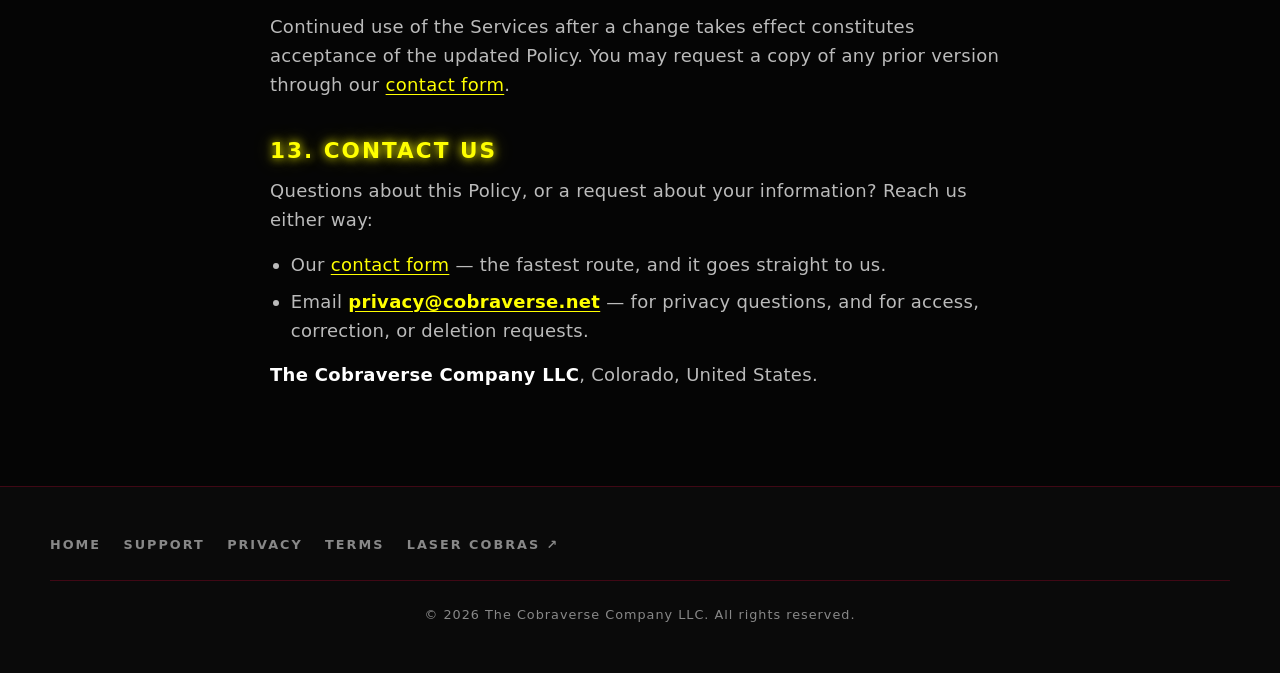
==== commit e9dcd44a: "Publish privacy@cobraverse.net alongside the contact form Adds a second, durable contact channel to " ====
--- a/privacy.html
+++ b/privacy.html
@@ -68,7 +68,8 @@
         <li><strong>The only thing you send us directly</strong> is whatever you
           type into our contact form.</li>
         <li><strong>Want your data corrected or deleted?</strong> Ask us through
-          the <a href="index.html#contact">contact form</a>.</li>
+          the <a href="index.html#contact">contact form</a> or email
+          <a href="mailto:privacy@cobraverse.net">privacy@cobraverse.net</a>.</li>
       </ul>
       <p>This summary is for convenience only — the full Policy below is what governs.</p>
     </div>
@@ -372,7 +373,8 @@
     <p>
       <strong>Parents and guardians.</strong> If you believe a child under 13 has
       provided personal information to us — for example, through our contact form
-      — please <a href="index.html#contact">contact us</a>. We will delete it
+      — please <a href="index.html#contact">contact us</a> or email
+      <a href="mailto:privacy@cobraverse.net">privacy@cobraverse.net</a>. We will delete it
       promptly, and you may refuse any further collection or use. Progress stored
       by the game lives only on the device and in the family's iCloud account;
       you can remove it by deleting the app or by managing iCloud data in
@@ -439,7 +441,16 @@
     <h2 id="contact-us">13. Contact us</h2>
     <p>
       Questions about this Policy, or a request about your information? Reach us
-      through our <a href="index.html#contact">contact form</a>.
+      either way:
+    </p>
+    <ul>
+      <li>Our <a href="index.html#contact">contact form</a> — the fastest route,
+        and it goes straight to us.</li>
+      <li>Email <strong><a href="mailto:privacy@cobraverse.net">privacy@cobraverse.net</a></strong> — for privacy
+        questions, and for access, correction, or deletion requests.</li>
+    </ul>
+    <p>
+      <strong>The Cobraverse Company LLC</strong>, Colorado, United States.
     </p>
   </main>
 
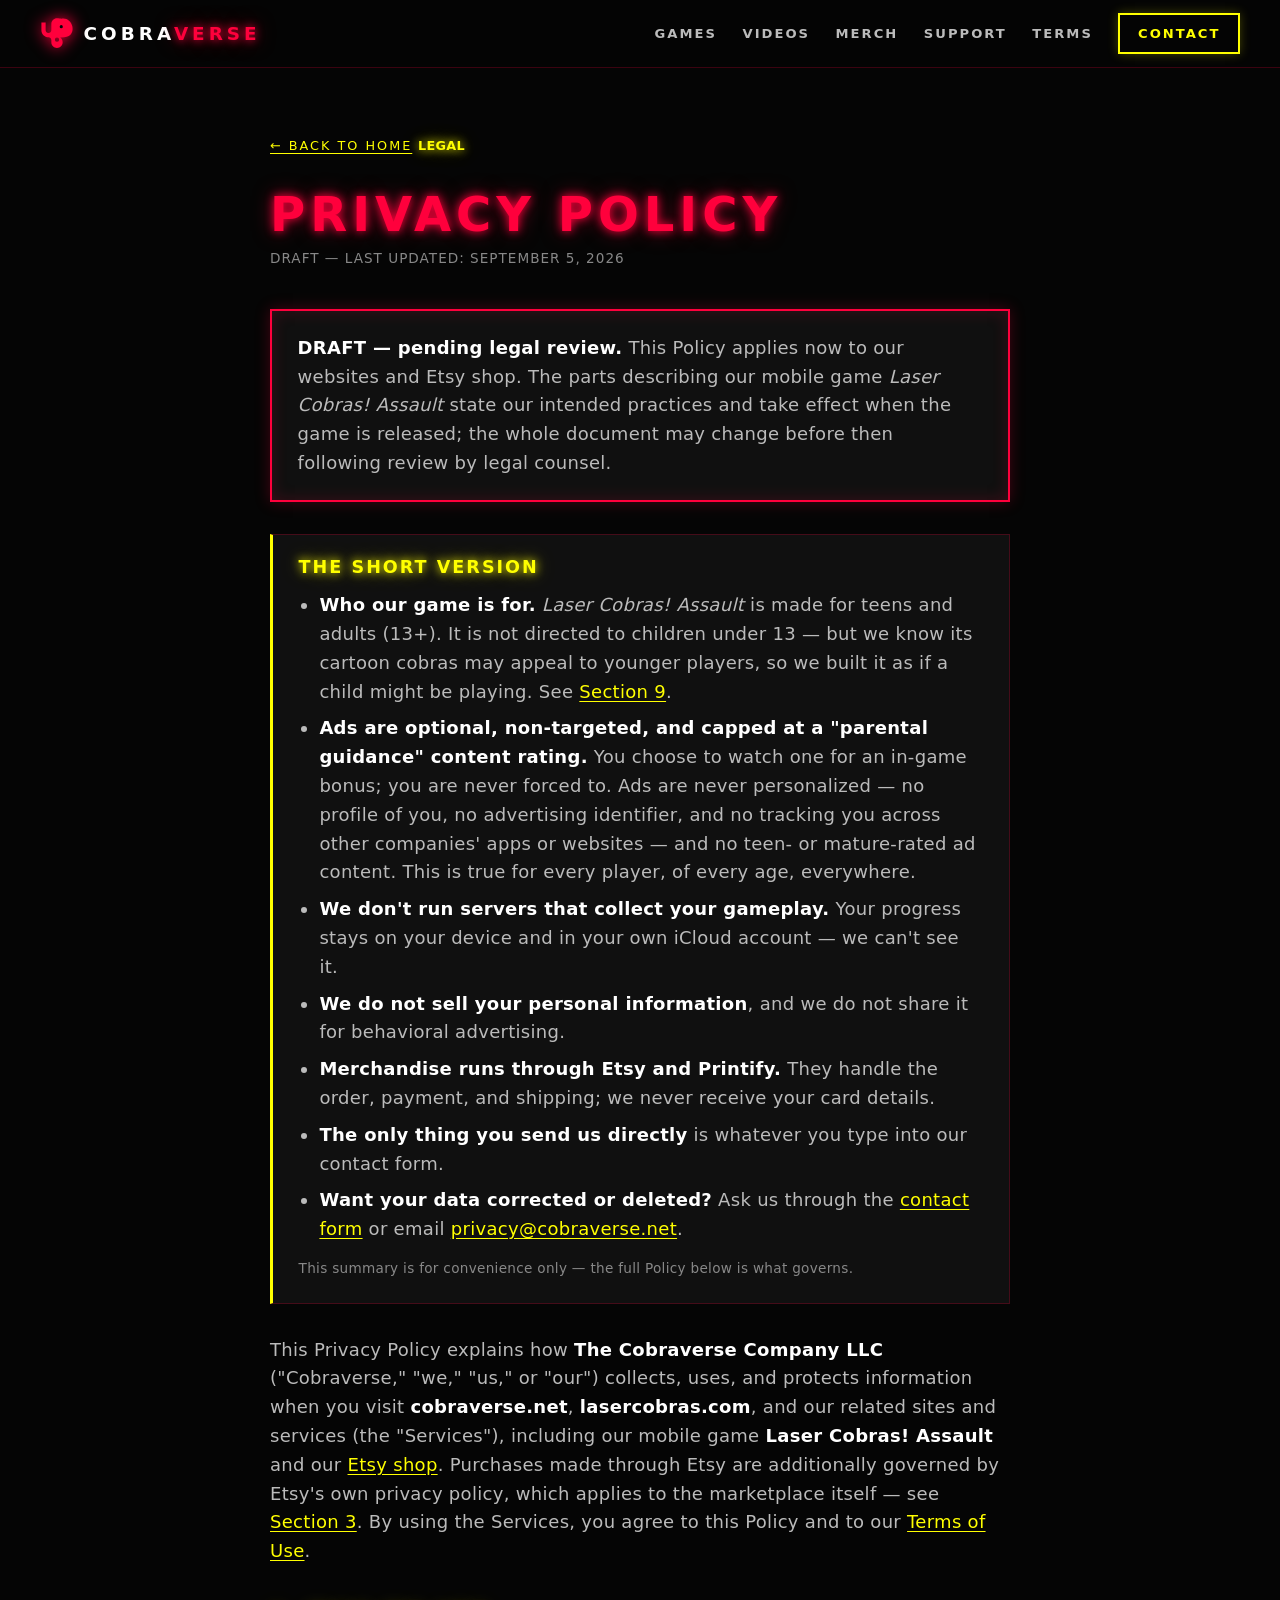
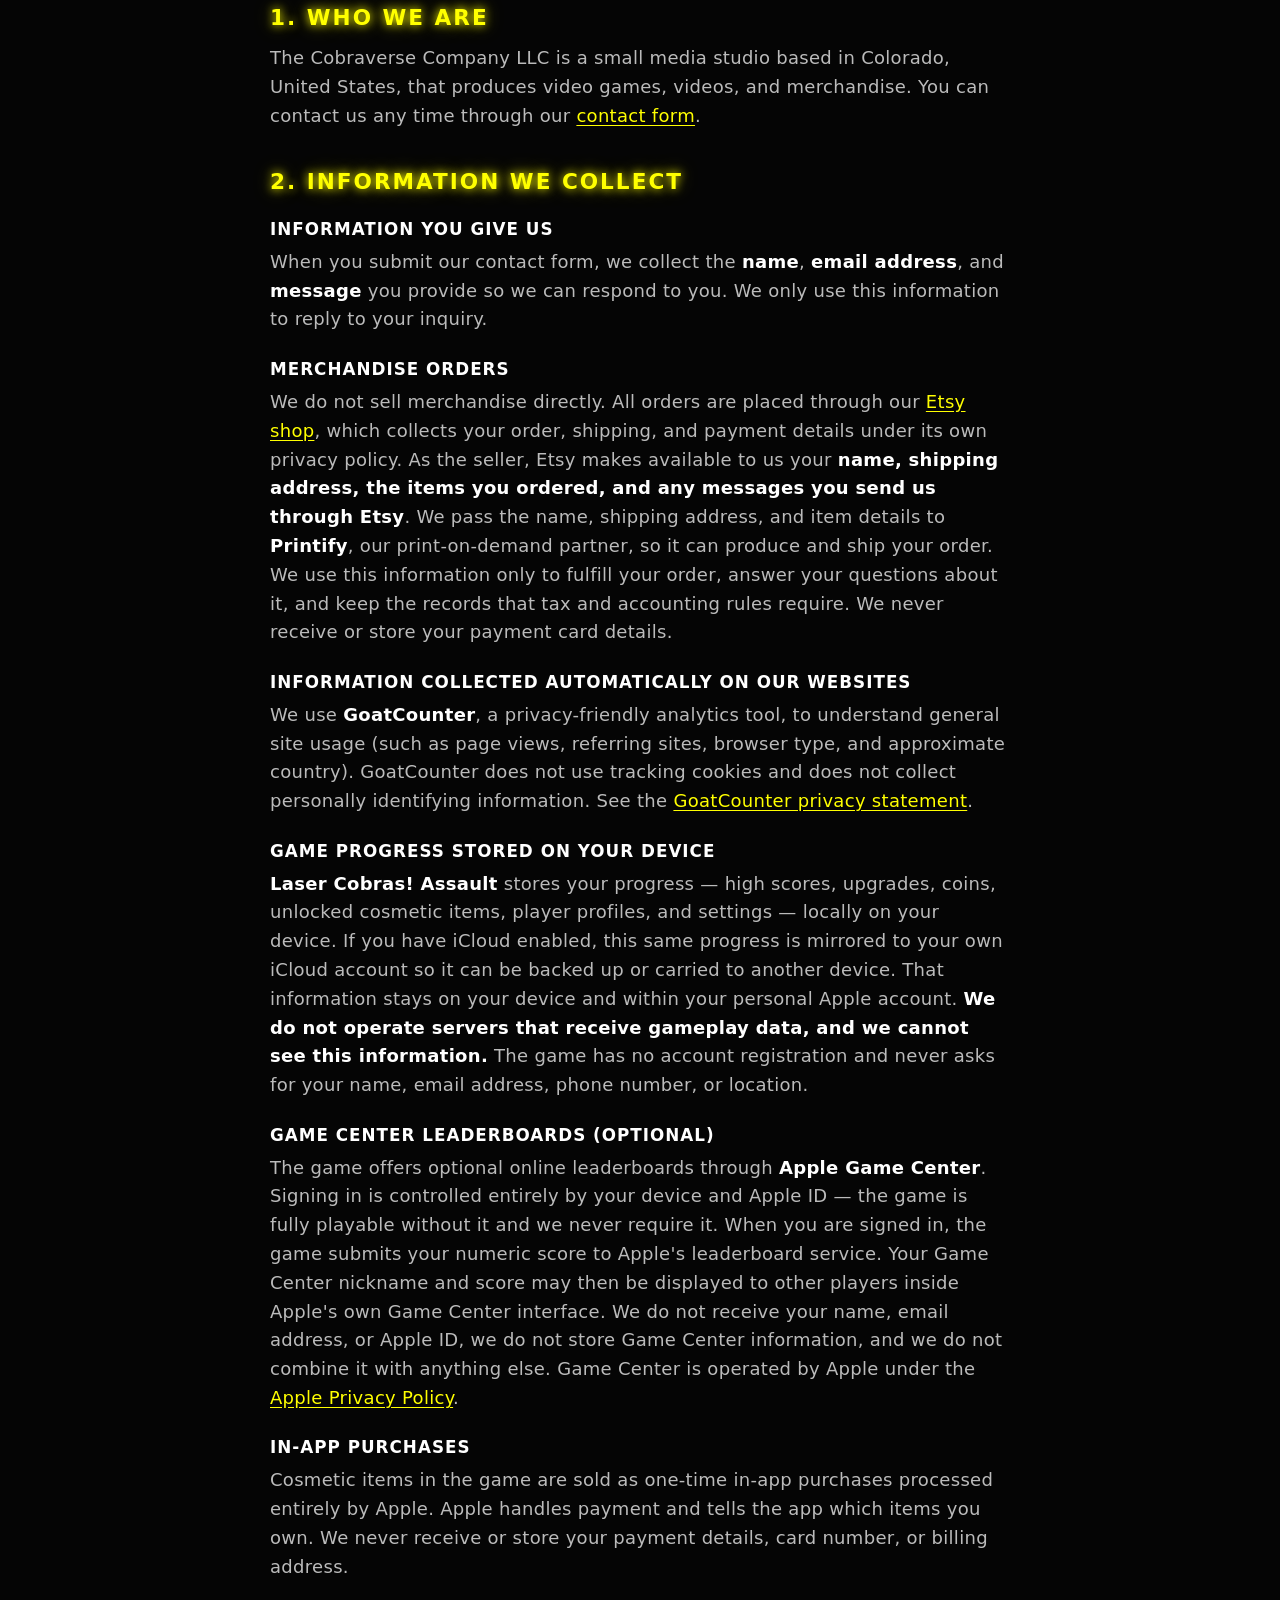
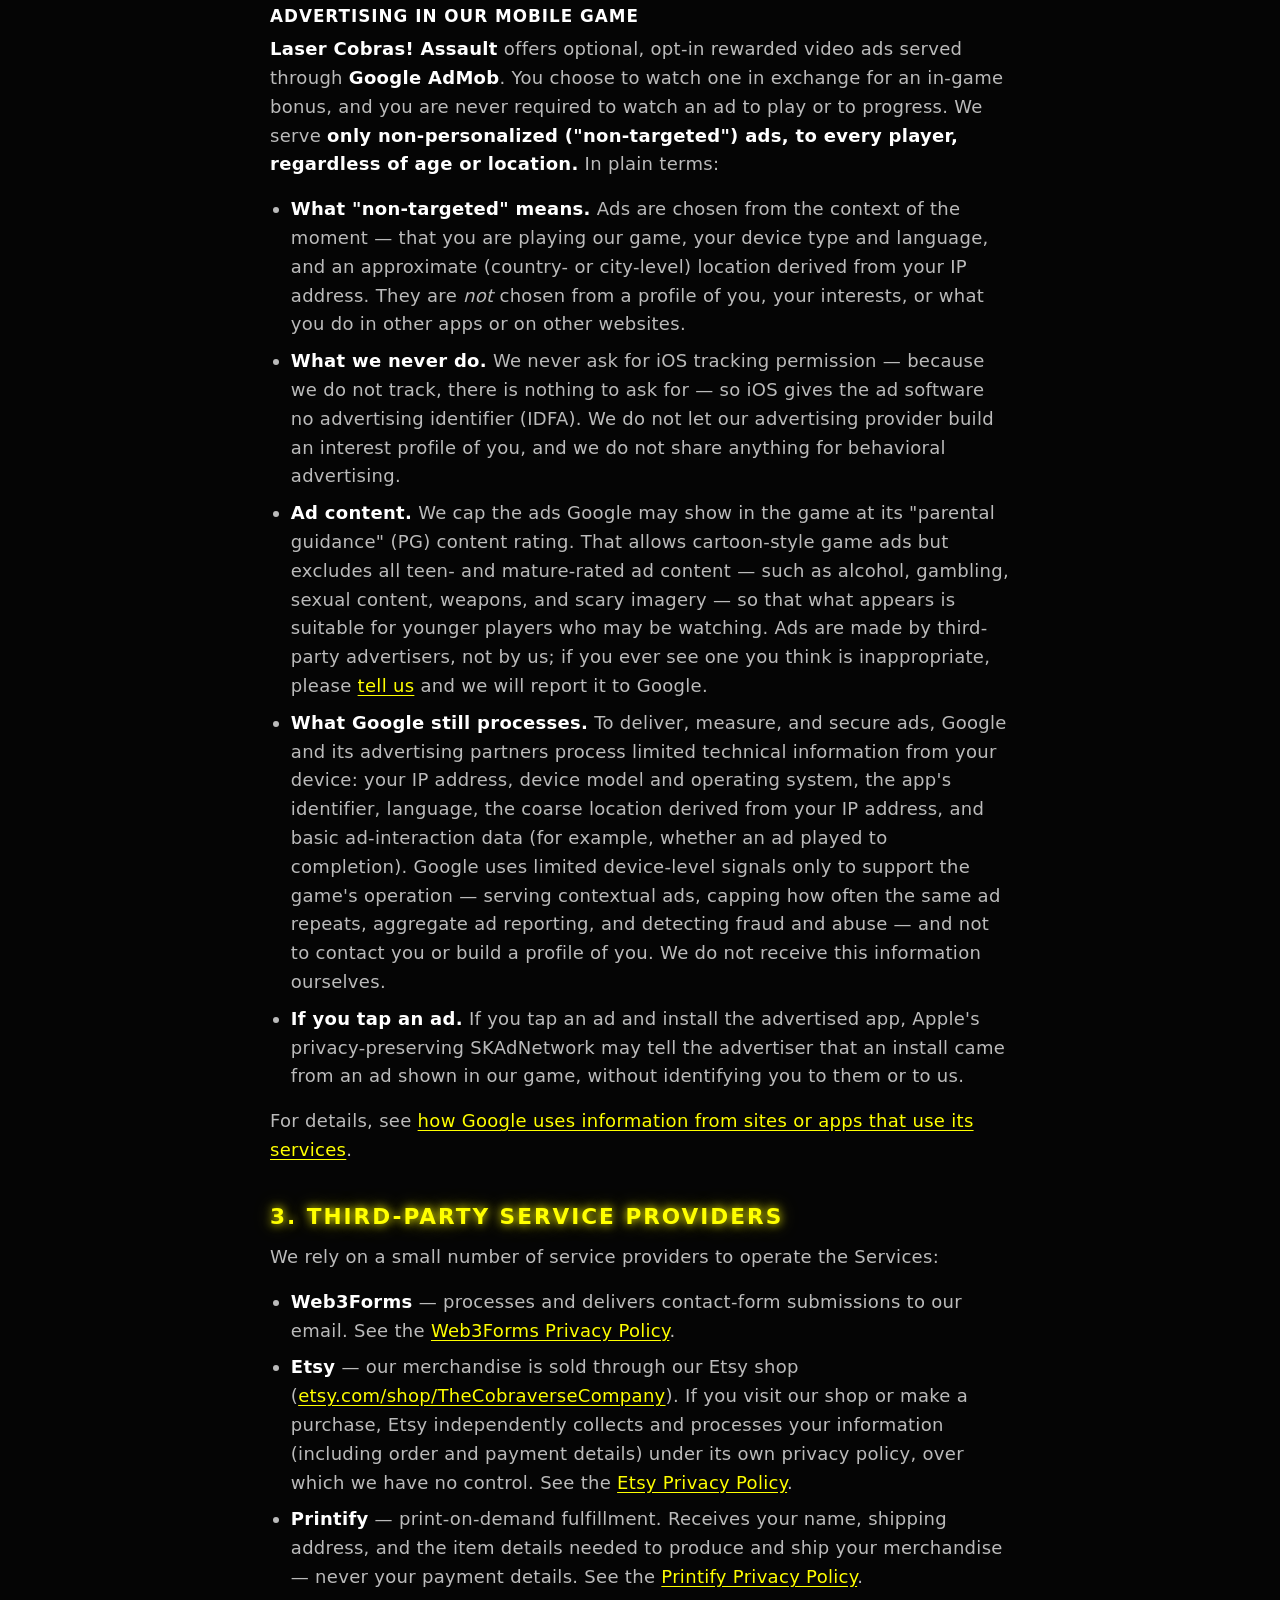
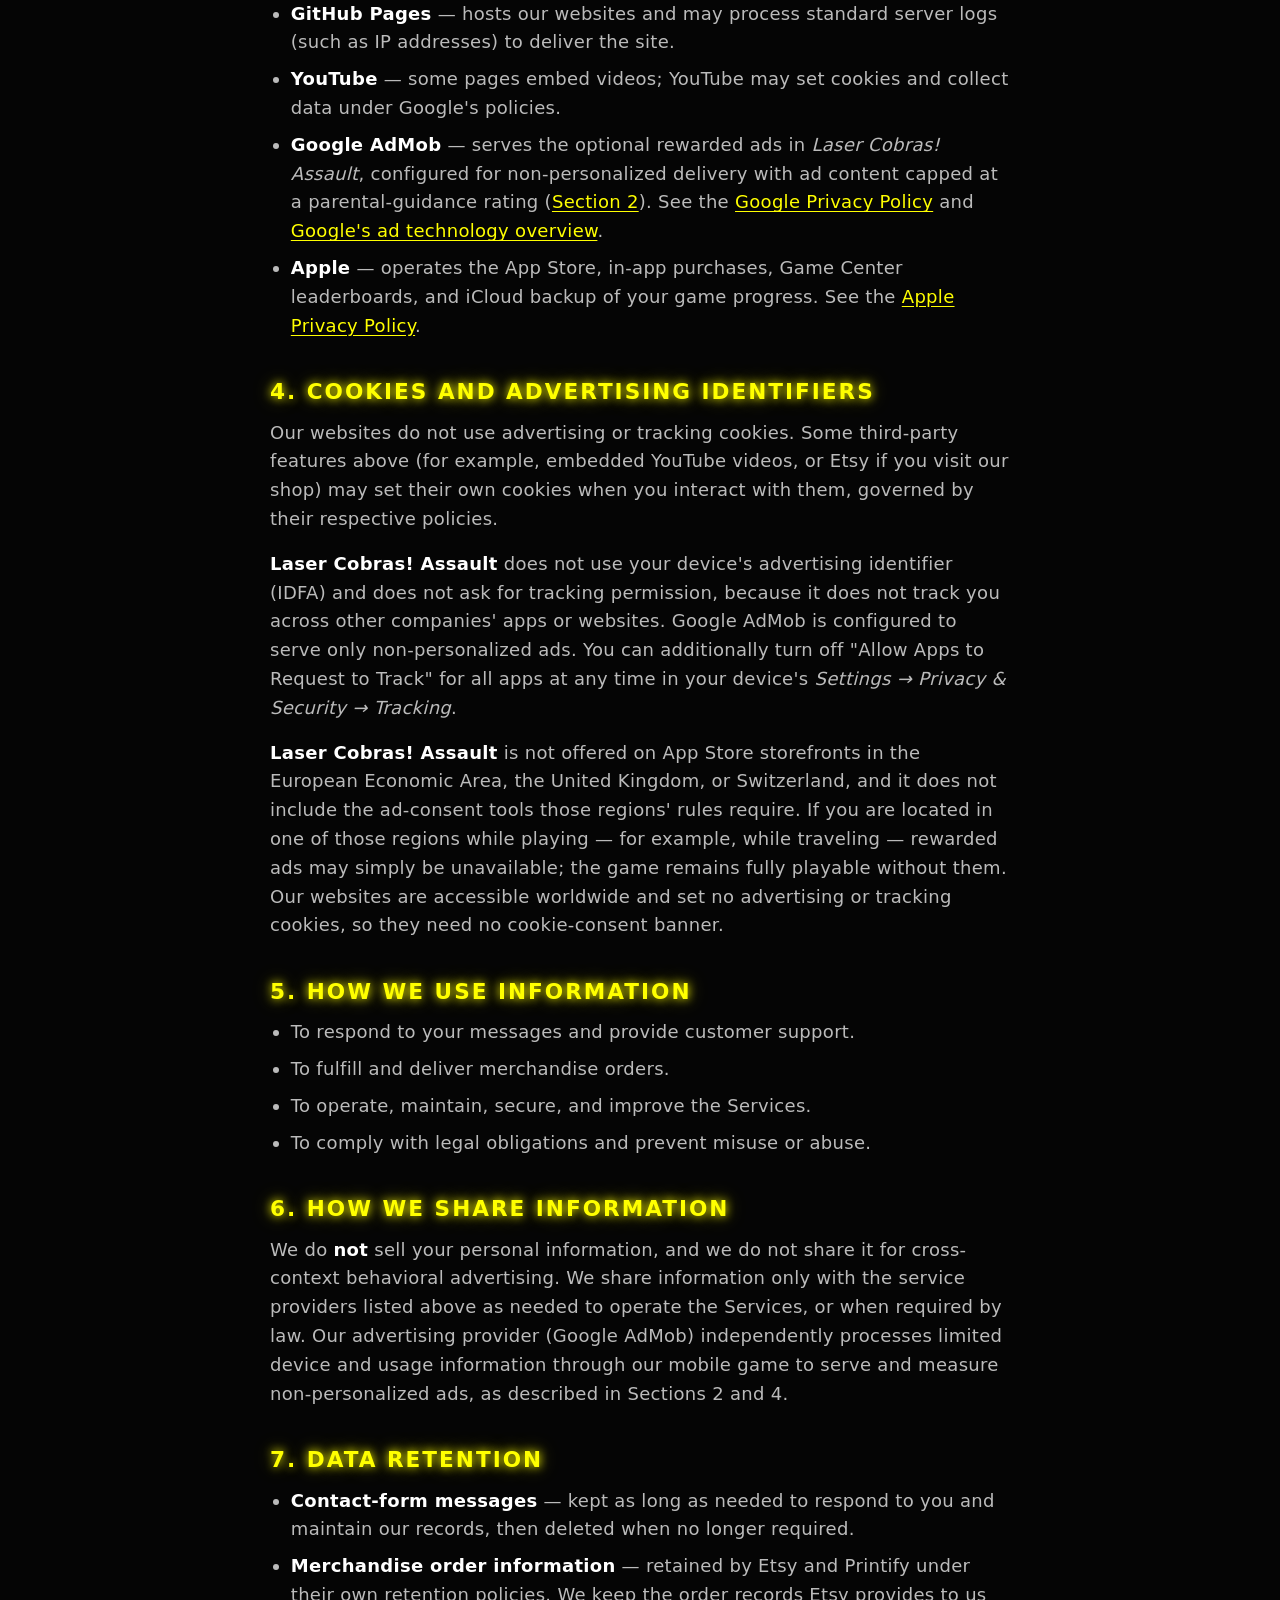
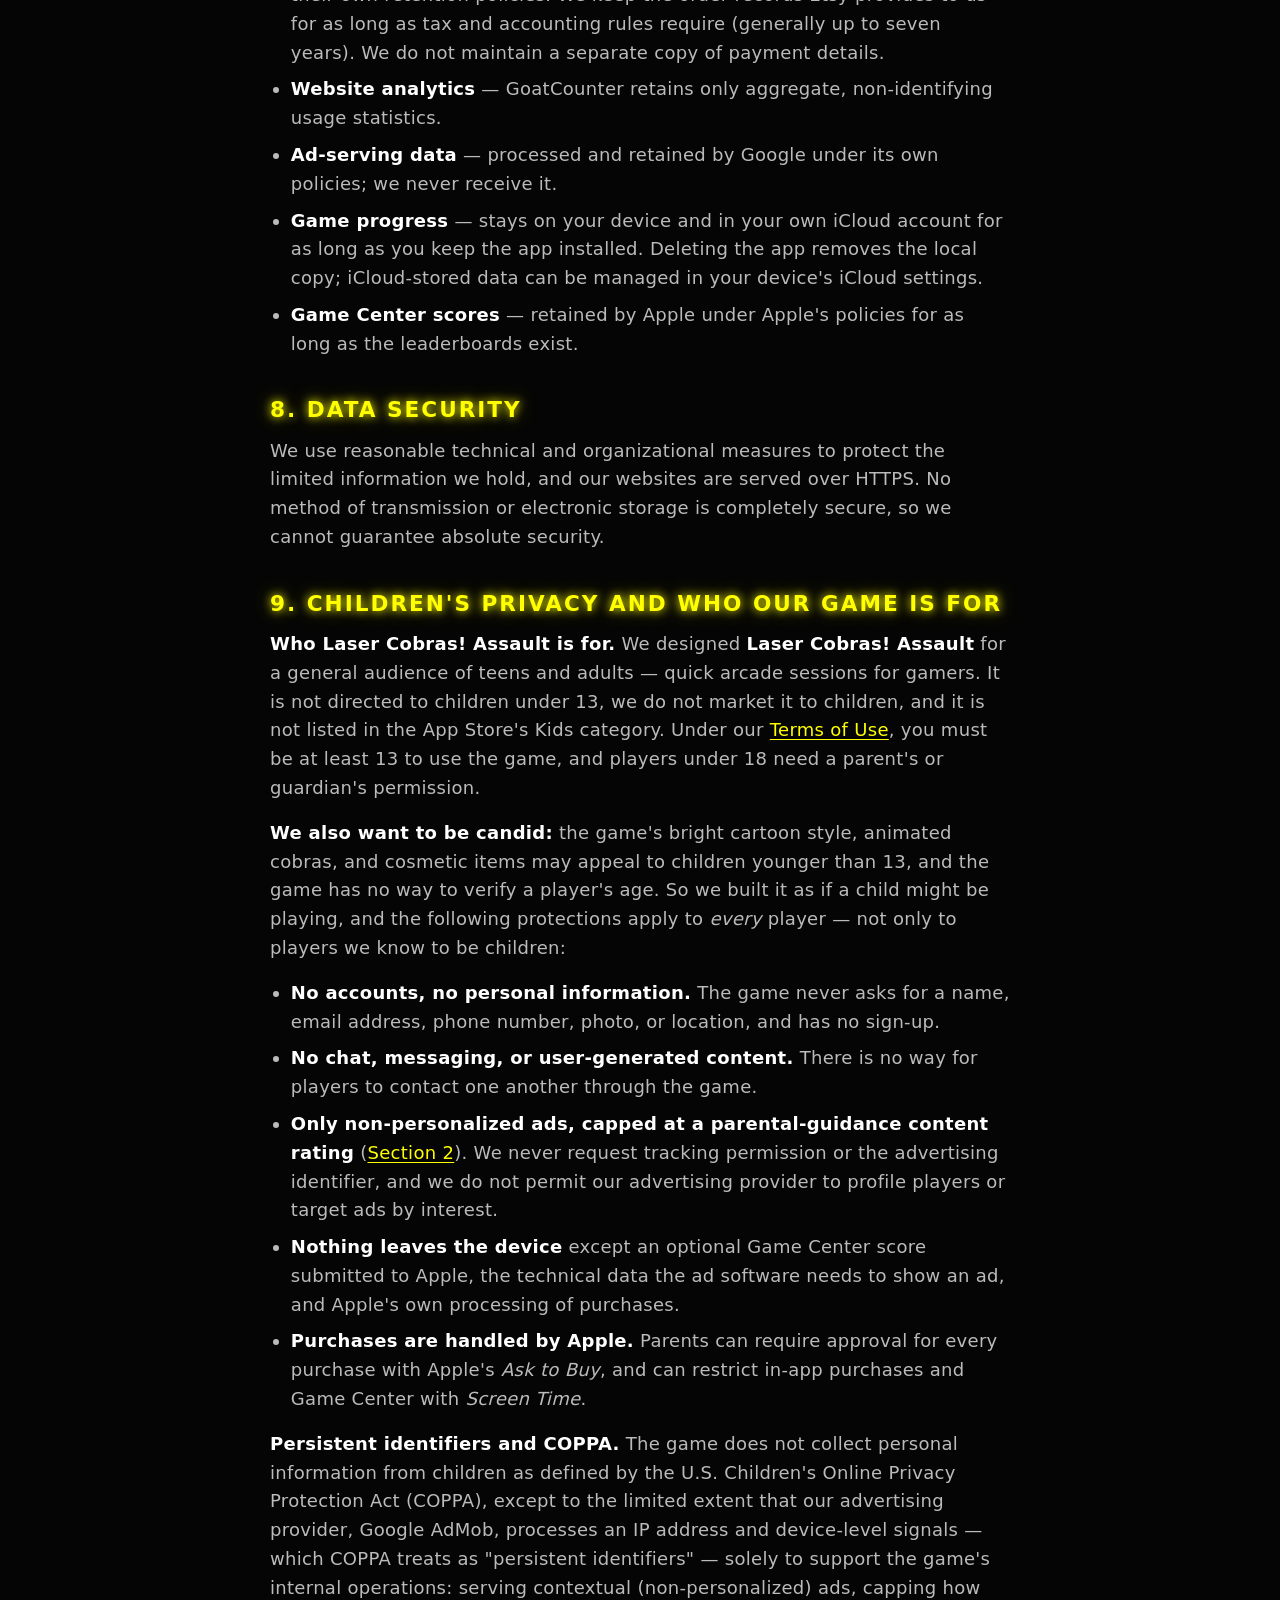
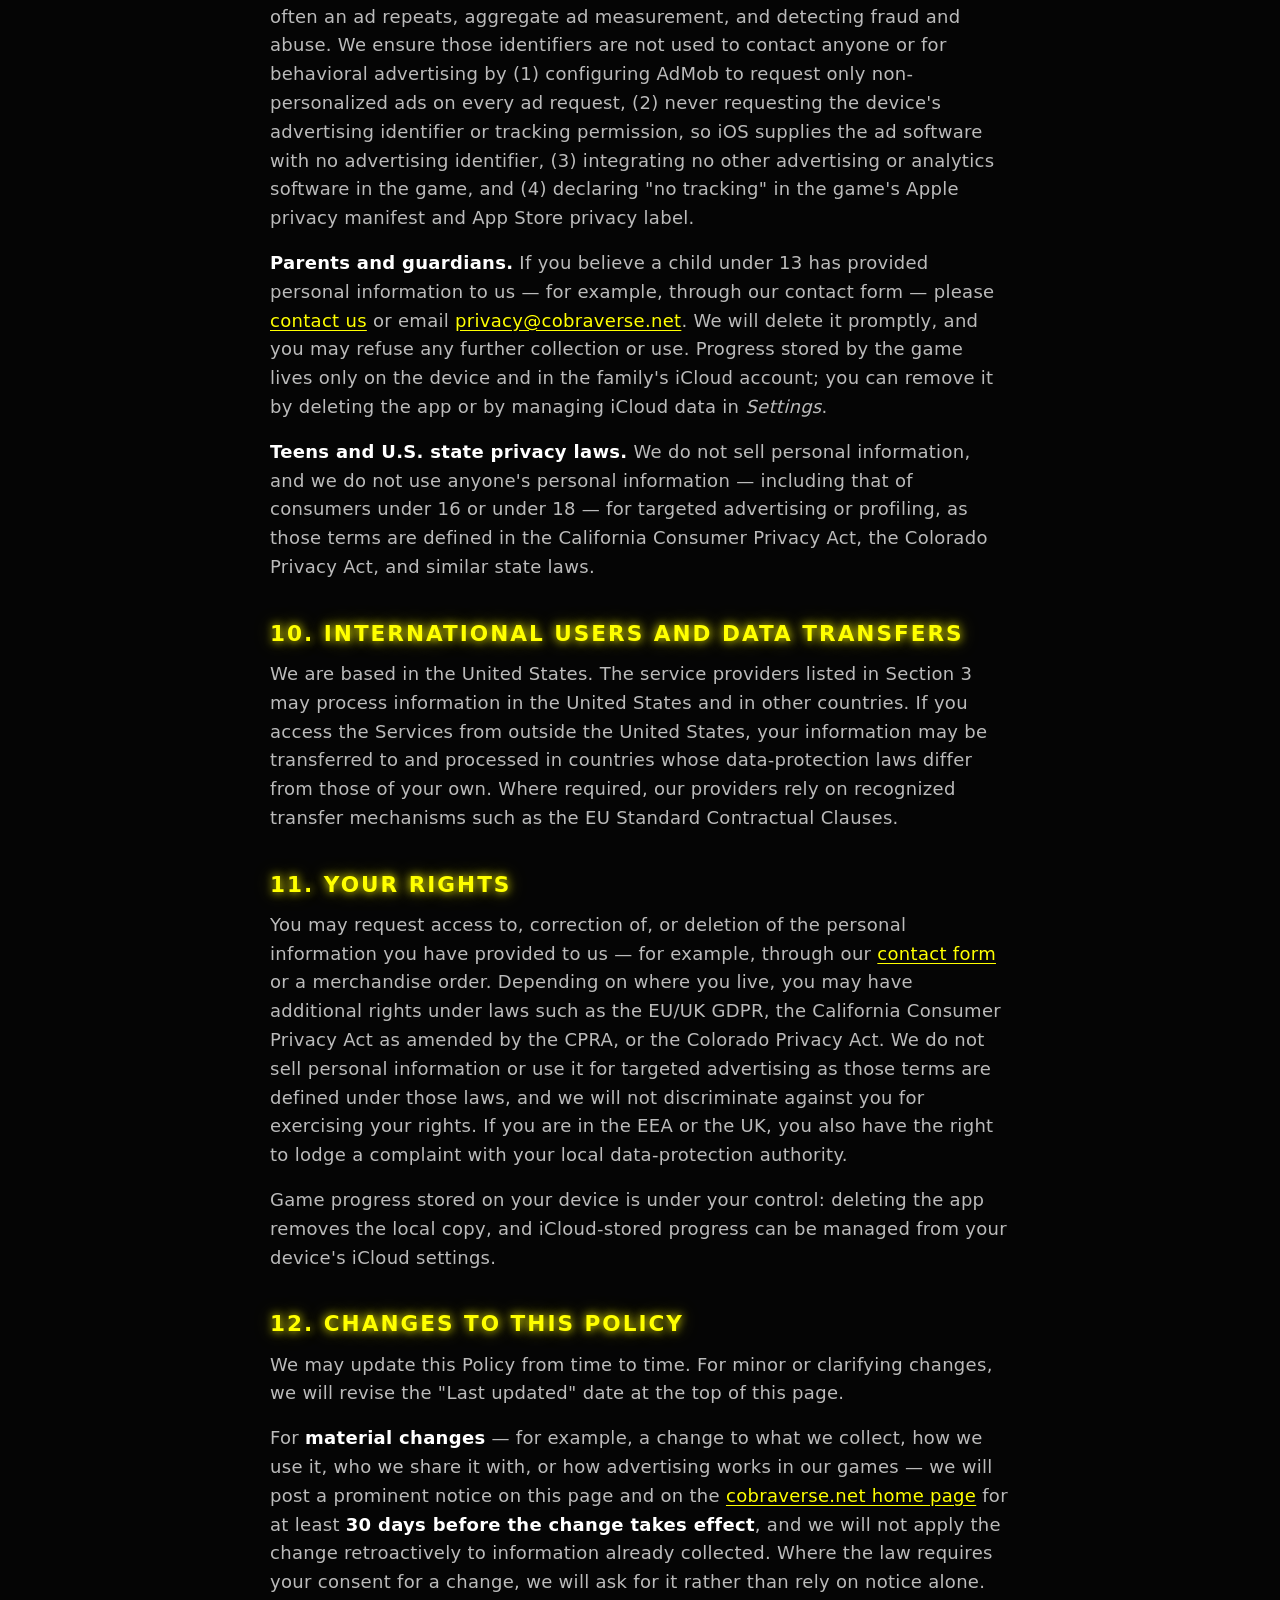
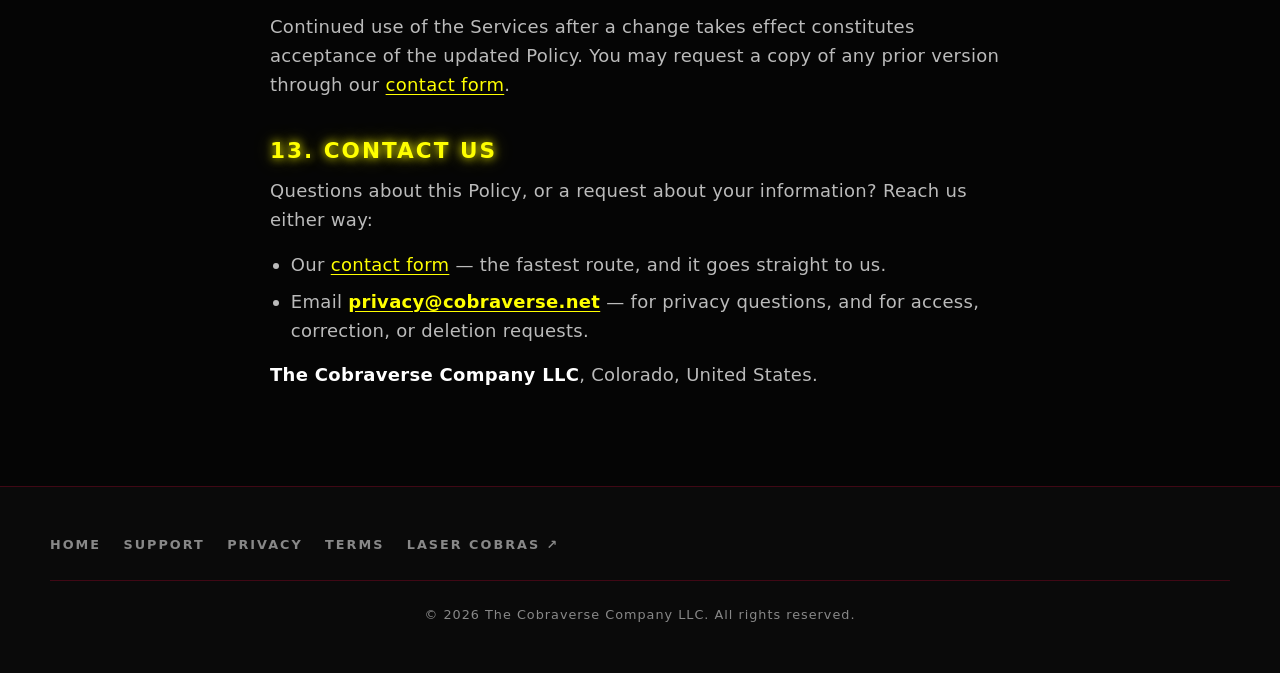
==== commit 0a9ae736: "Cross-link Privacy and Terms in the legal-page navs Co-Authored-By: Claude Opus 5 <noreply@anthropic" ====
--- a/privacy.html
+++ b/privacy.html
@@ -21,6 +21,7 @@
       <a href="index.html#videos">Videos</a>
       <a href="index.html#merch">Merch</a>
       <a href="support.html">Support</a>
+      <a href="terms.html">Terms</a>
       <a href="index.html#contact" class="nav-cta">Contact</a>
     </nav>
   </header>
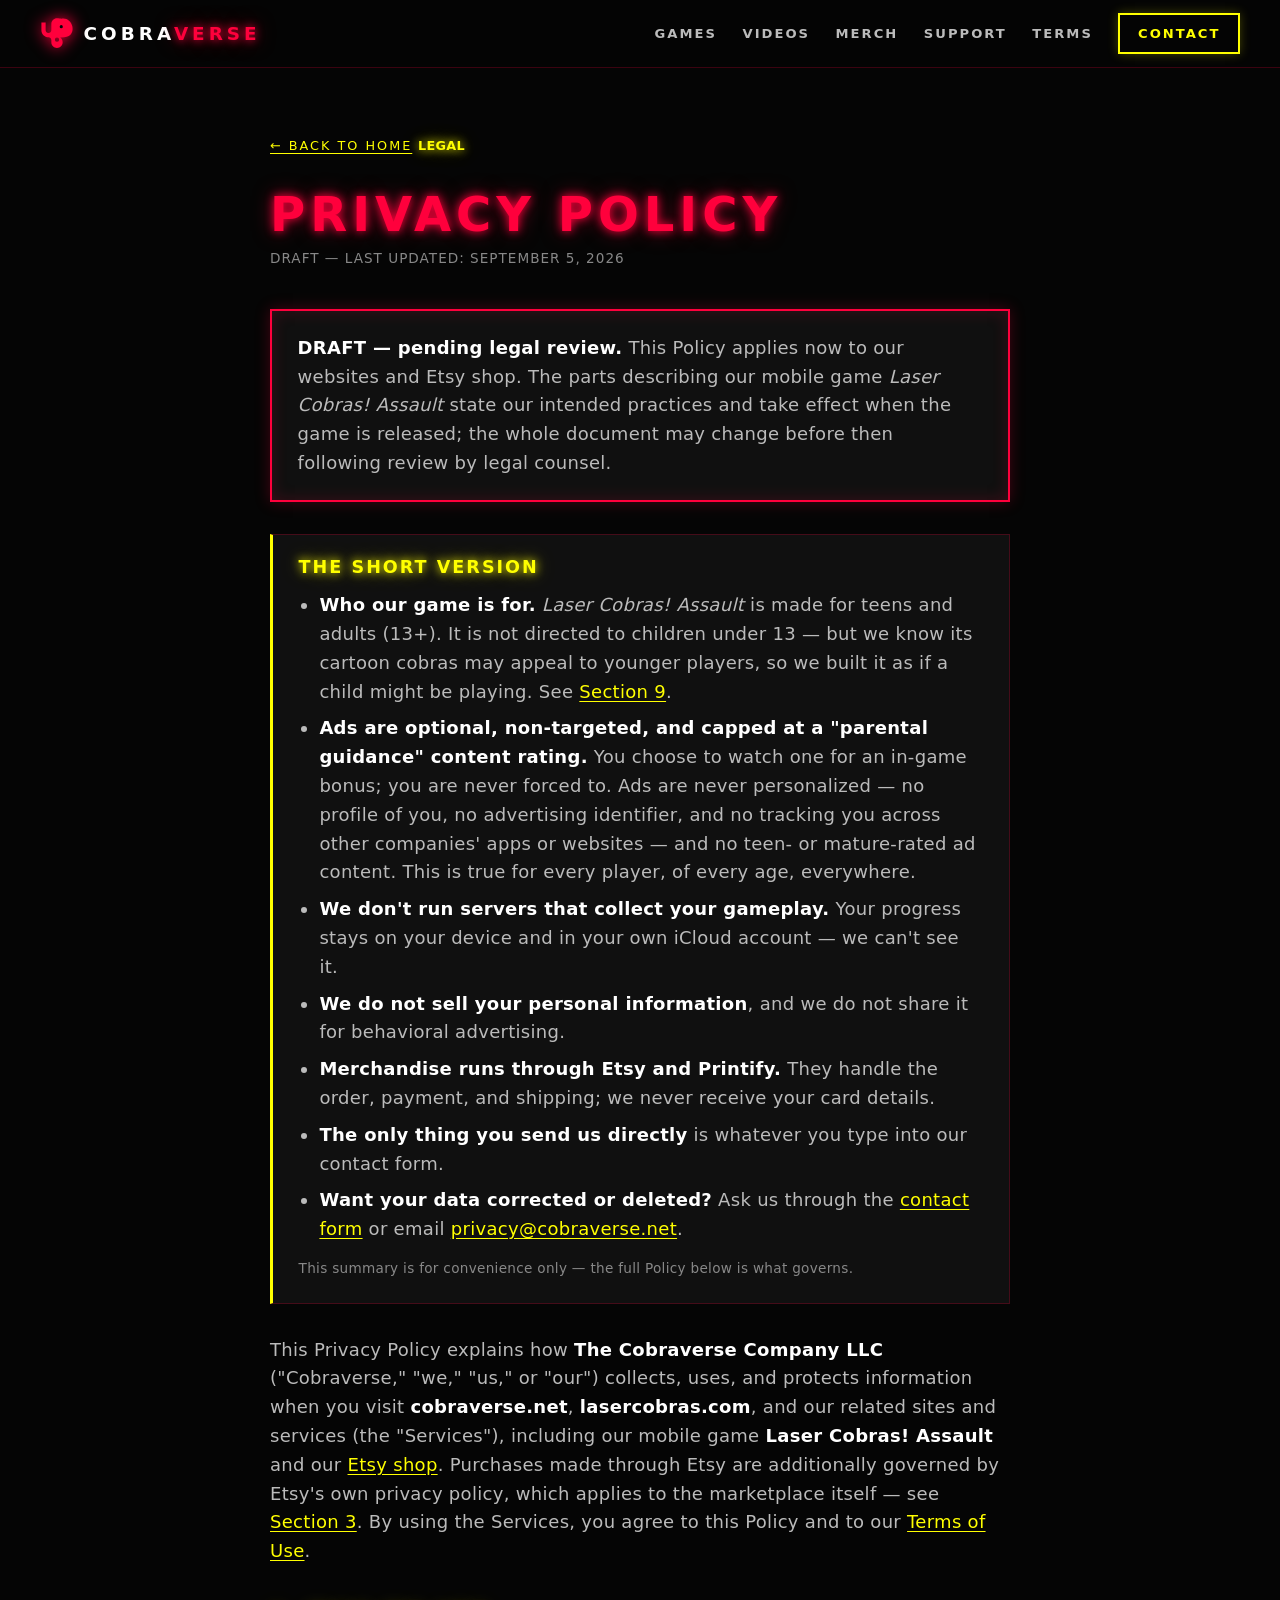
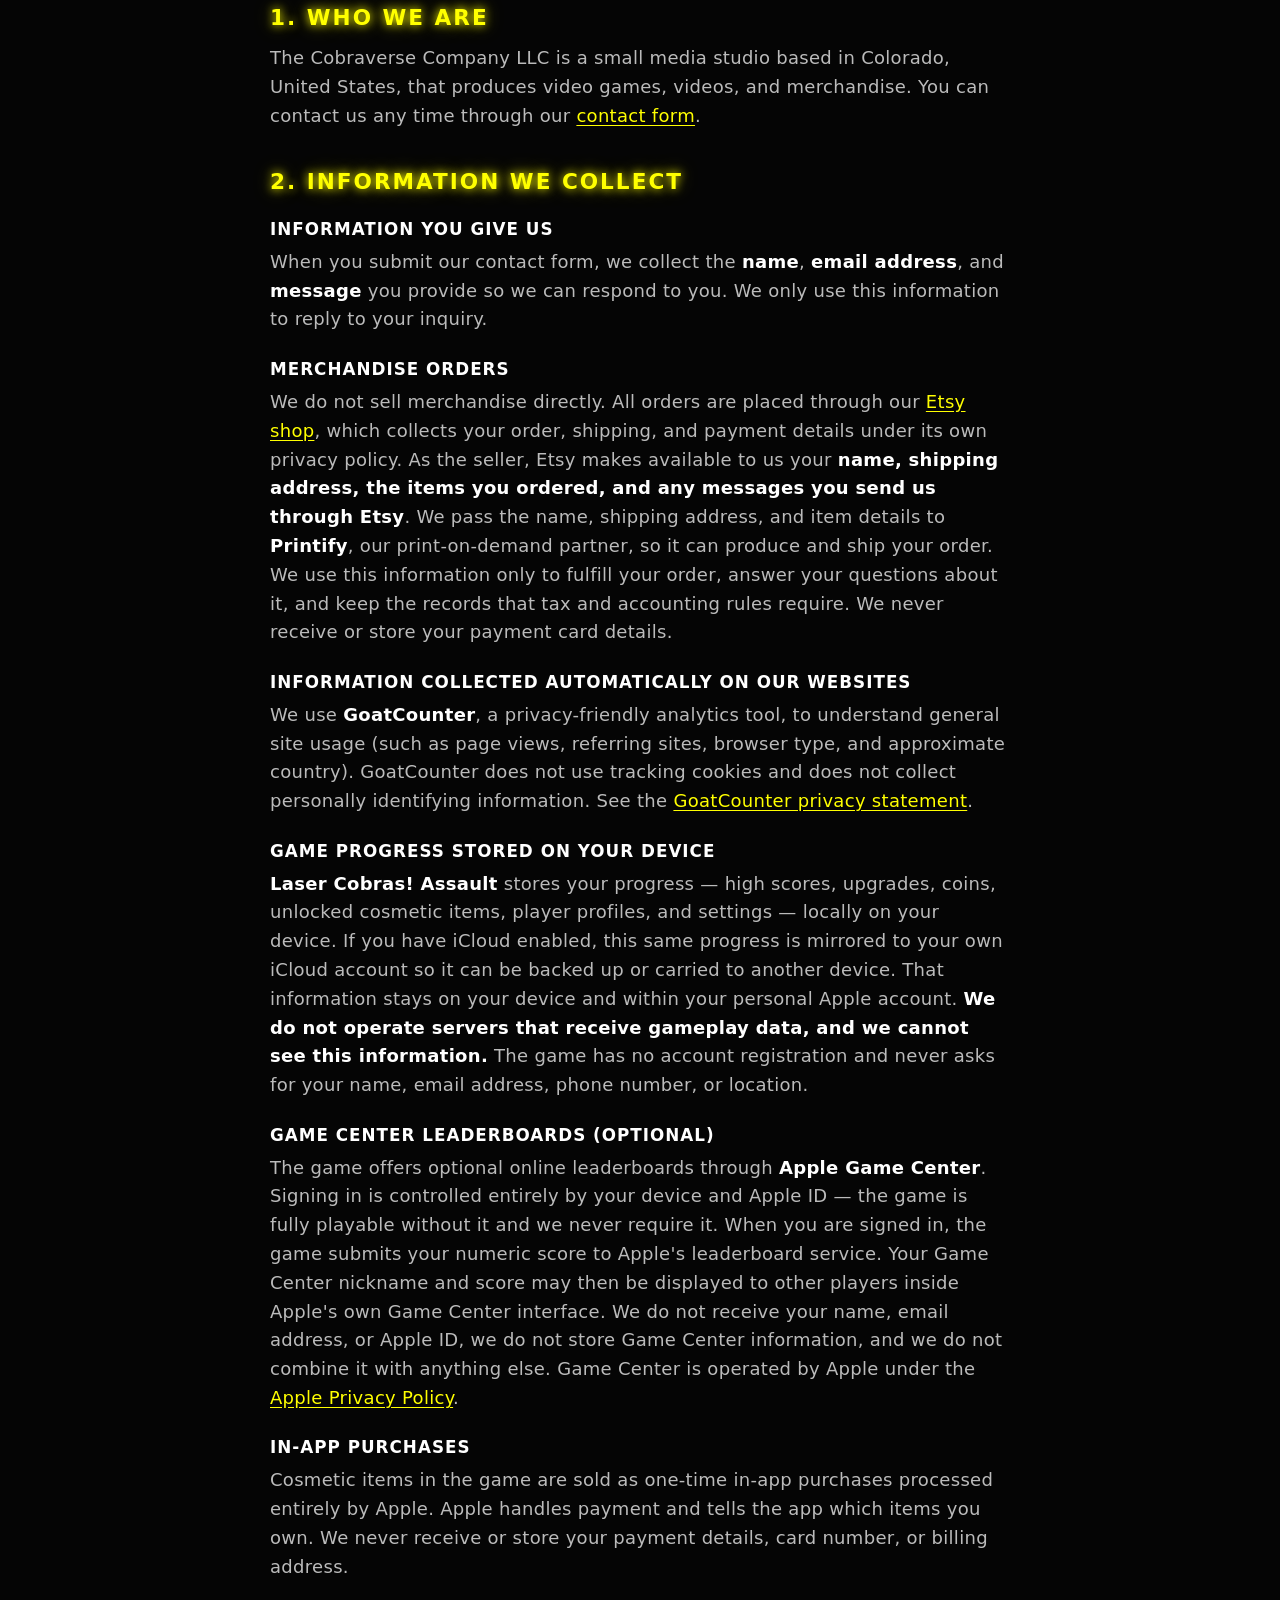
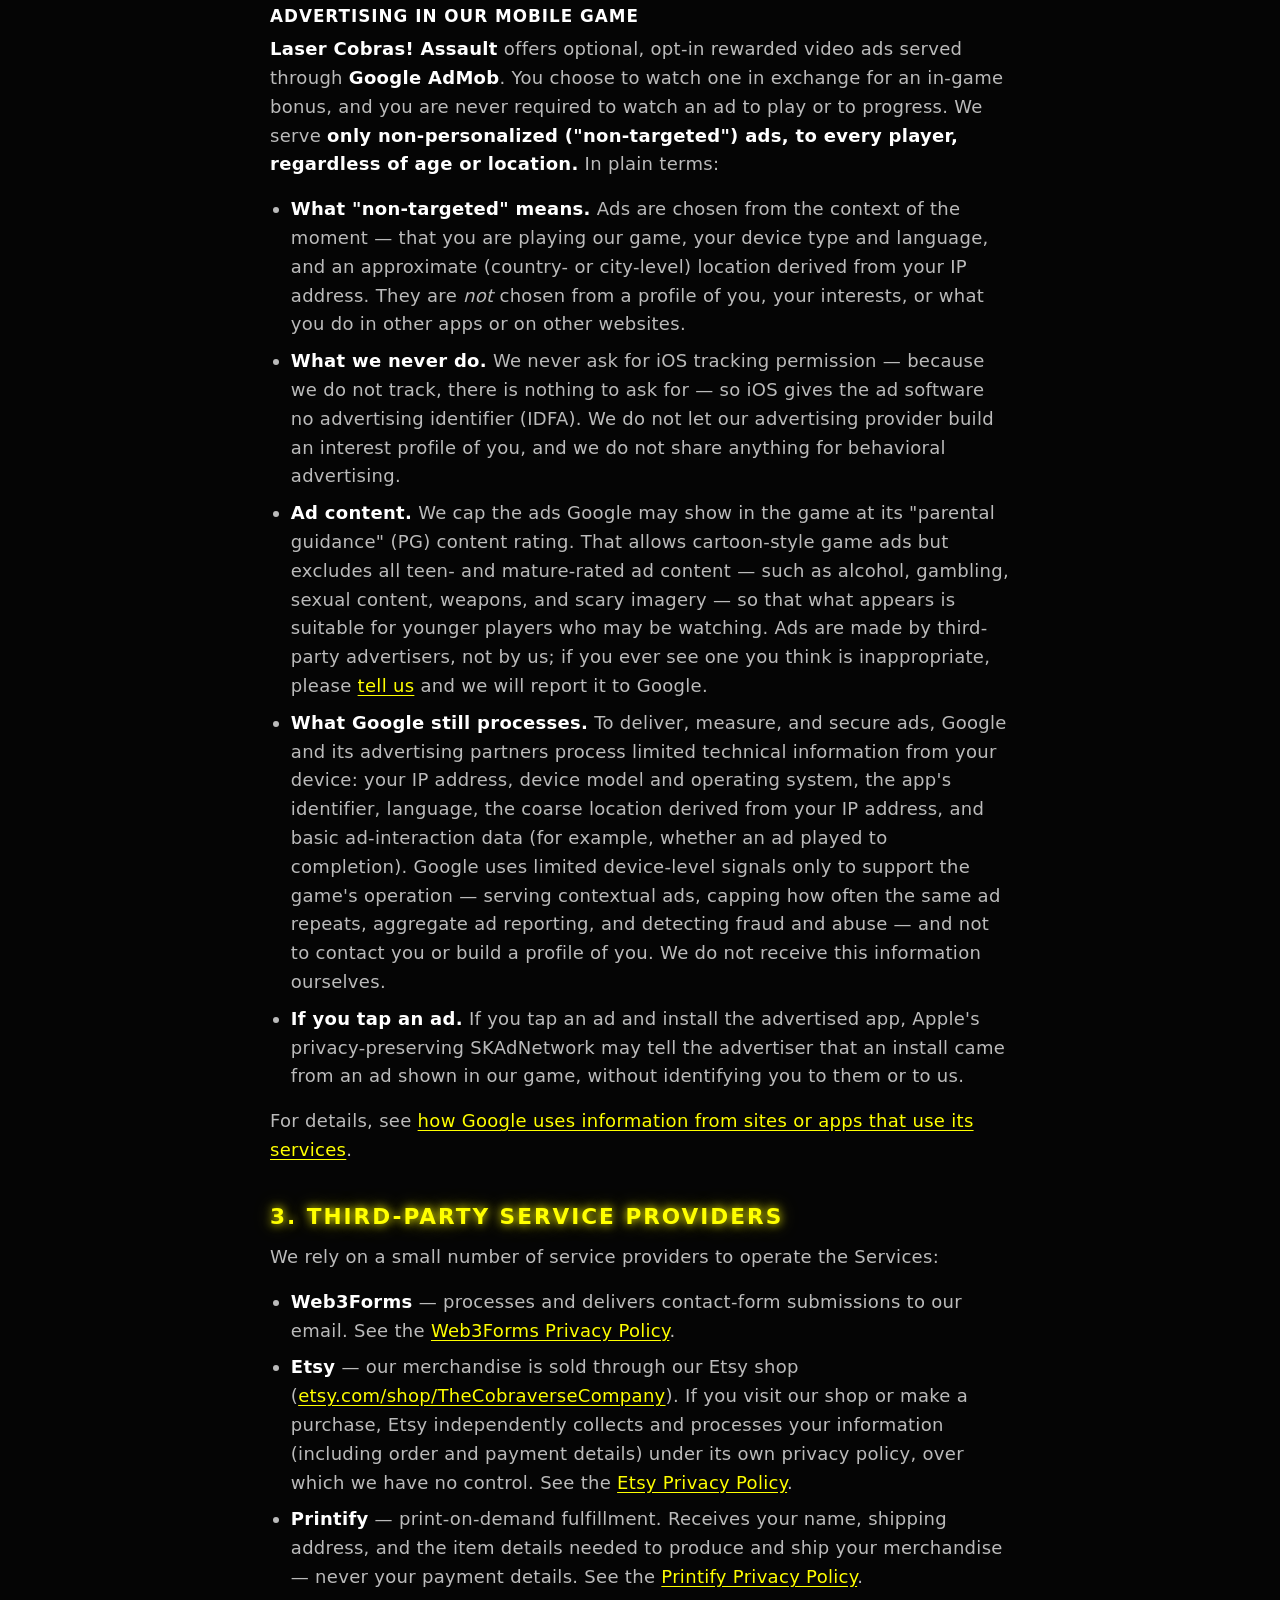
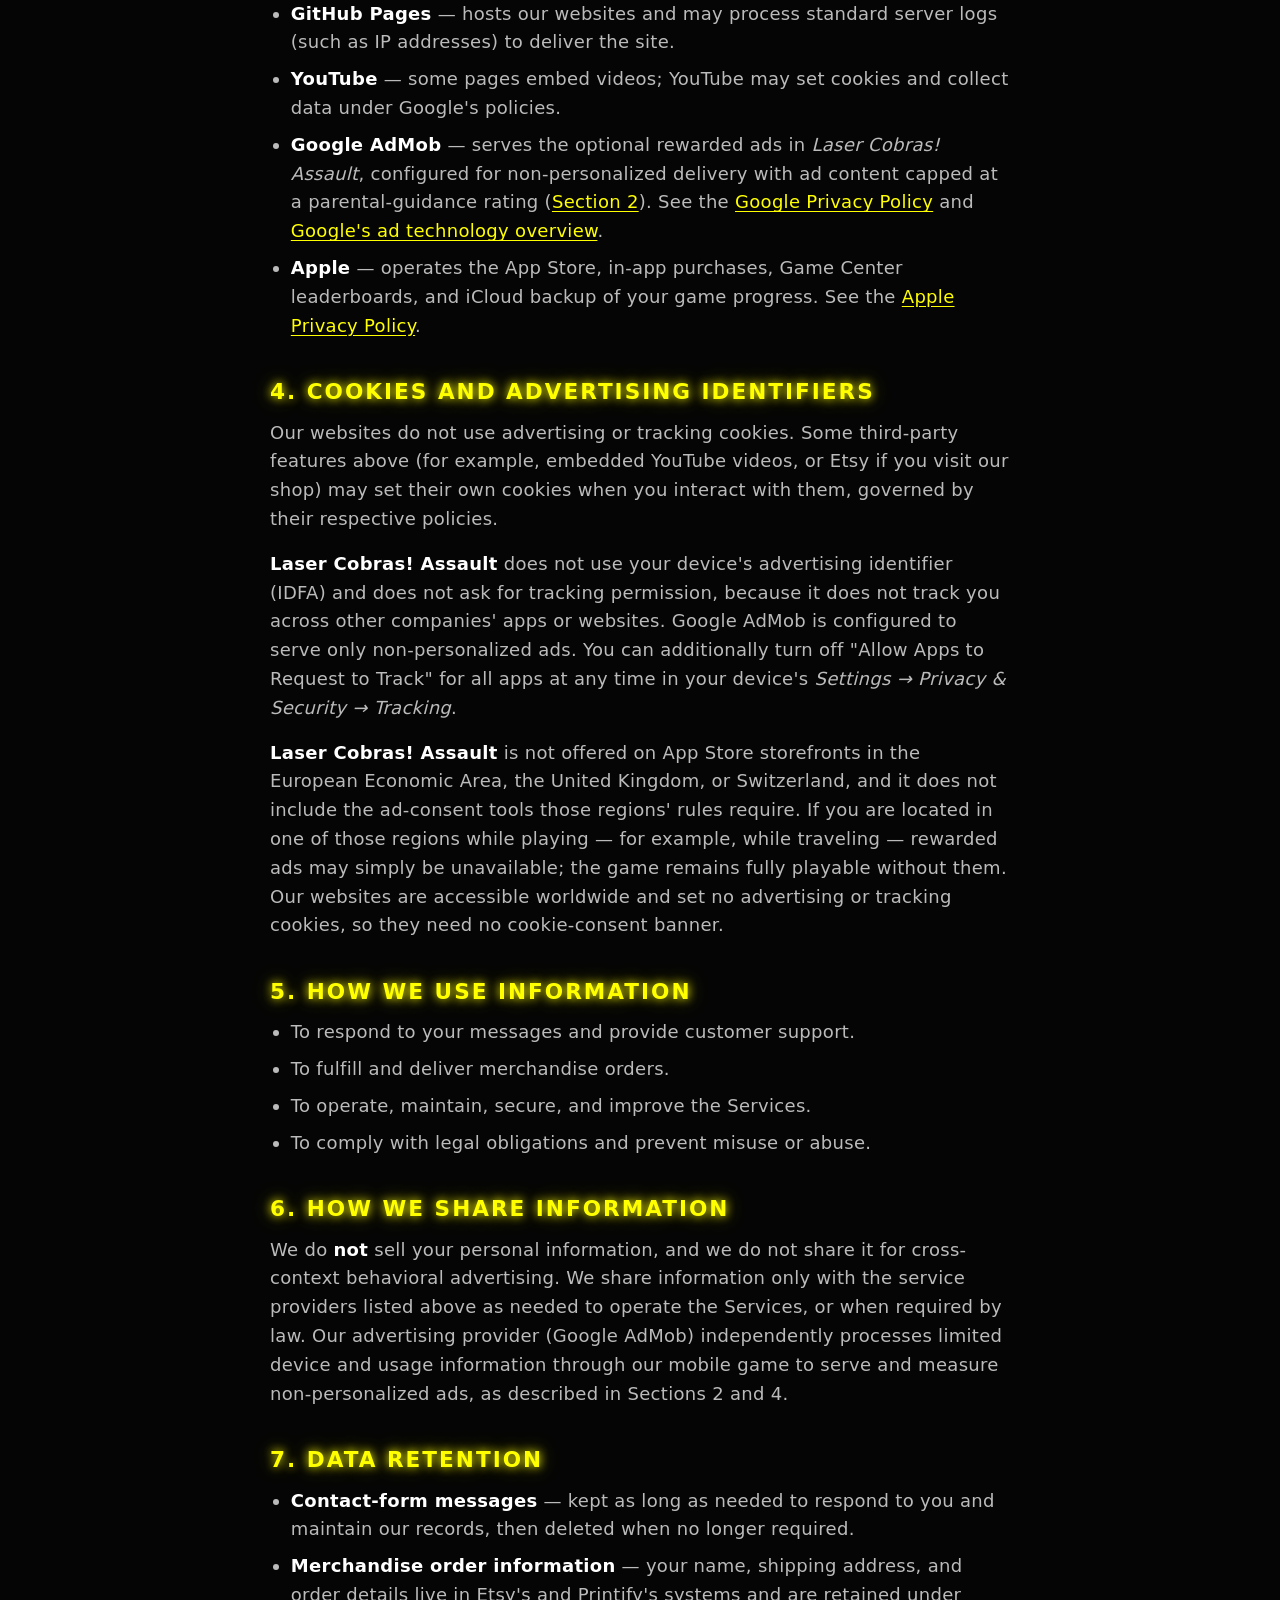
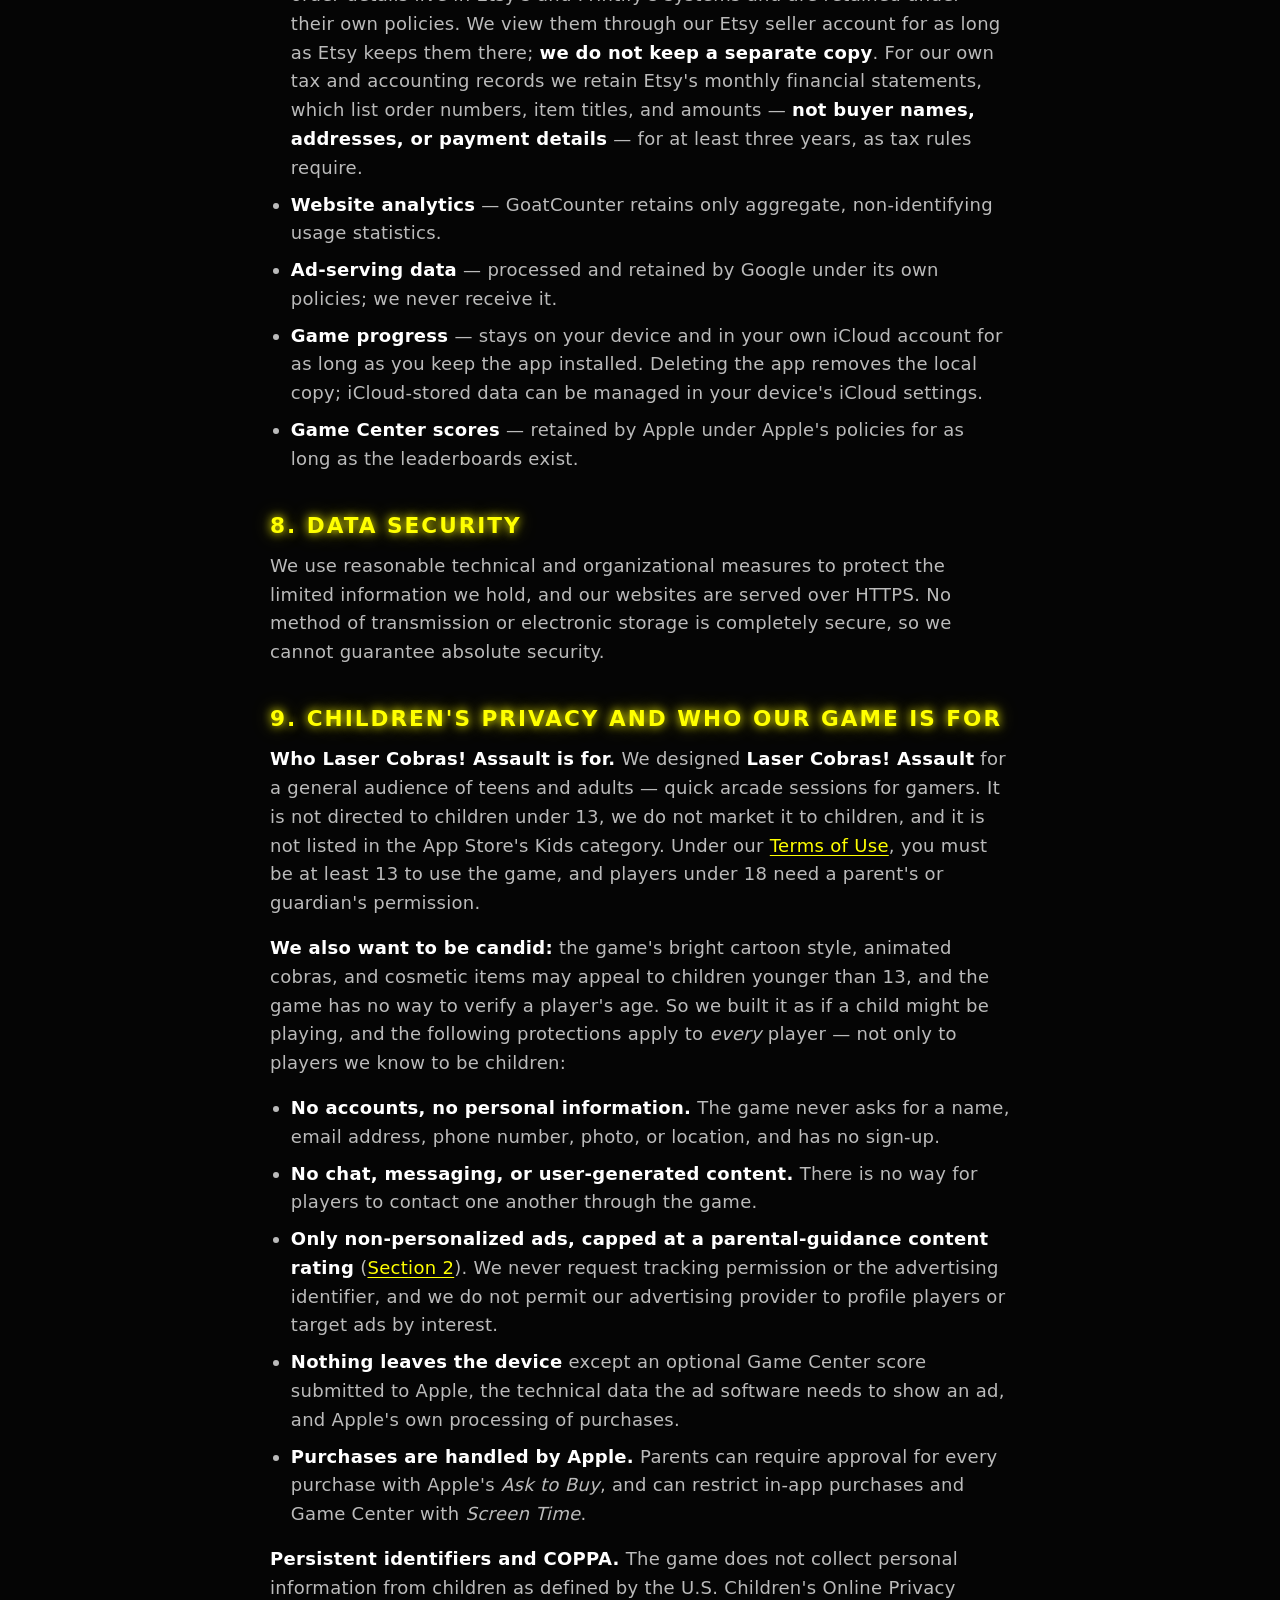
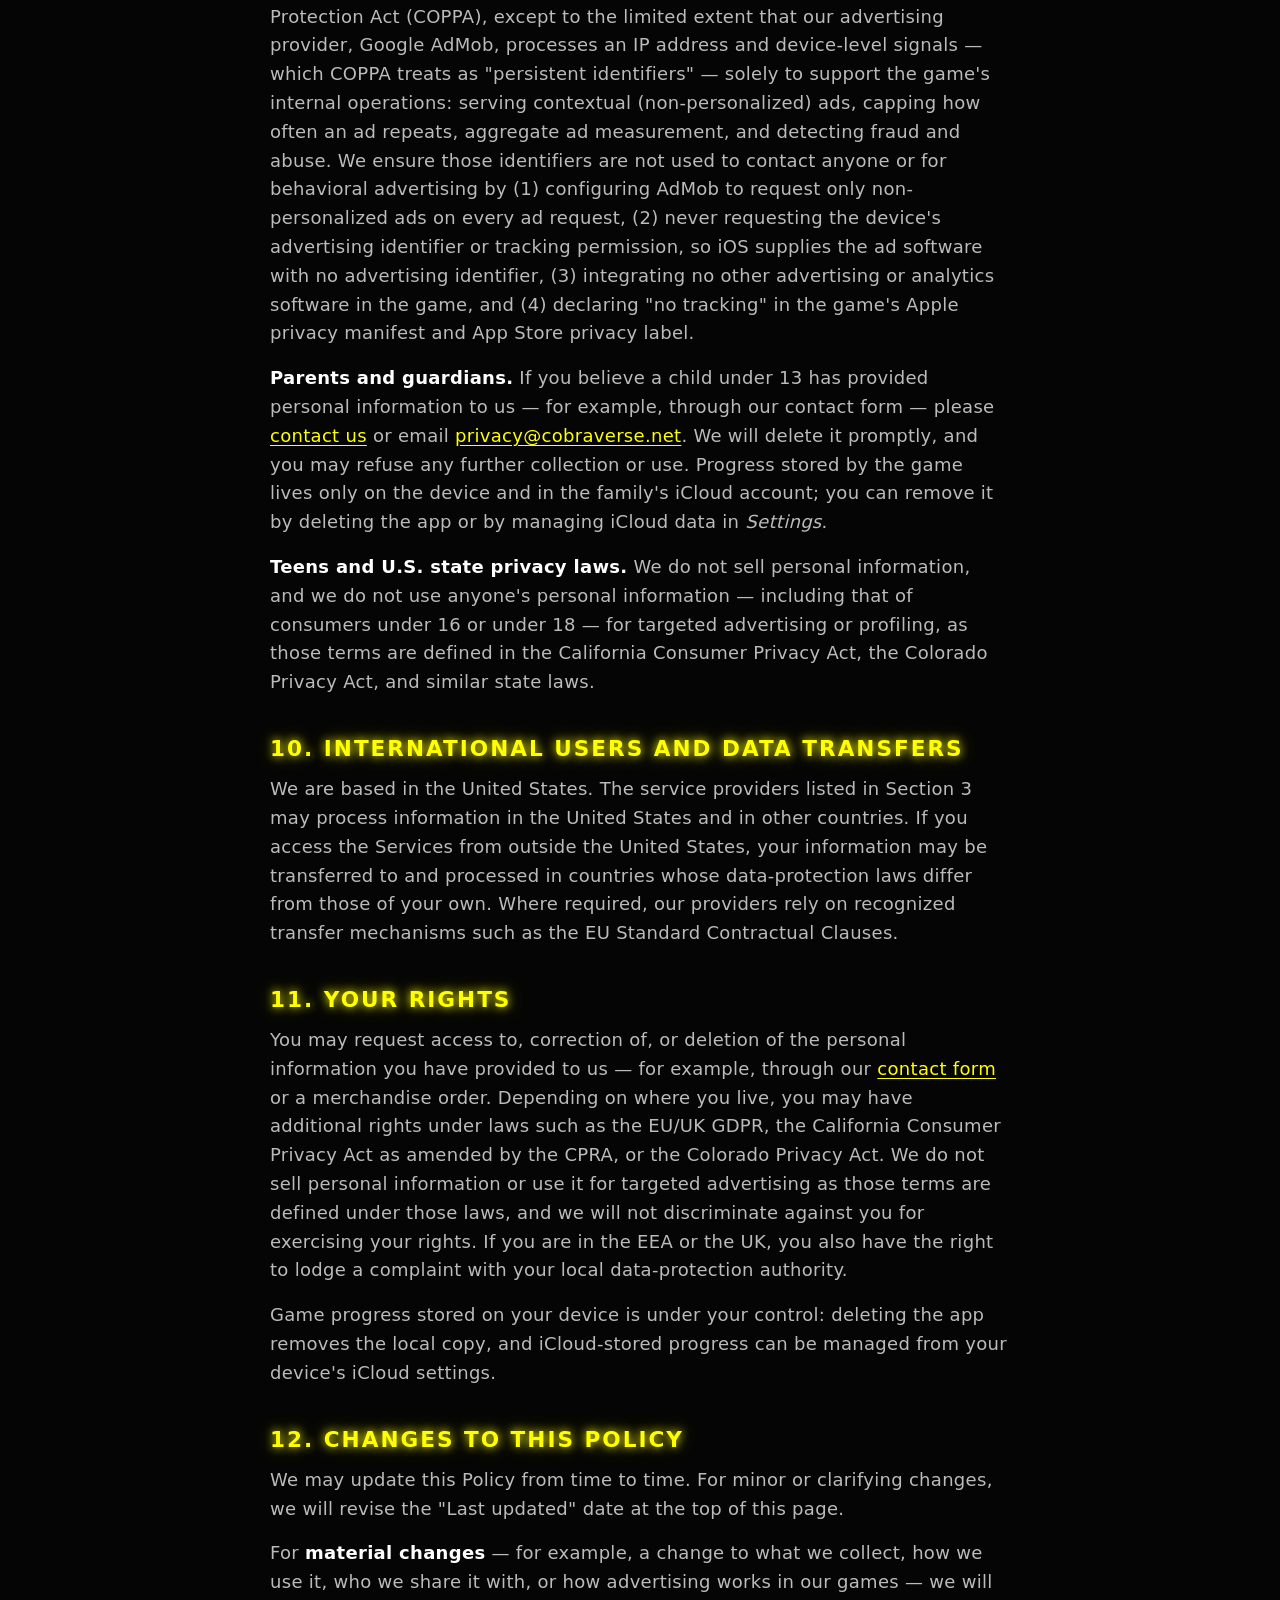
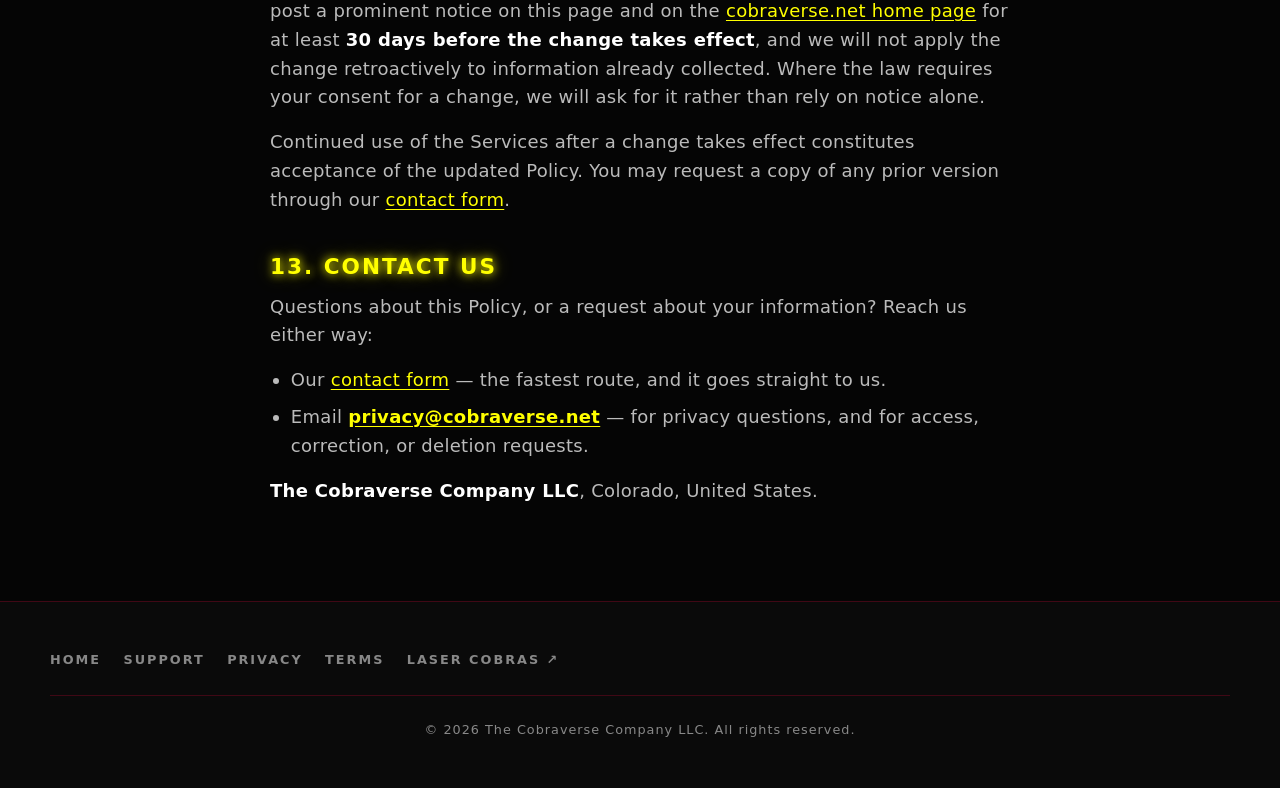
==== commit 28ab7d60: "Privacy §7: correct the merchandise retention claim The old line said we keep order records for "up " ====
--- a/privacy.html
+++ b/privacy.html
@@ -296,11 +296,14 @@
       <li><strong>Contact-form messages</strong> — kept as long as needed to
         respond to you and maintain our records, then deleted when no longer
         required.</li>
-      <li><strong>Merchandise order information</strong> — retained by Etsy and
-        Printify under their own retention policies. We keep the order records
-        Etsy provides to us for as long as tax and accounting rules require
-        (generally up to seven years). We do not maintain a separate copy of
-        payment details.</li>
+      <li><strong>Merchandise order information</strong> — your name, shipping
+        address, and order details live in Etsy's and Printify's systems and are
+        retained under their own policies. We view them through our Etsy seller
+        account for as long as Etsy keeps them there; <strong>we do not keep a
+        separate copy</strong>. For our own tax and accounting records we retain
+        Etsy's monthly financial statements, which list order numbers, item
+        titles, and amounts — <strong>not buyer names, addresses, or payment
+        details</strong> — for at least three years, as tax rules require.</li>
       <li><strong>Website analytics</strong> — GoatCounter retains only aggregate,
         non-identifying usage statistics.</li>
       <li><strong>Ad-serving data</strong> — processed and retained by Google under
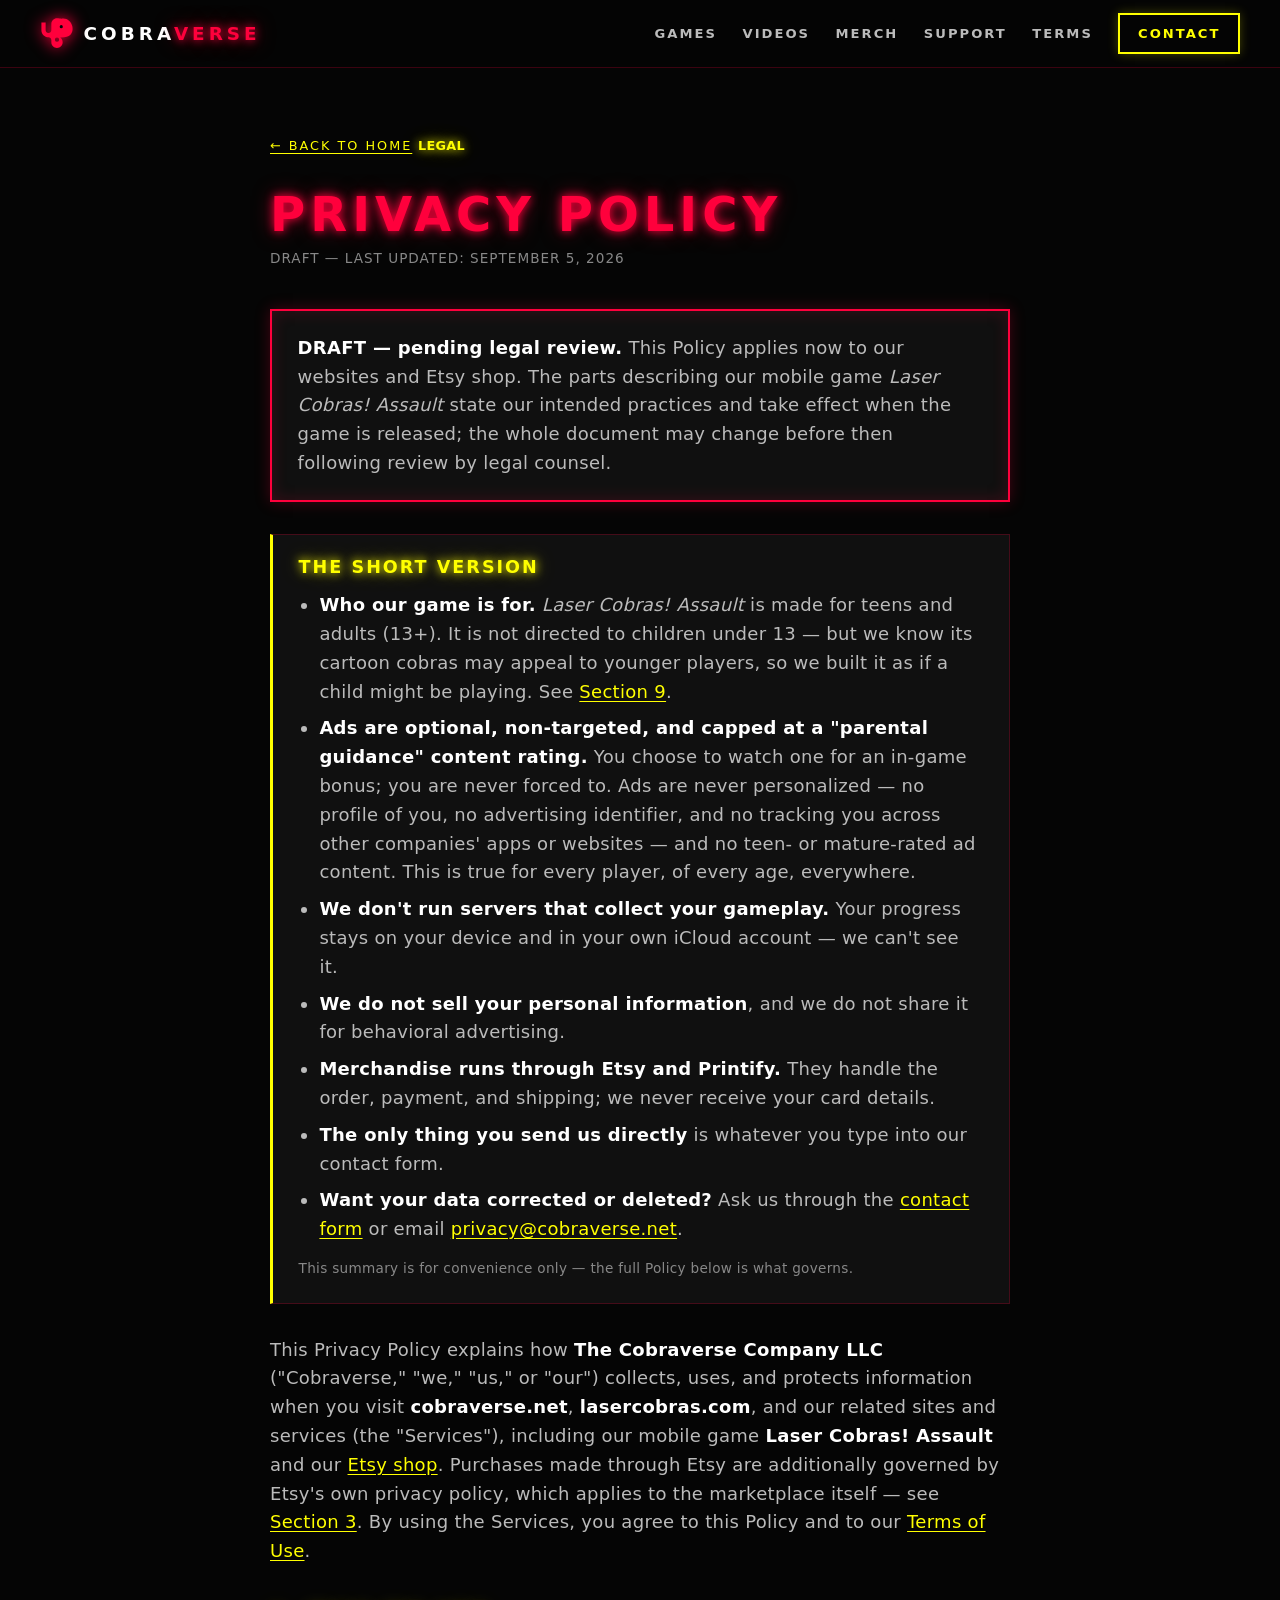
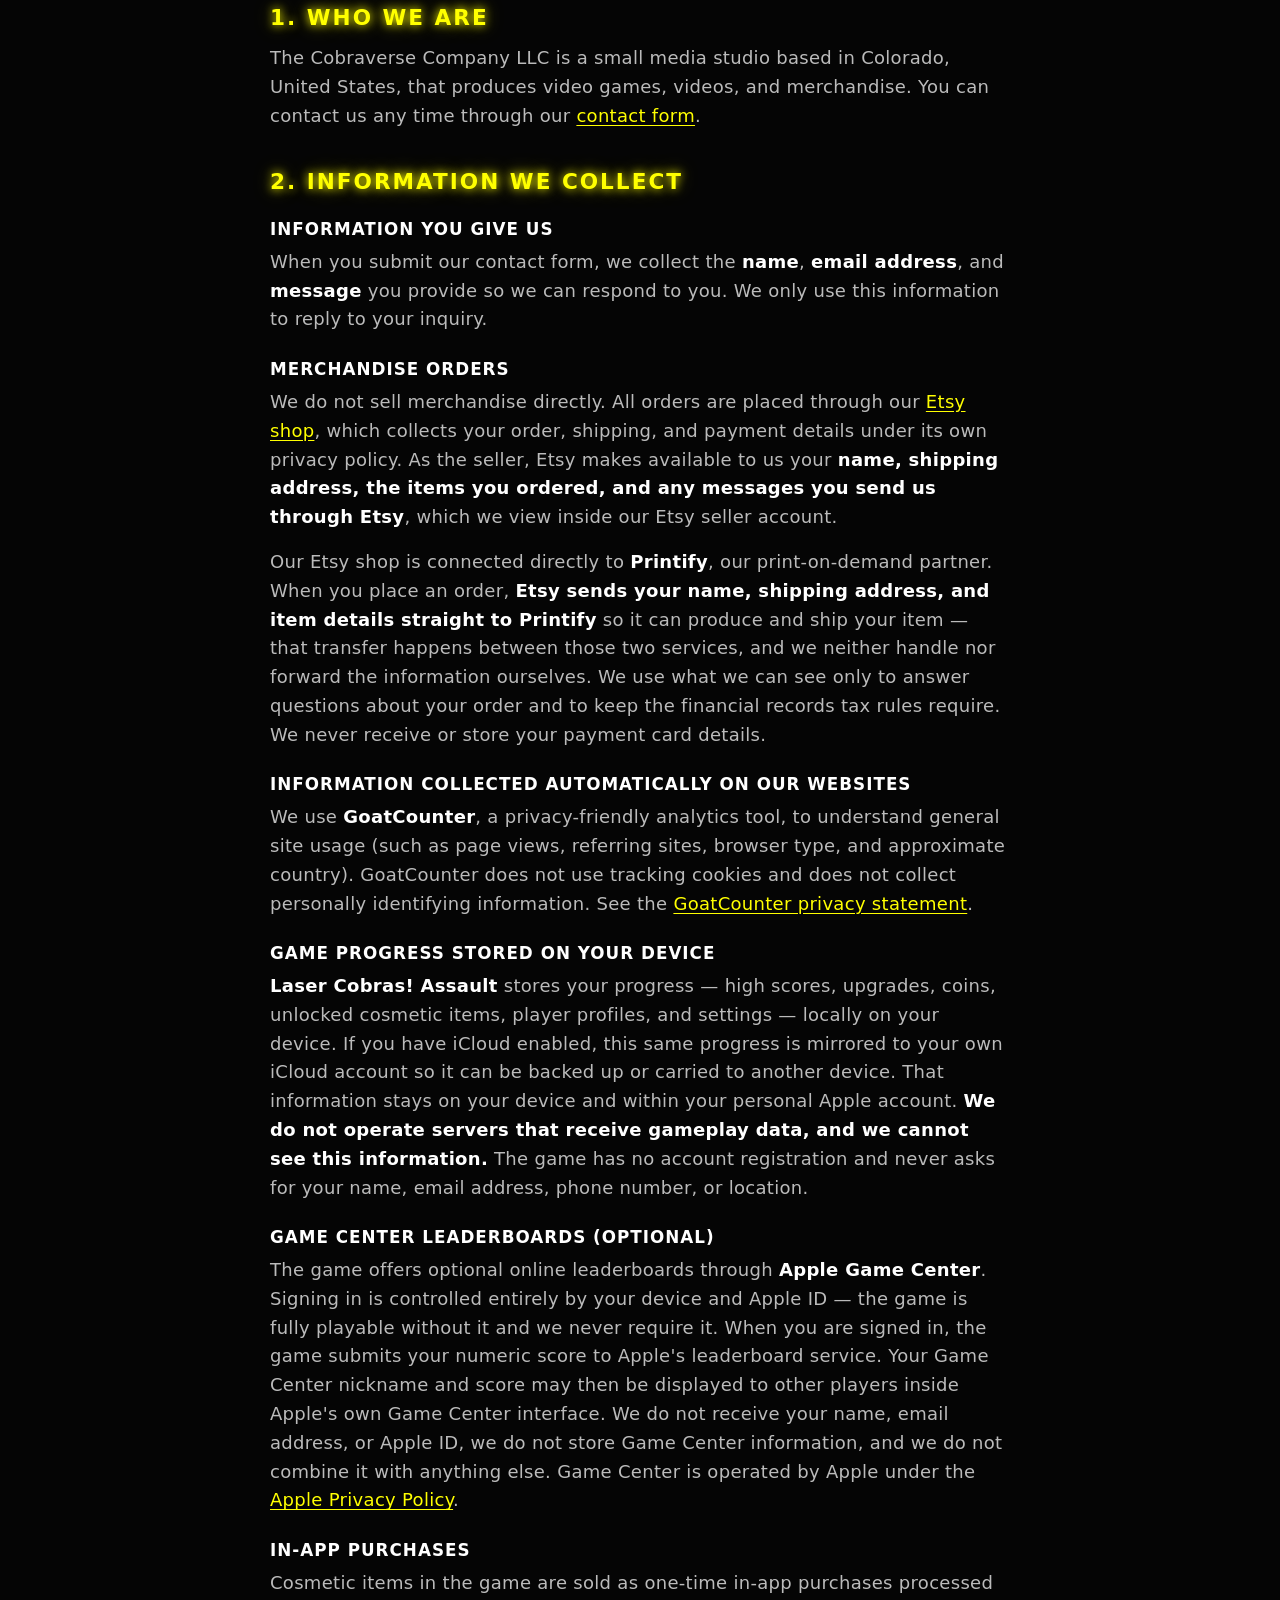
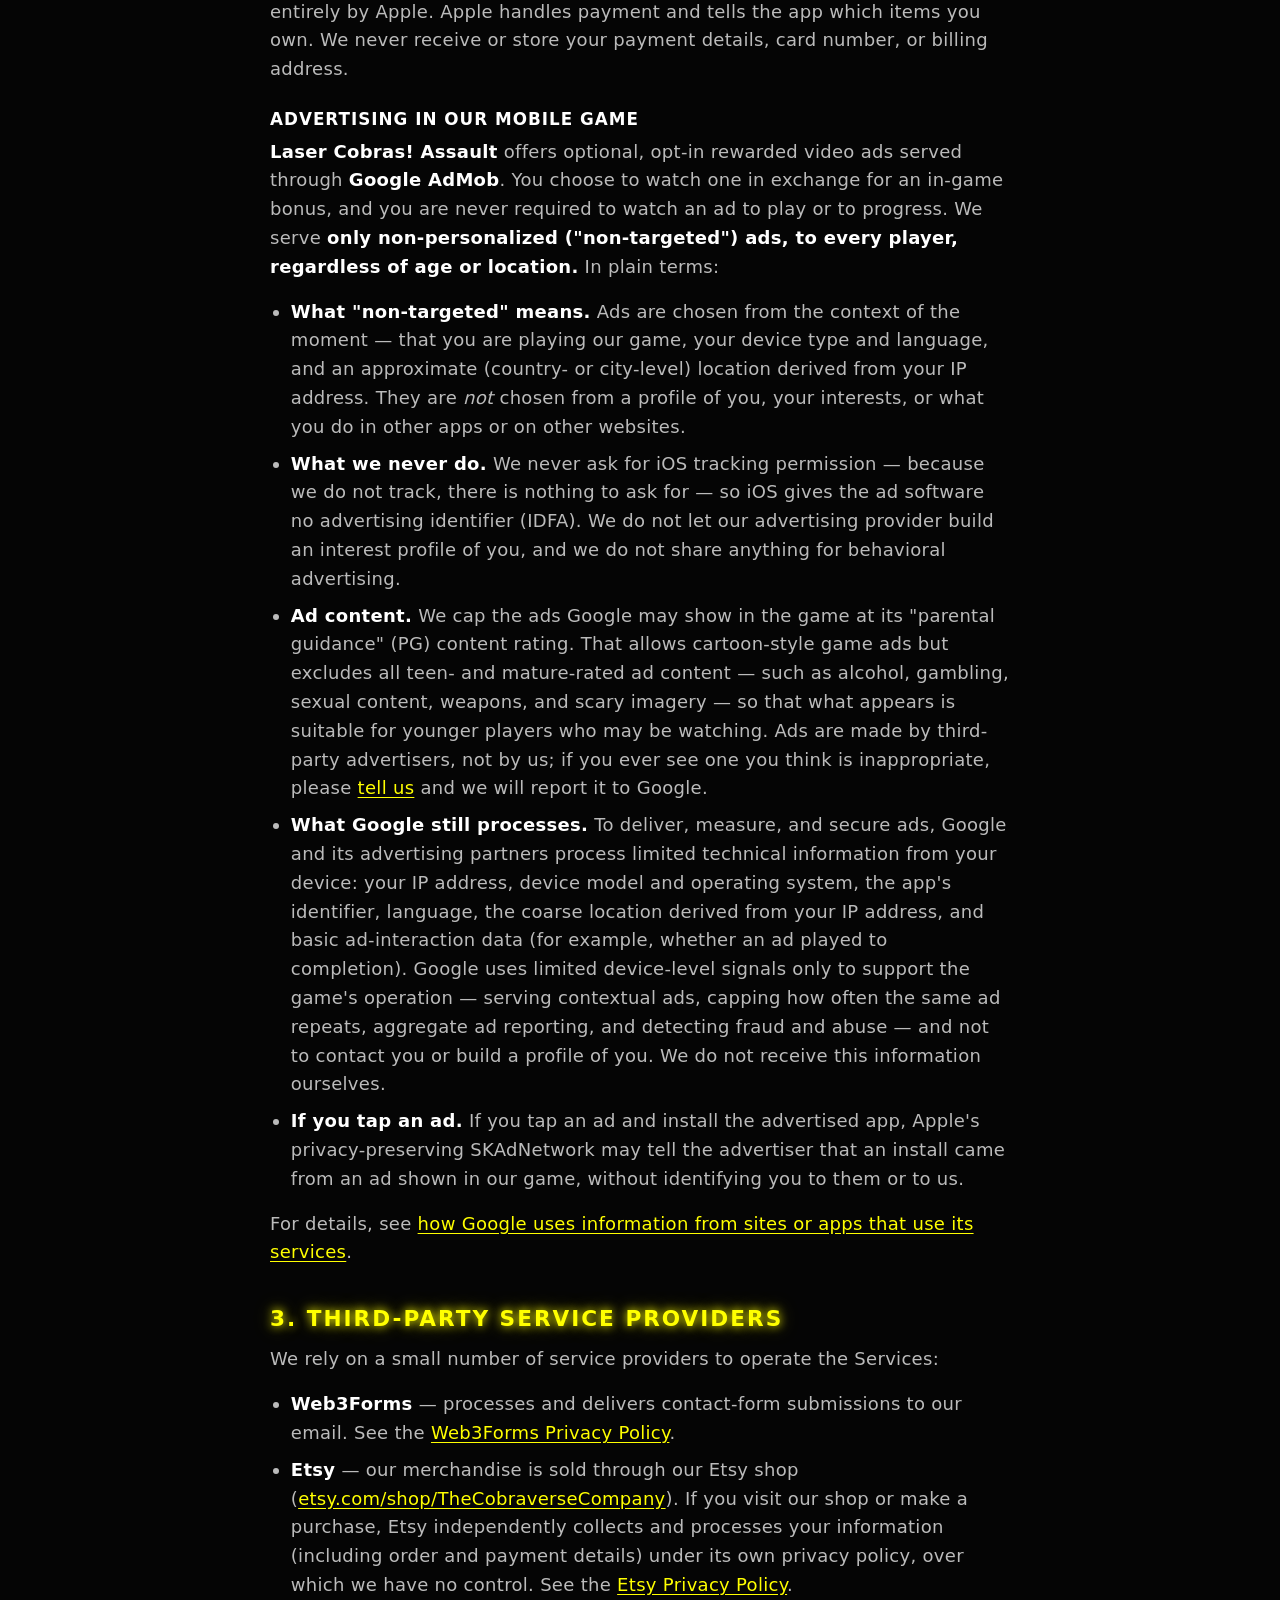
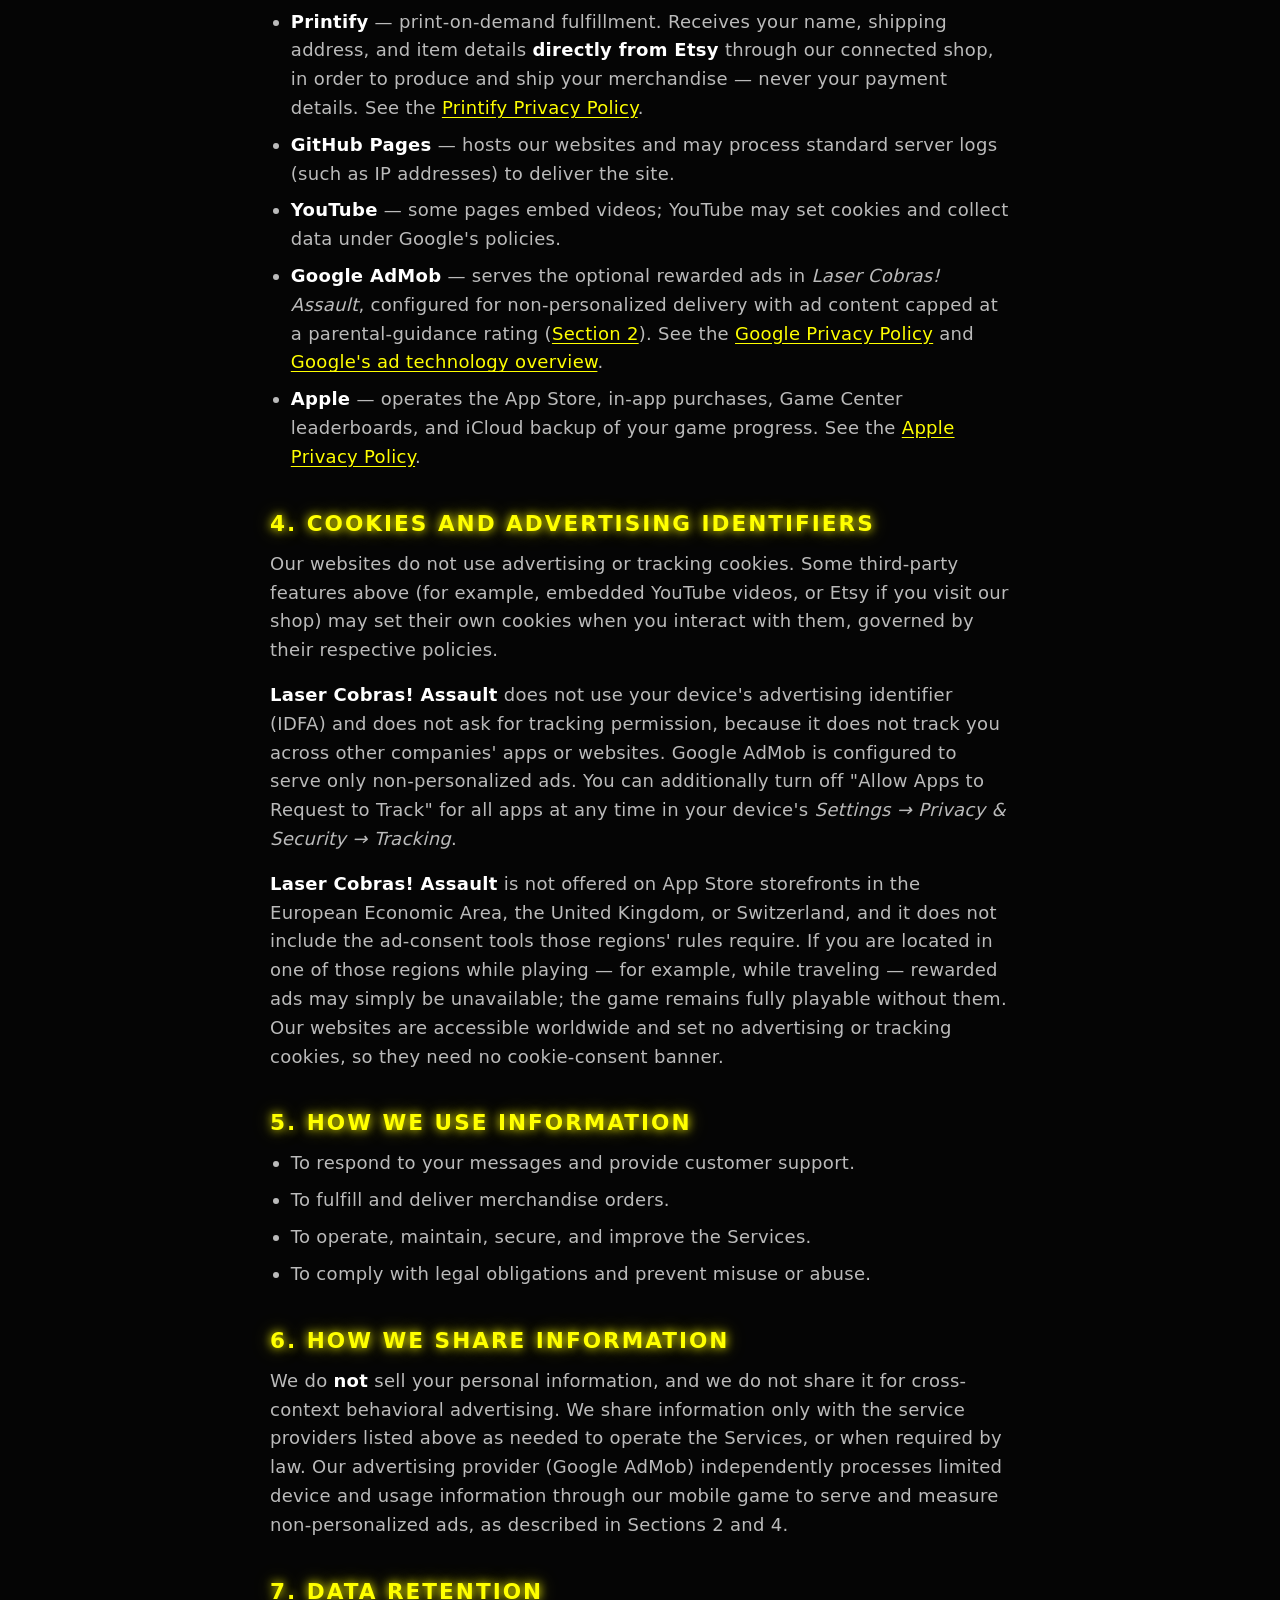
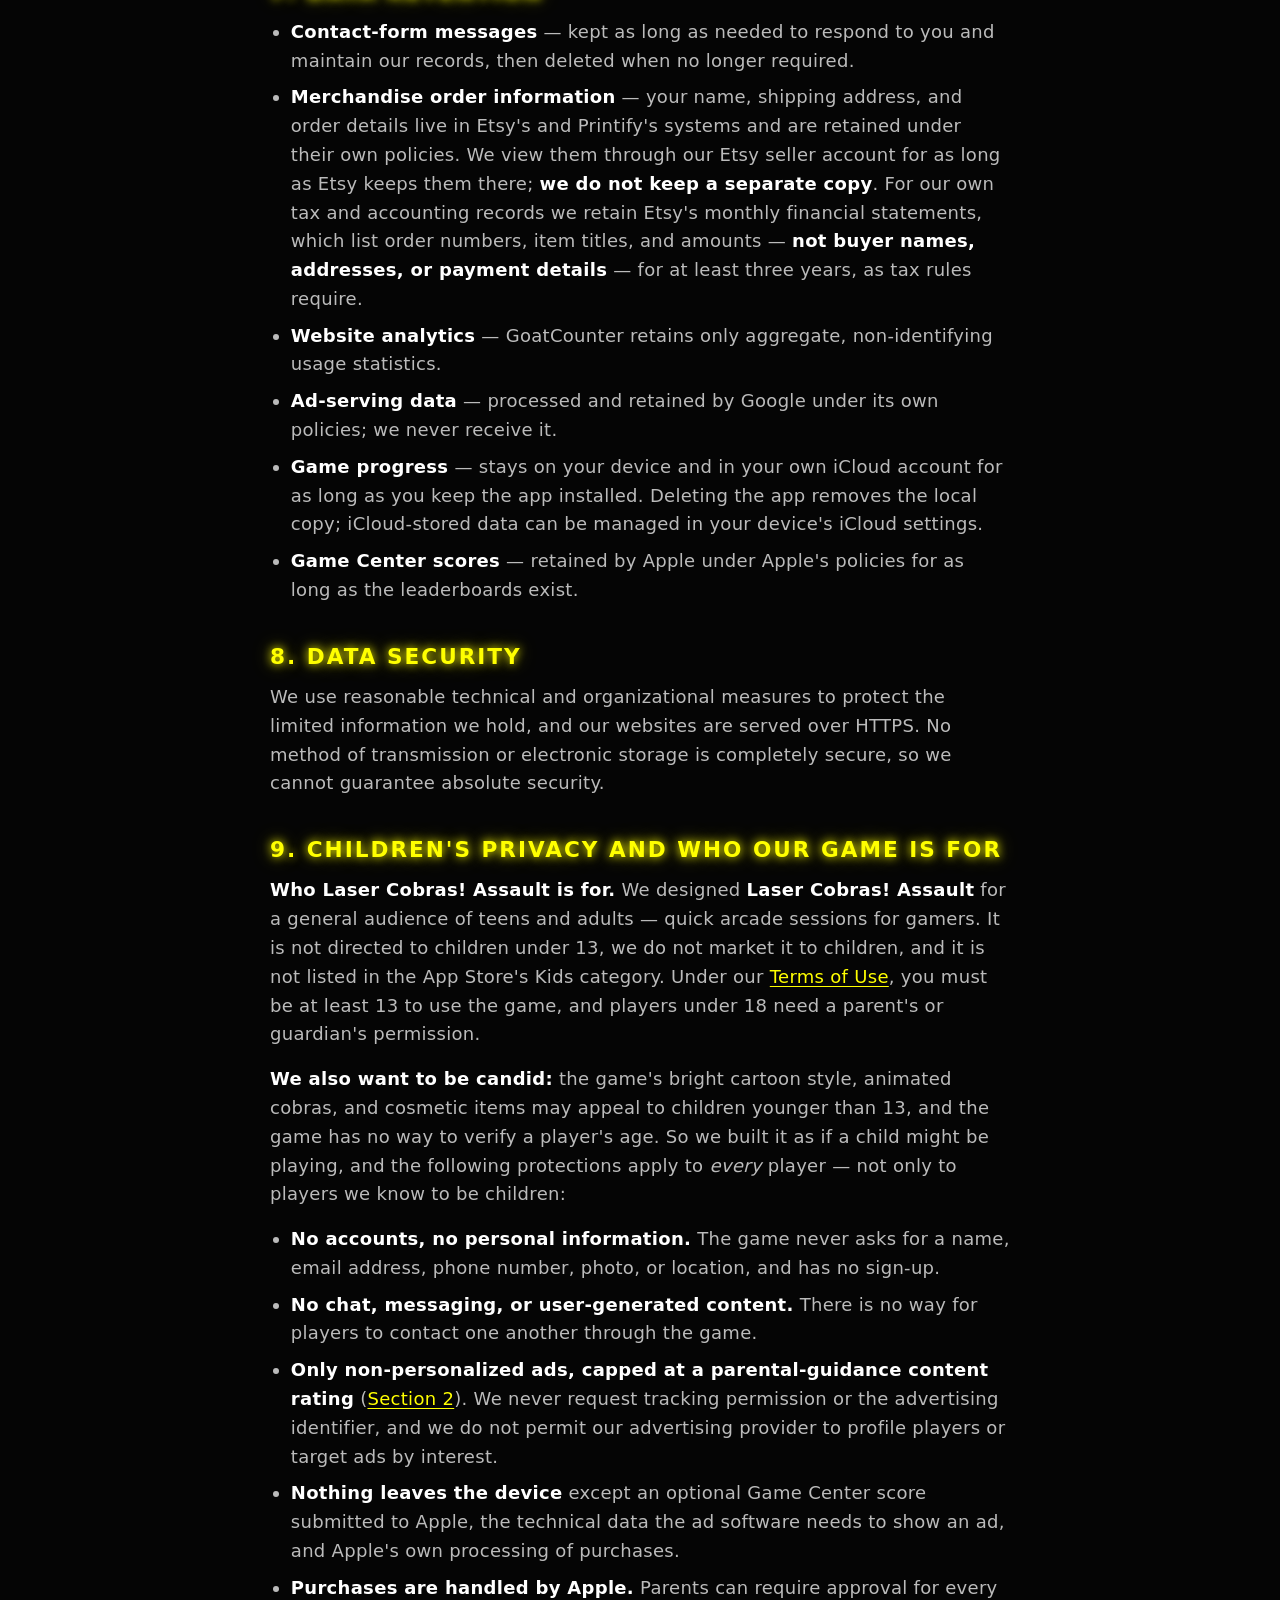
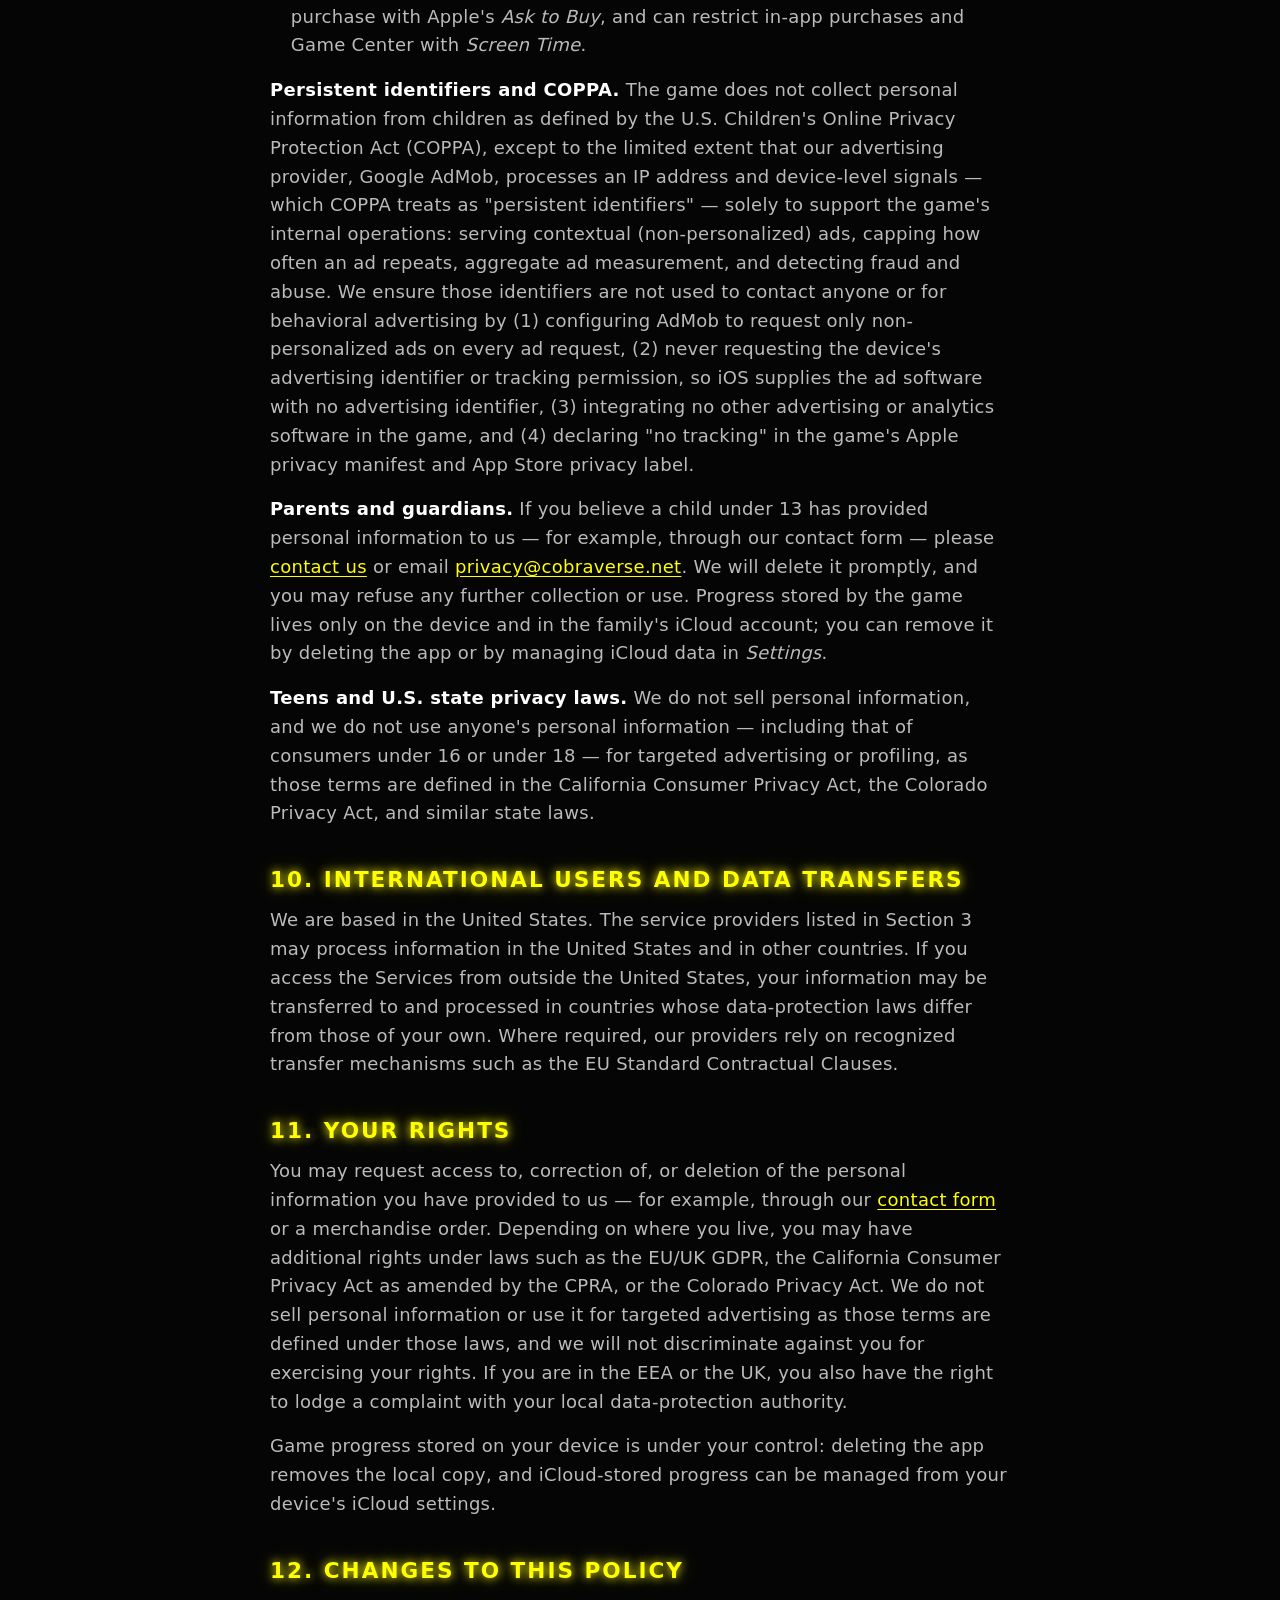
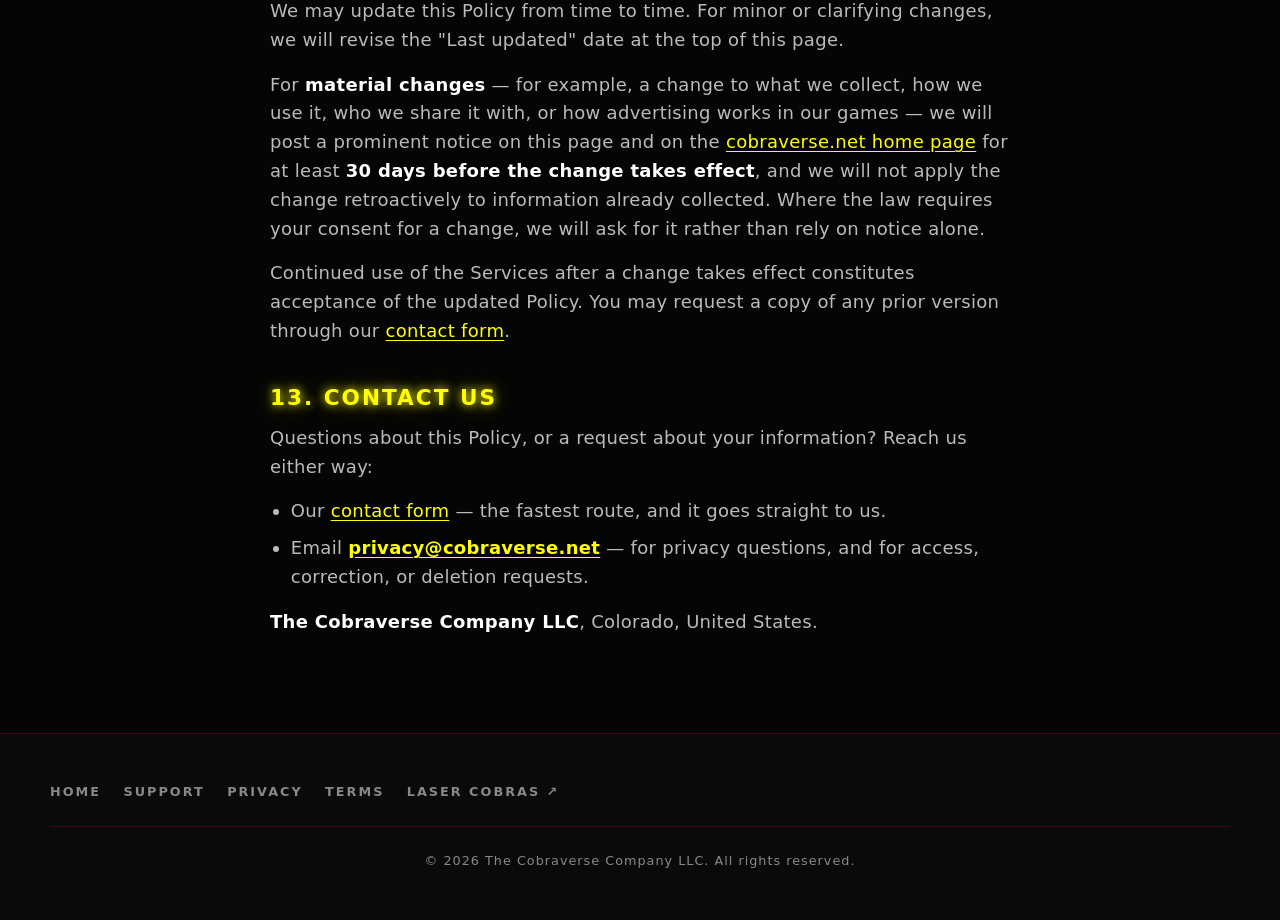
==== commit 66084433: "Privacy: Etsy sends order data to Printify directly, not via us The shop is connected to Printify, s" ====
--- a/privacy.html
+++ b/privacy.html
@@ -113,12 +113,17 @@
       which collects your order, shipping, and payment details under its own
       privacy policy. As the seller, Etsy makes available to us your
       <strong>name, shipping address, the items you ordered, and any messages you
-      send us through Etsy</strong>. We pass the name, shipping address, and item
-      details to <strong>Printify</strong>, our print-on-demand partner, so it can
-      produce and ship your order. We use this information only to fulfill your
-      order, answer your questions about it, and keep the records that tax and
-      accounting rules require. We never receive or store your payment card
-      details.
+      send us through Etsy</strong>, which we view inside our Etsy seller account.
+    </p>
+    <p>
+      Our Etsy shop is connected directly to <strong>Printify</strong>, our
+      print-on-demand partner. When you place an order, <strong>Etsy sends your
+      name, shipping address, and item details straight to Printify</strong> so it
+      can produce and ship your item — that transfer happens between those two
+      services, and we neither handle nor forward the information ourselves. We
+      use what we can see only to answer questions about your order and to keep
+      the financial records tax rules require. We never receive or store your
+      payment card details.
     </p>
 
     <h3>Information collected automatically on our websites</h3>
@@ -227,8 +232,9 @@
         own privacy policy, over which we have no control. See the
         <a href="https://www.etsy.com/legal/privacy" target="_blank" rel="noopener">Etsy Privacy Policy</a>.</li>
       <li><strong>Printify</strong> — print-on-demand fulfillment. Receives your
-        name, shipping address, and the item details needed to produce and ship
-        your merchandise — never your payment details. See the
+        name, shipping address, and item details <strong>directly from Etsy</strong>
+        through our connected shop, in order to produce and ship your merchandise
+        — never your payment details. See the
         <a href="https://printify.com/privacy-policy/" target="_blank" rel="noopener">Printify Privacy Policy</a>.</li>
       <li><strong>GitHub Pages</strong> — hosts our websites and may process
         standard server logs (such as IP addresses) to deliver the site.</li>
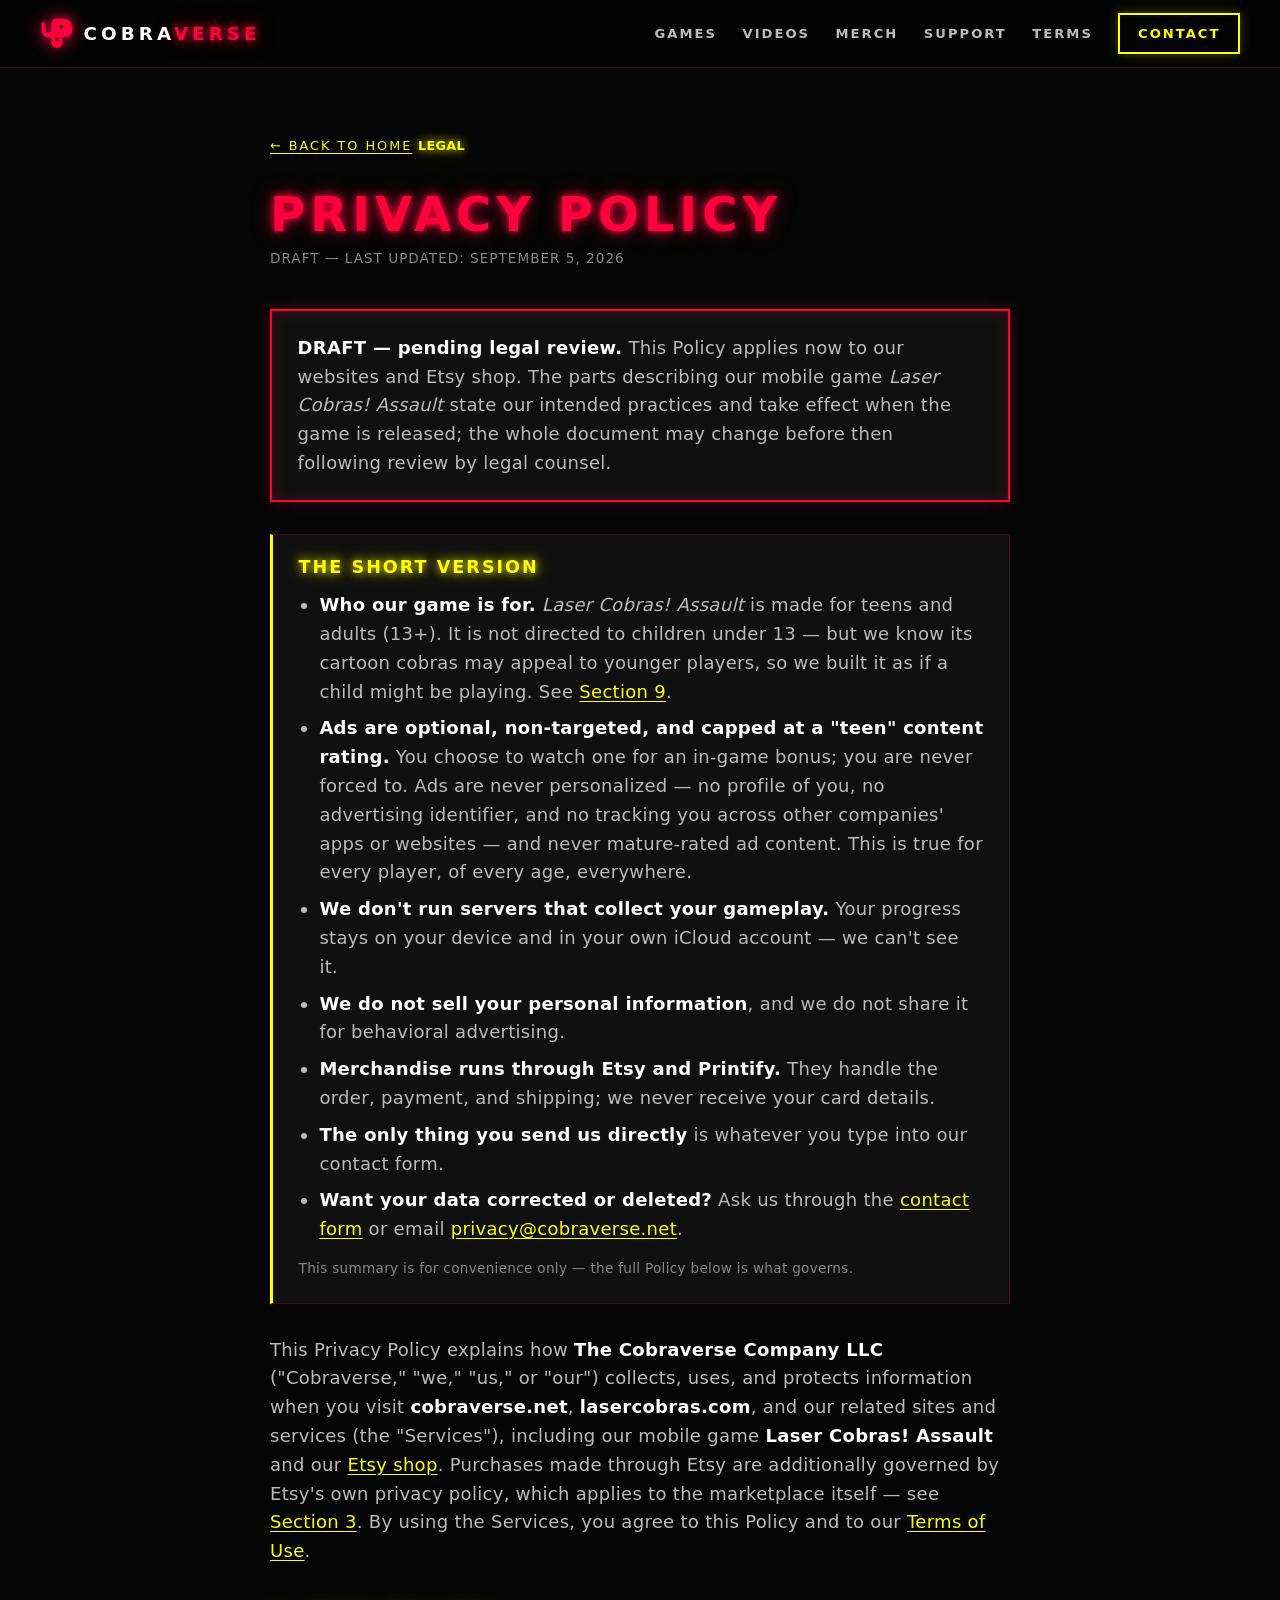
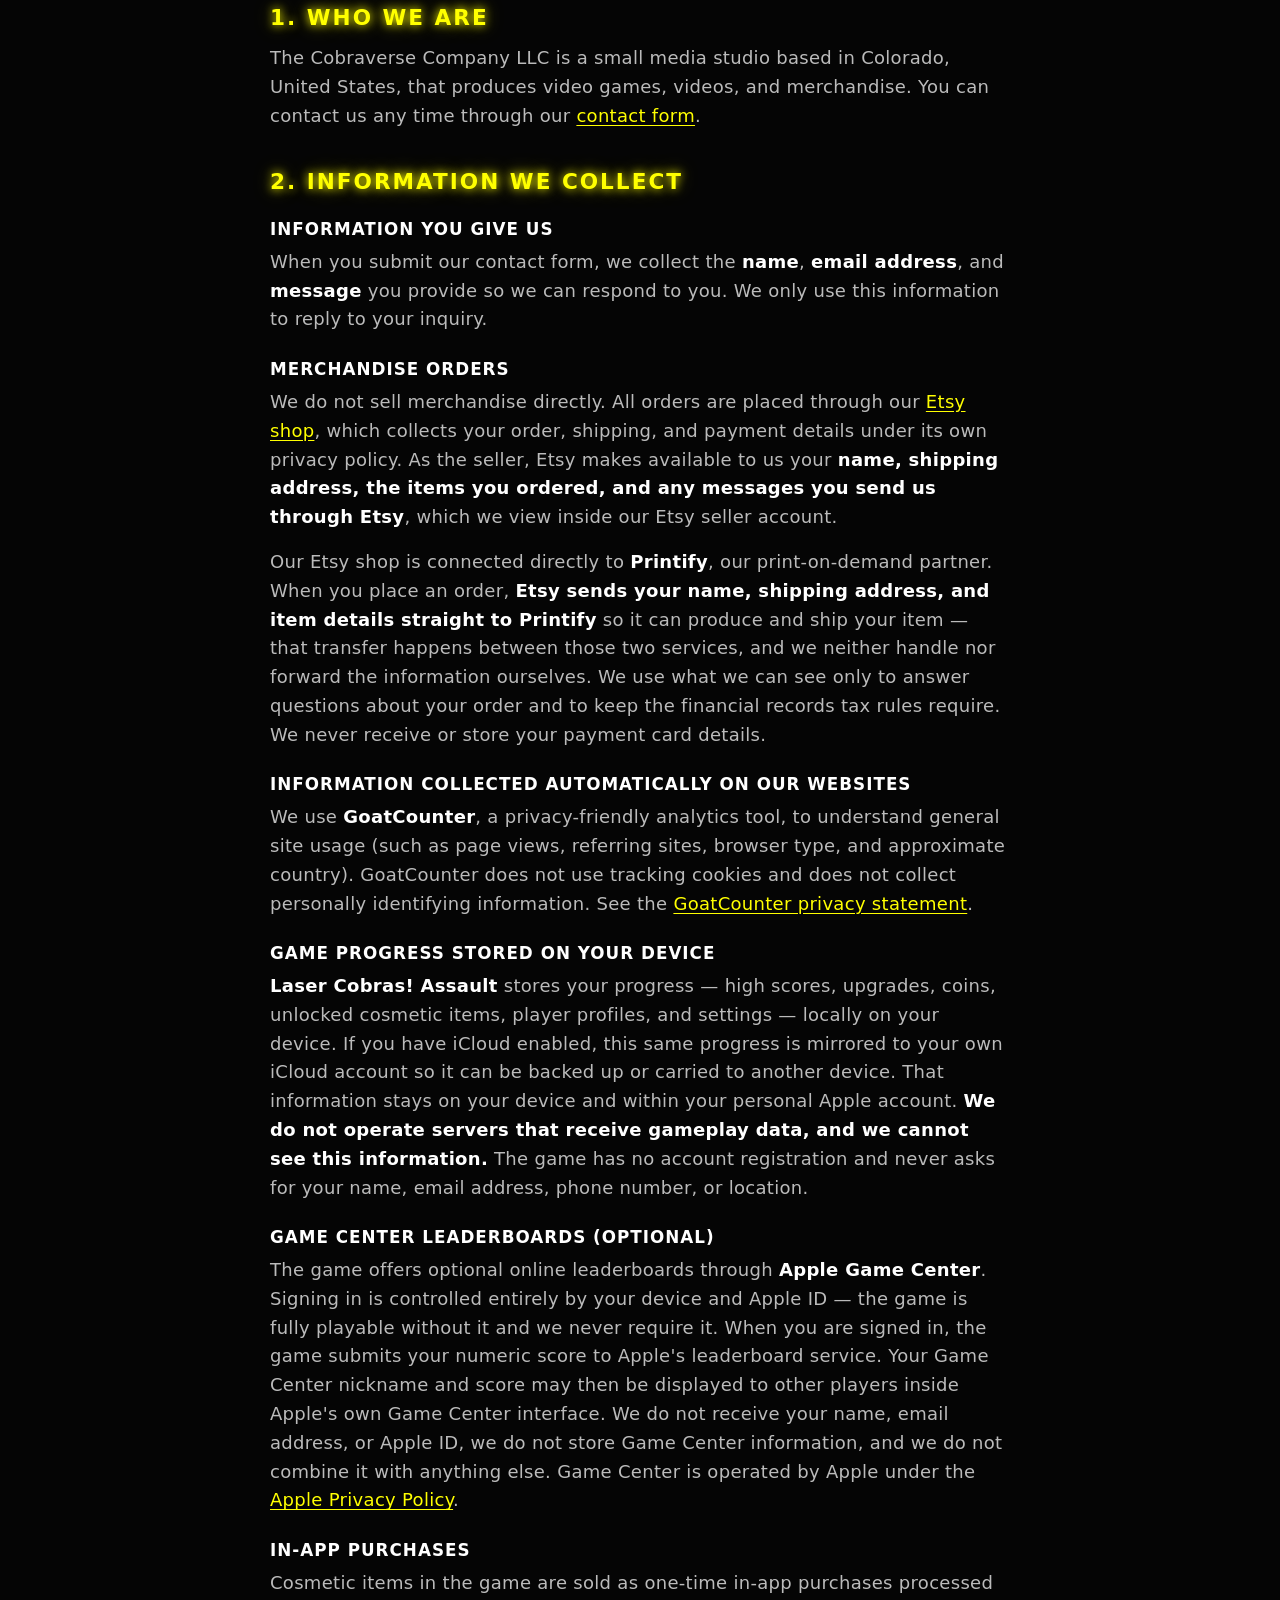
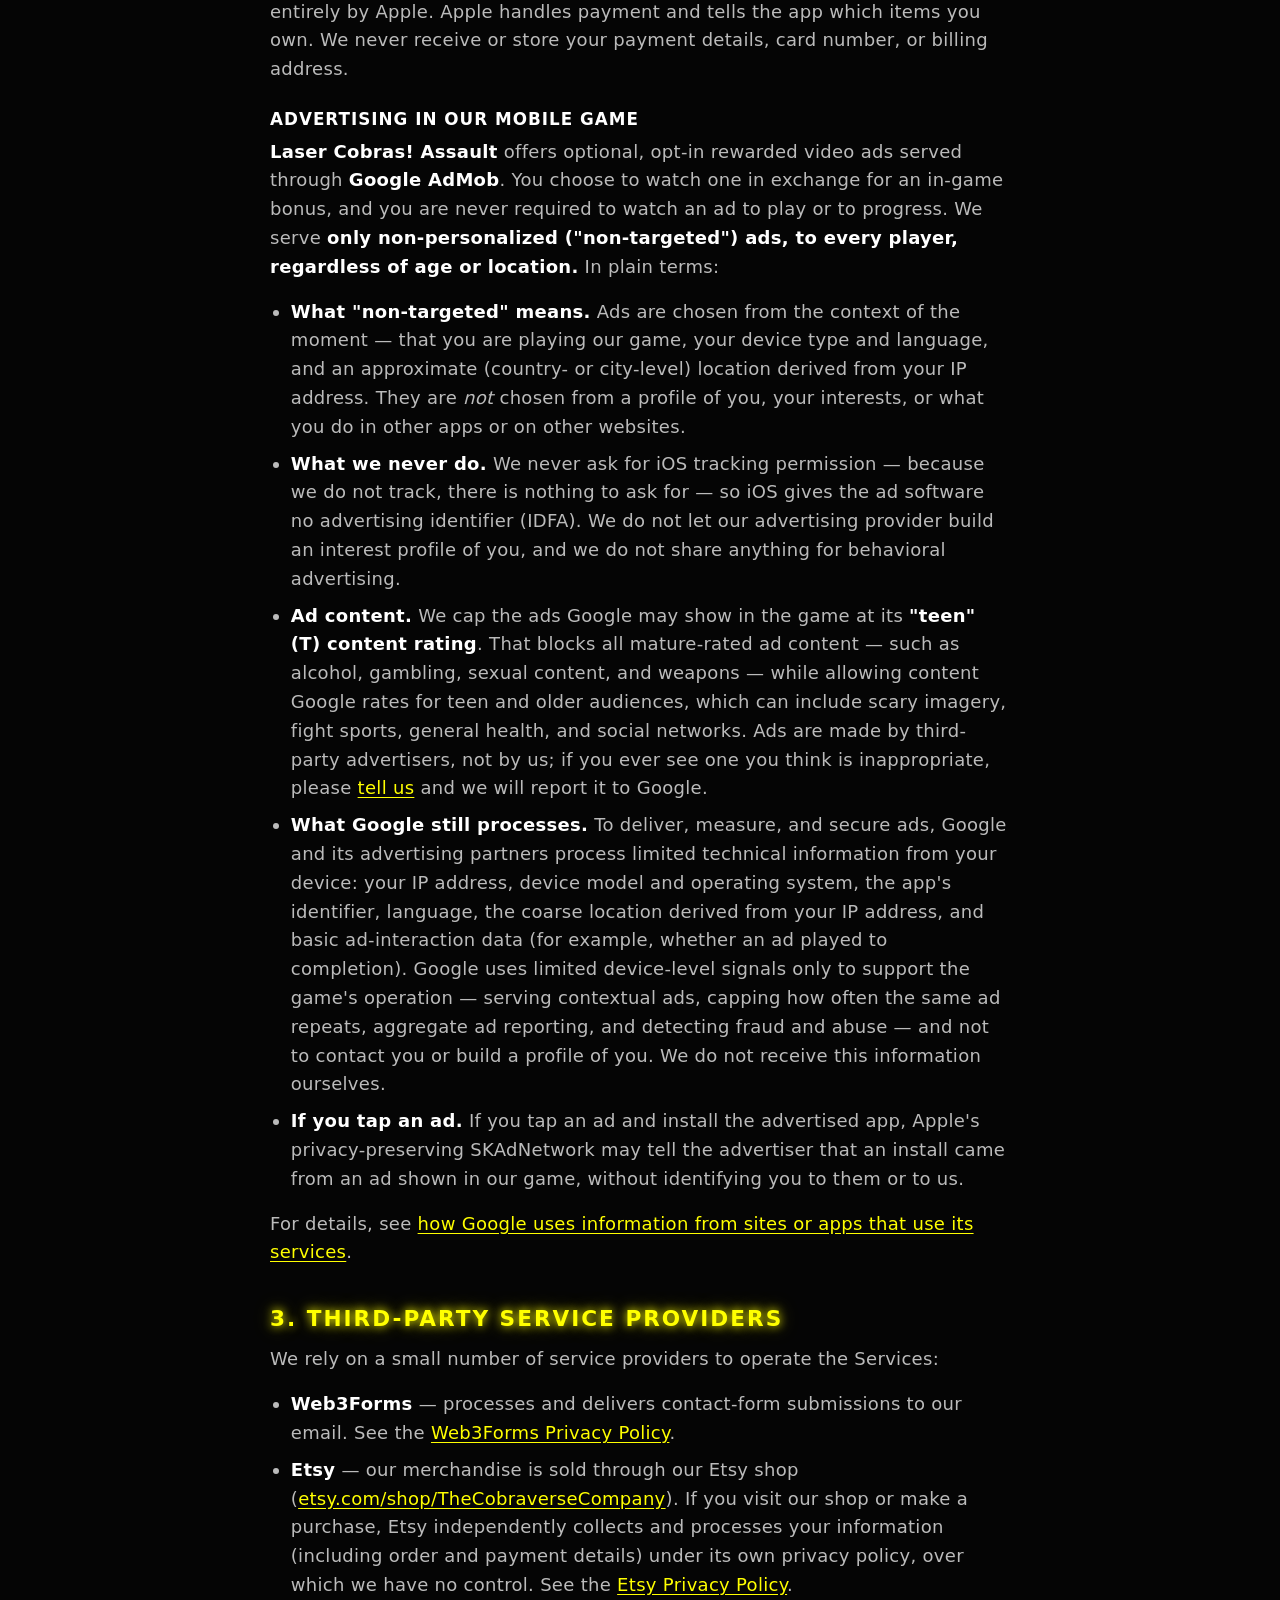
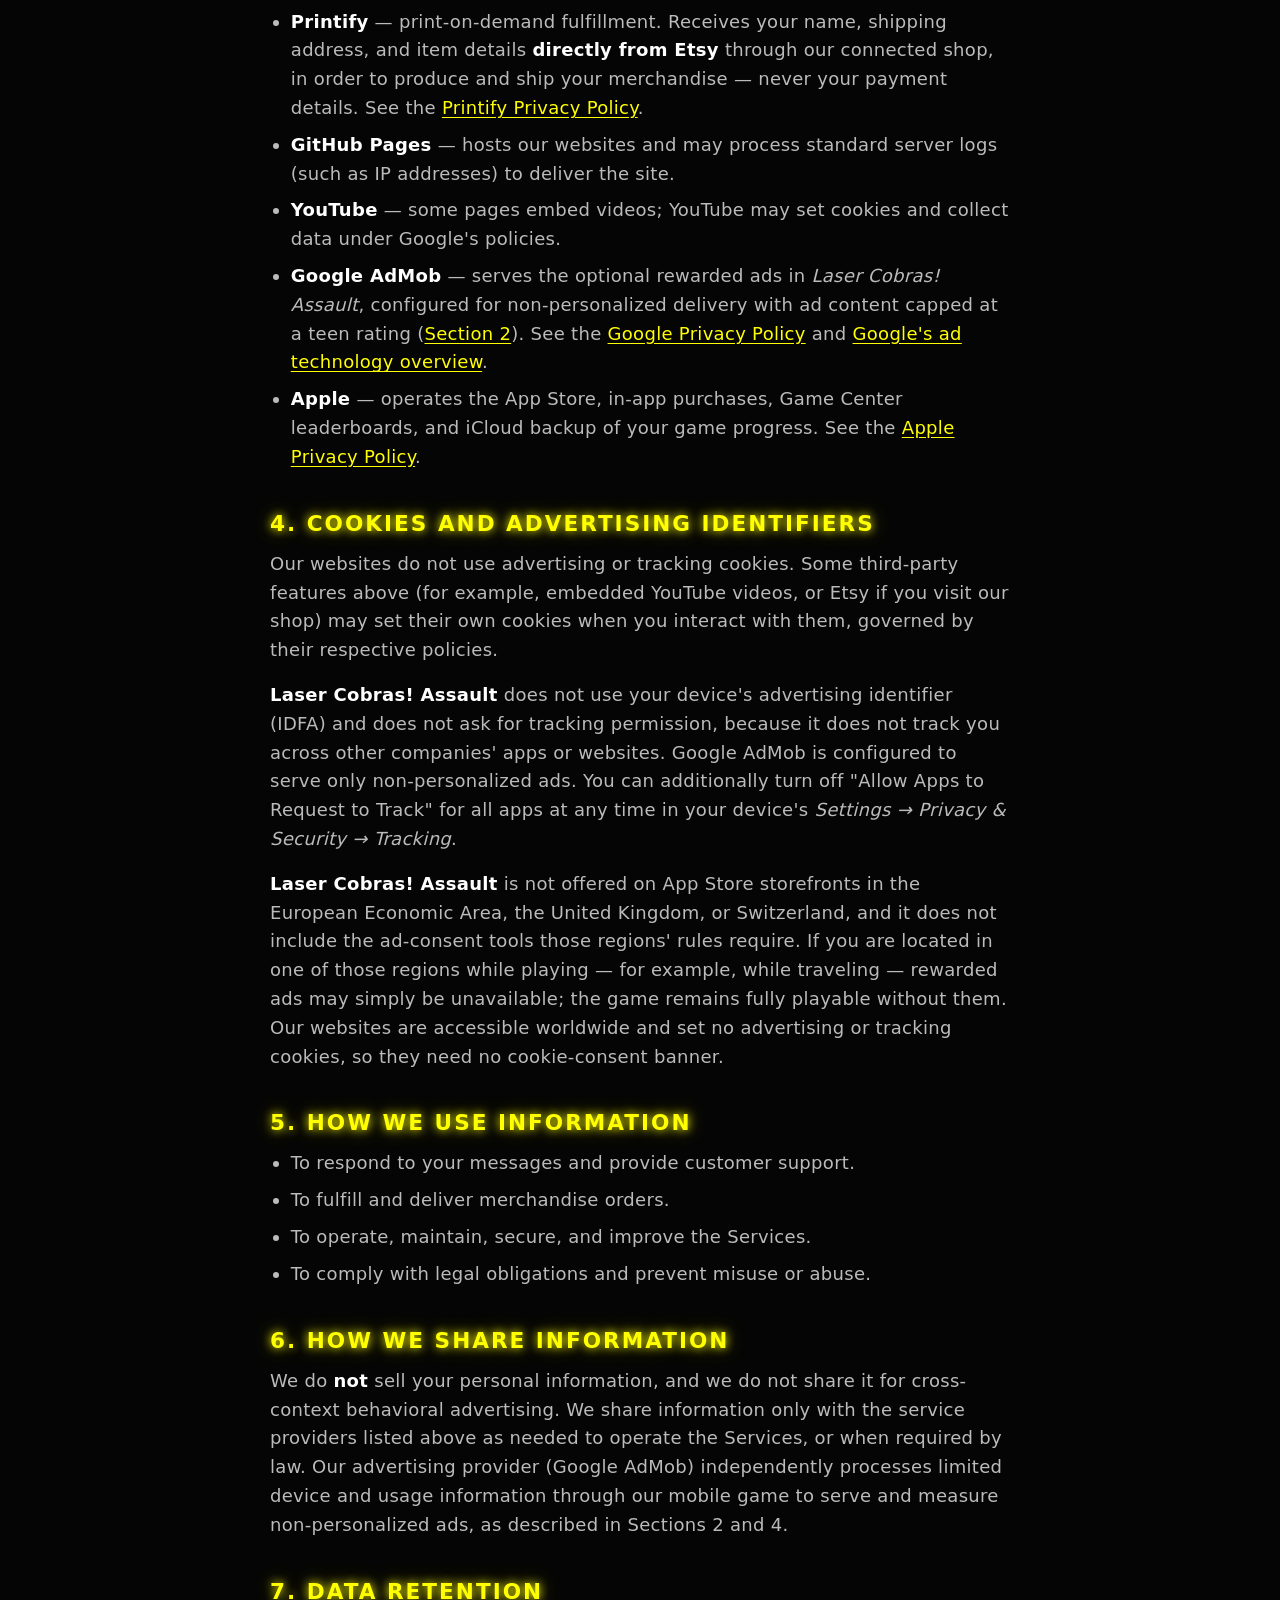
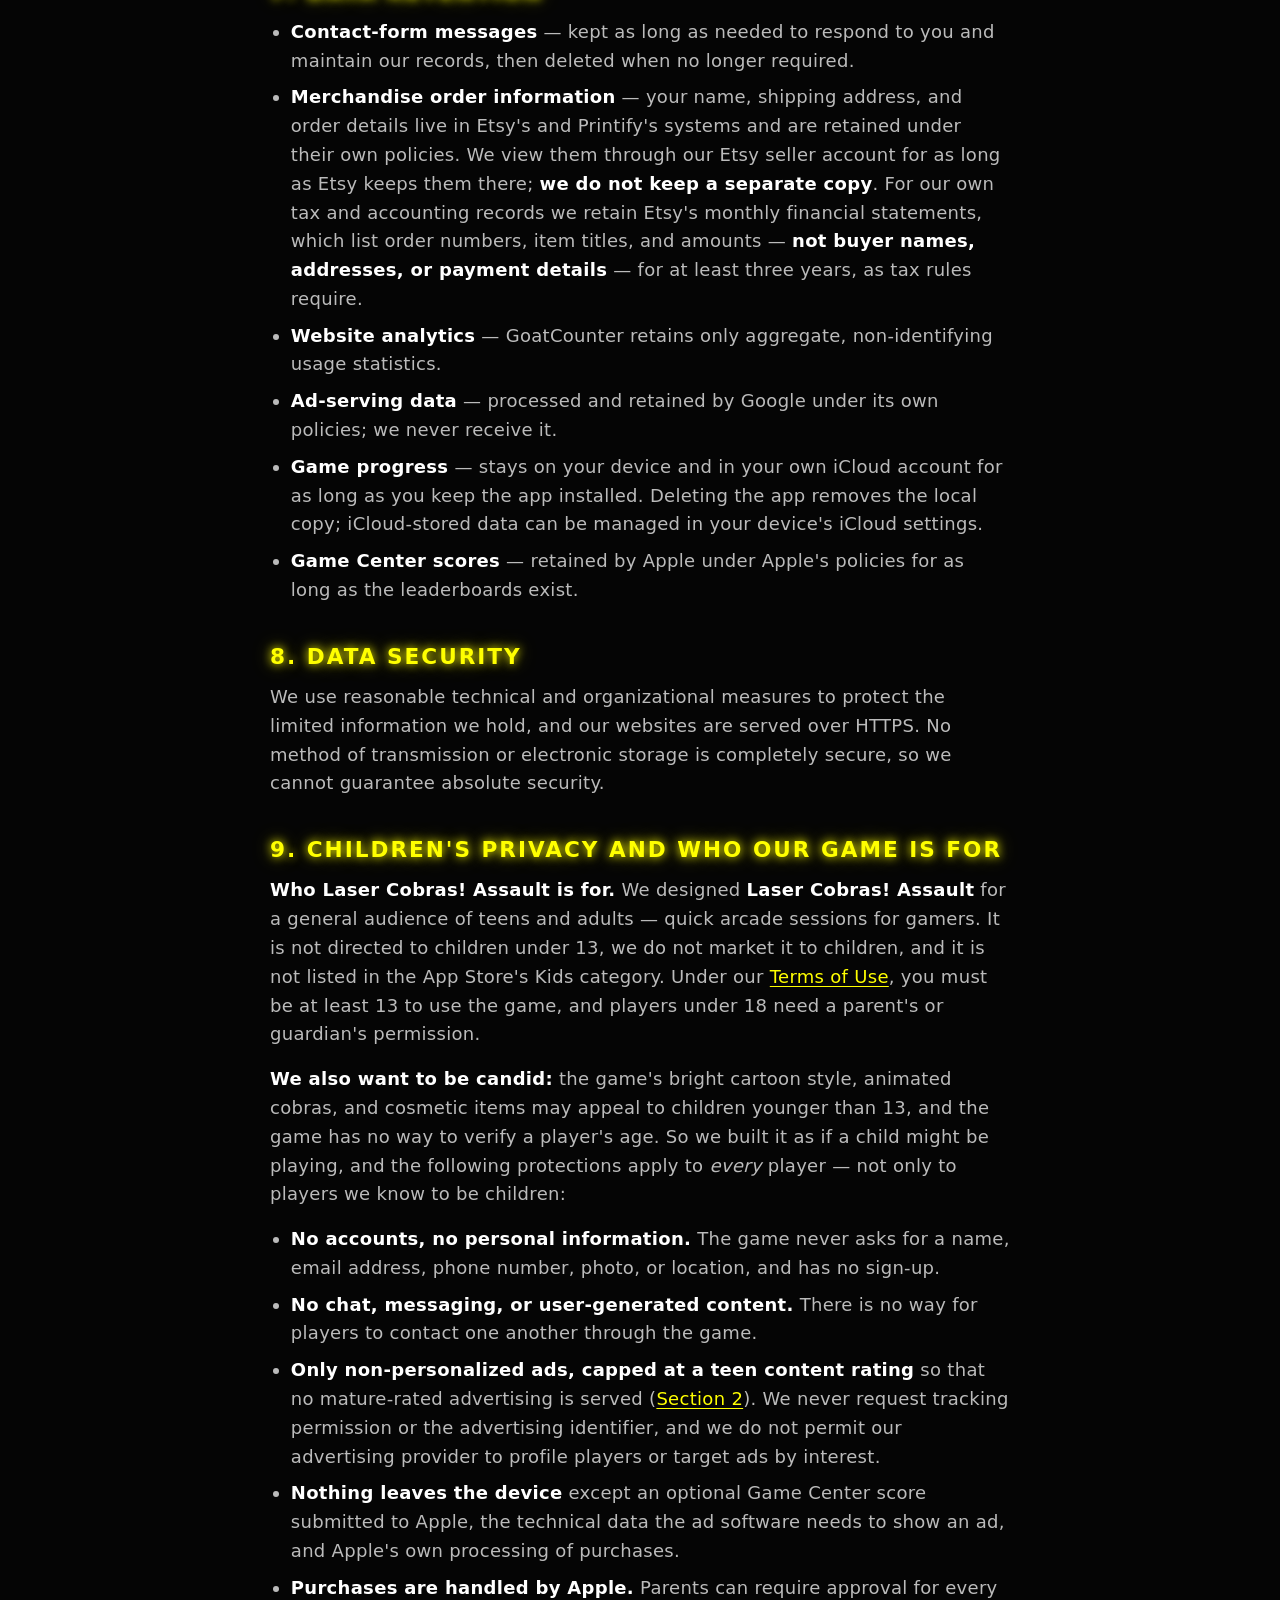
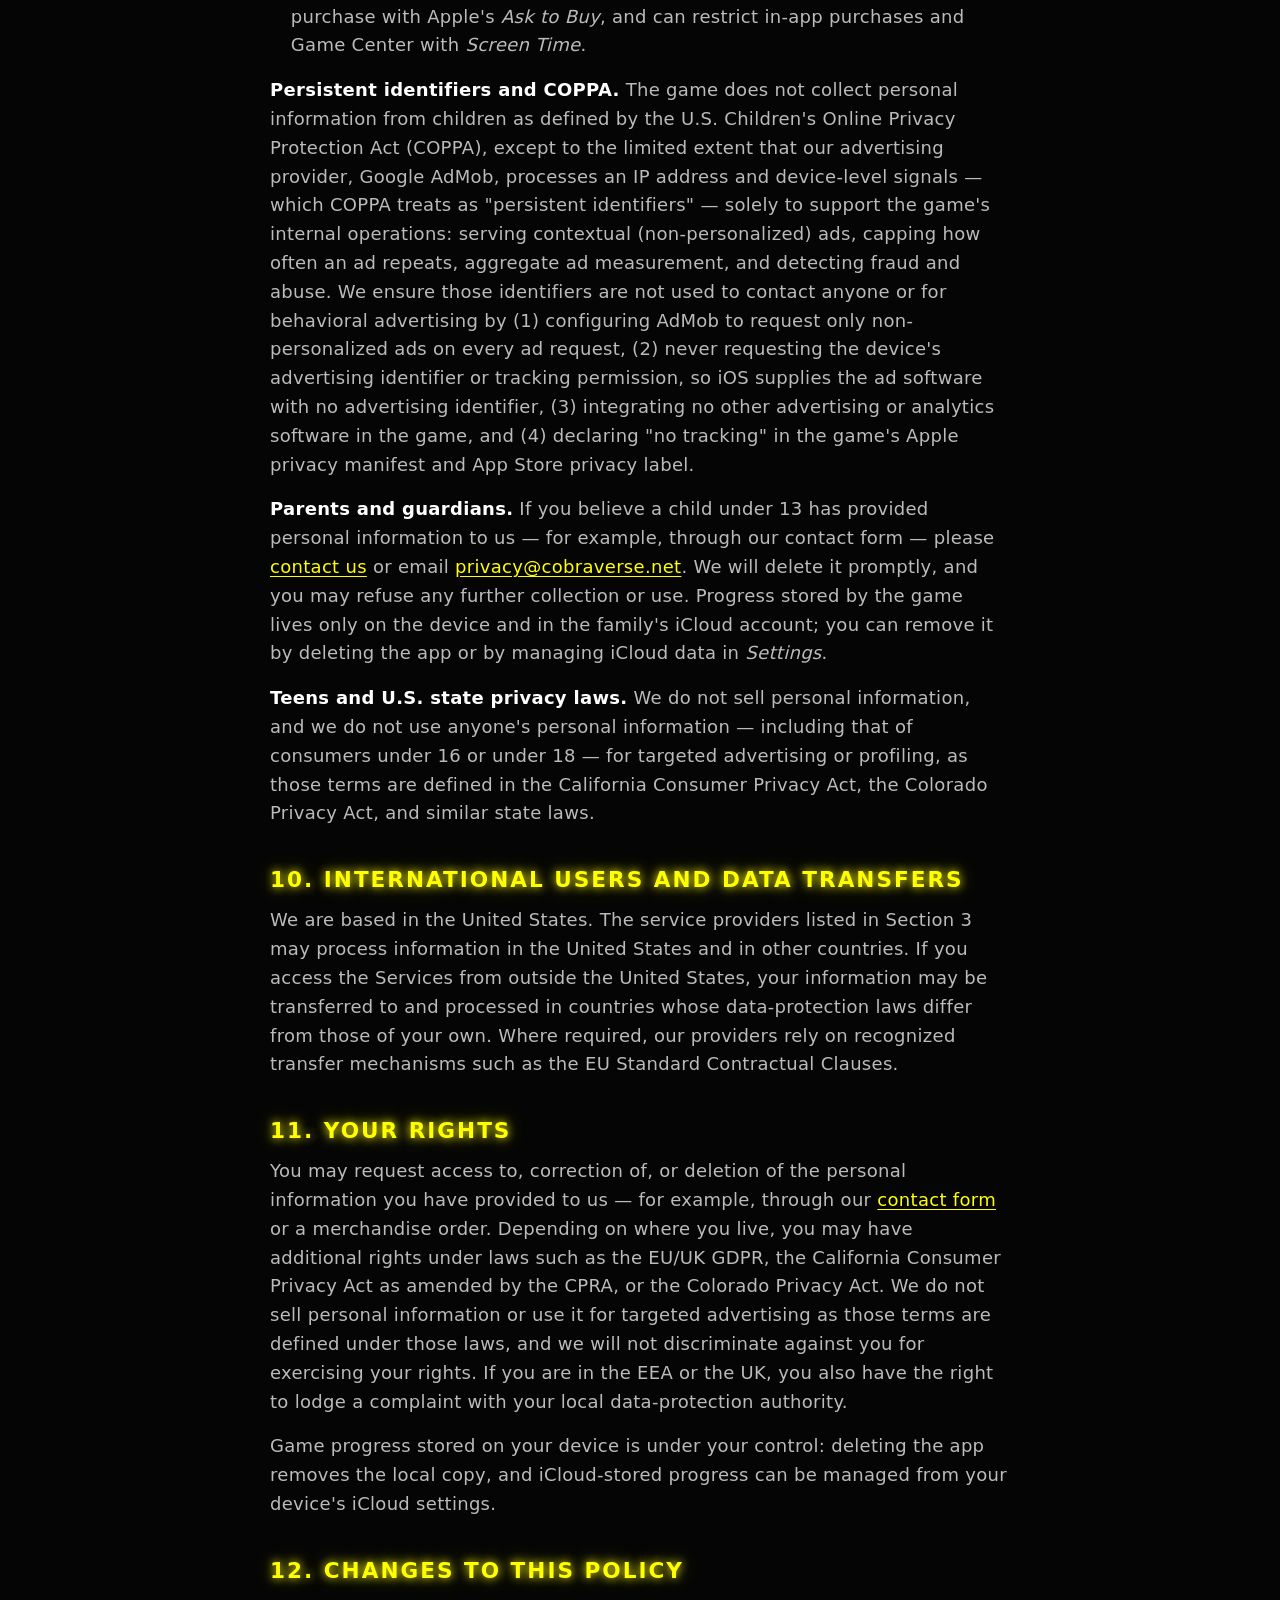
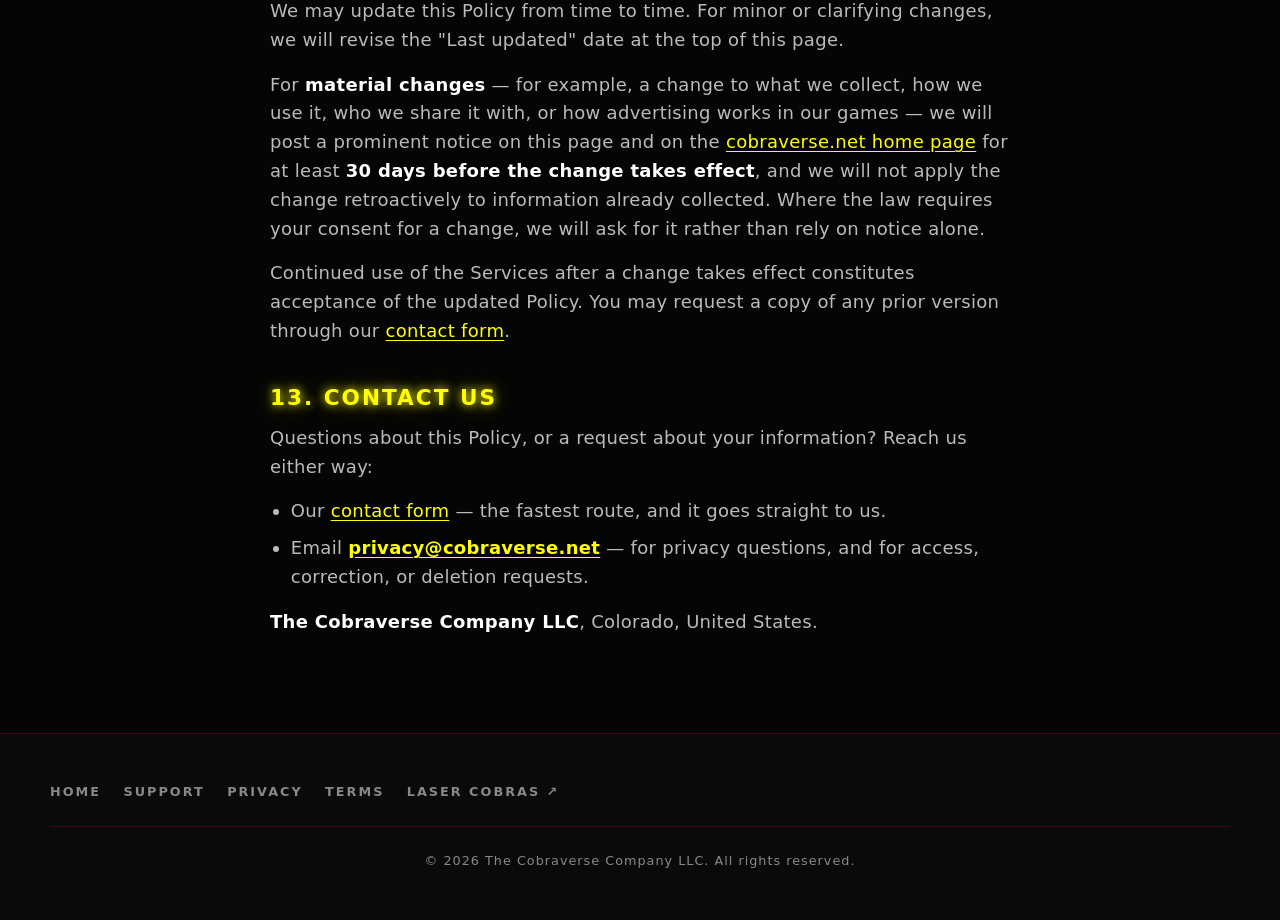
==== commit bb9190e7: "Ad content cap: teen (T) instead of PG, pending attorney review Changed in all five places the tier " ====
--- a/privacy.html
+++ b/privacy.html
@@ -52,12 +52,12 @@
           13 — but we know its cartoon cobras may appeal to younger players, so we
           built it as if a child might be playing. See
           <a href="#children">Section 9</a>.</li>
-        <li><strong>Ads are optional, non-targeted, and capped at a
-          "parental guidance" content rating.</strong> You choose to watch one for
-          an in-game bonus; you are never forced to. Ads are never personalized —
-          no profile of you, no advertising identifier, and no tracking you across
-          other companies' apps or websites — and no teen- or mature-rated ad
-          content. This is true for every player, of every age, everywhere.</li>
+        <li><strong>Ads are optional, non-targeted, and capped at a "teen"
+          content rating.</strong> You choose to watch one for an in-game bonus;
+          you are never forced to. Ads are never personalized — no profile of
+          you, no advertising identifier, and no tracking you across other
+          companies' apps or websites — and never mature-rated ad content. This
+          is true for every player, of every age, everywhere.</li>
         <li><strong>We don't run servers that collect your gameplay.</strong> Your
           progress stays on your device and in your own iCloud account — we can't
           see it.</li>
@@ -191,12 +191,12 @@
         our advertising provider build an interest profile of you, and we do not
         share anything for behavioral advertising.</li>
       <li><strong>Ad content.</strong> We cap the ads Google may show in the game
-        at its "parental guidance" (PG) content rating. That allows cartoon-style
-        game ads but excludes all teen- and mature-rated ad content — such as
-        alcohol, gambling, sexual content, weapons, and scary imagery — so that
-        what appears is suitable for younger players who may be watching. Ads
-        are made by third-party advertisers, not by us; if you ever see one you
-        think is inappropriate, please
+        at its <strong>"teen" (T) content rating</strong>. That blocks all
+        mature-rated ad content — such as alcohol, gambling, sexual content, and
+        weapons — while allowing content Google rates for teen and older
+        audiences, which can include scary imagery, fight sports, general health,
+        and social networks. Ads are made by third-party advertisers, not by us;
+        if you ever see one you think is inappropriate, please
         <a href="index.html#contact">tell us</a> and we will report it to
         Google.</li>
       <li><strong>What Google still processes.</strong> To deliver, measure, and
@@ -242,7 +242,7 @@
         cookies and collect data under Google's policies.</li>
       <li><strong>Google AdMob</strong> — serves the optional rewarded ads in
         <em>Laser Cobras! Assault</em>, configured for non-personalized delivery
-        with ad content capped at a parental-guidance rating (<a href="#advertising">Section 2</a>).
+        with ad content capped at a teen rating (<a href="#advertising">Section 2</a>).
         See the
         <a href="https://policies.google.com/privacy" target="_blank" rel="noopener">Google Privacy Policy</a>
         and
@@ -353,8 +353,9 @@
         no sign-up.</li>
       <li><strong>No chat, messaging, or user-generated content.</strong> There is
         no way for players to contact one another through the game.</li>
-      <li><strong>Only non-personalized ads, capped at a parental-guidance
-        content rating</strong> (<a href="#advertising">Section 2</a>). We never request tracking
+      <li><strong>Only non-personalized ads, capped at a teen content
+        rating</strong> so that no mature-rated advertising is served
+        (<a href="#advertising">Section 2</a>). We never request tracking
         permission or the advertising identifier, and we do not permit our
         advertising provider to profile players or target ads by interest.</li>
       <li><strong>Nothing leaves the device</strong> except an optional Game
